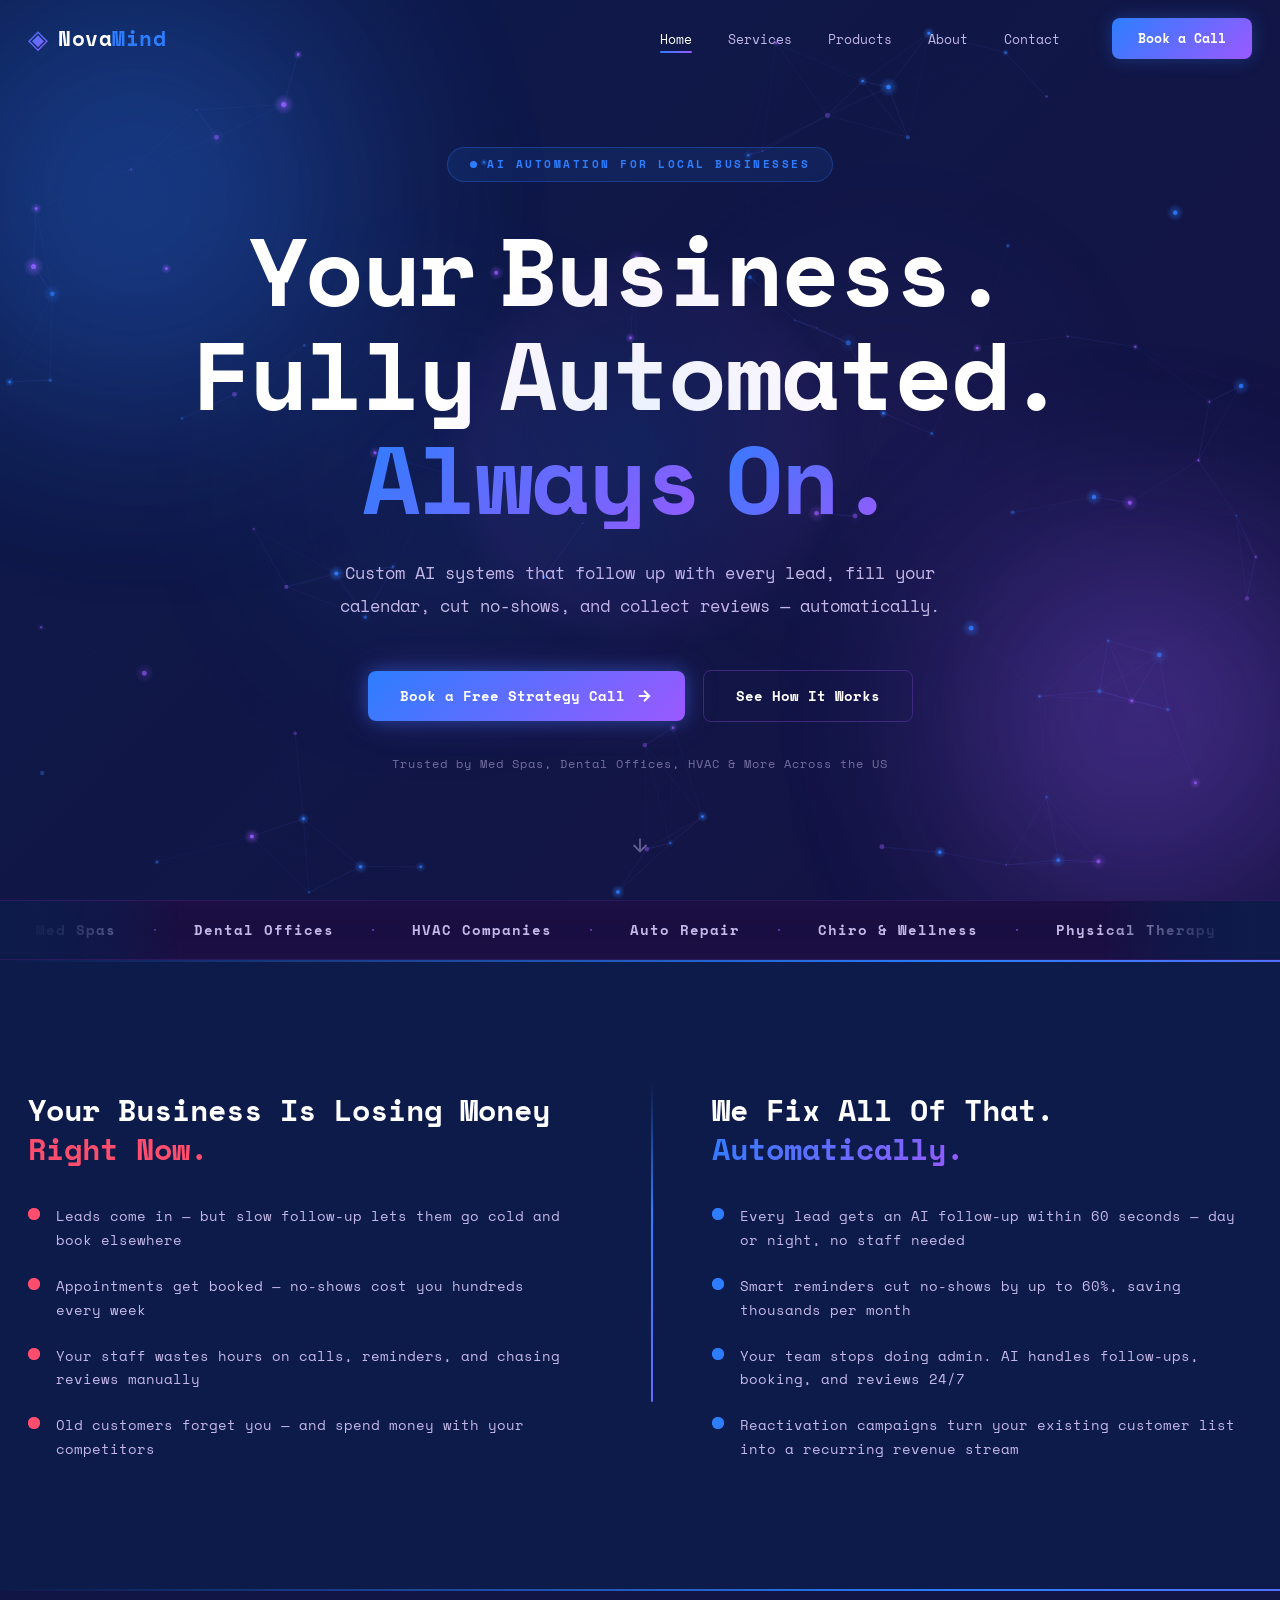
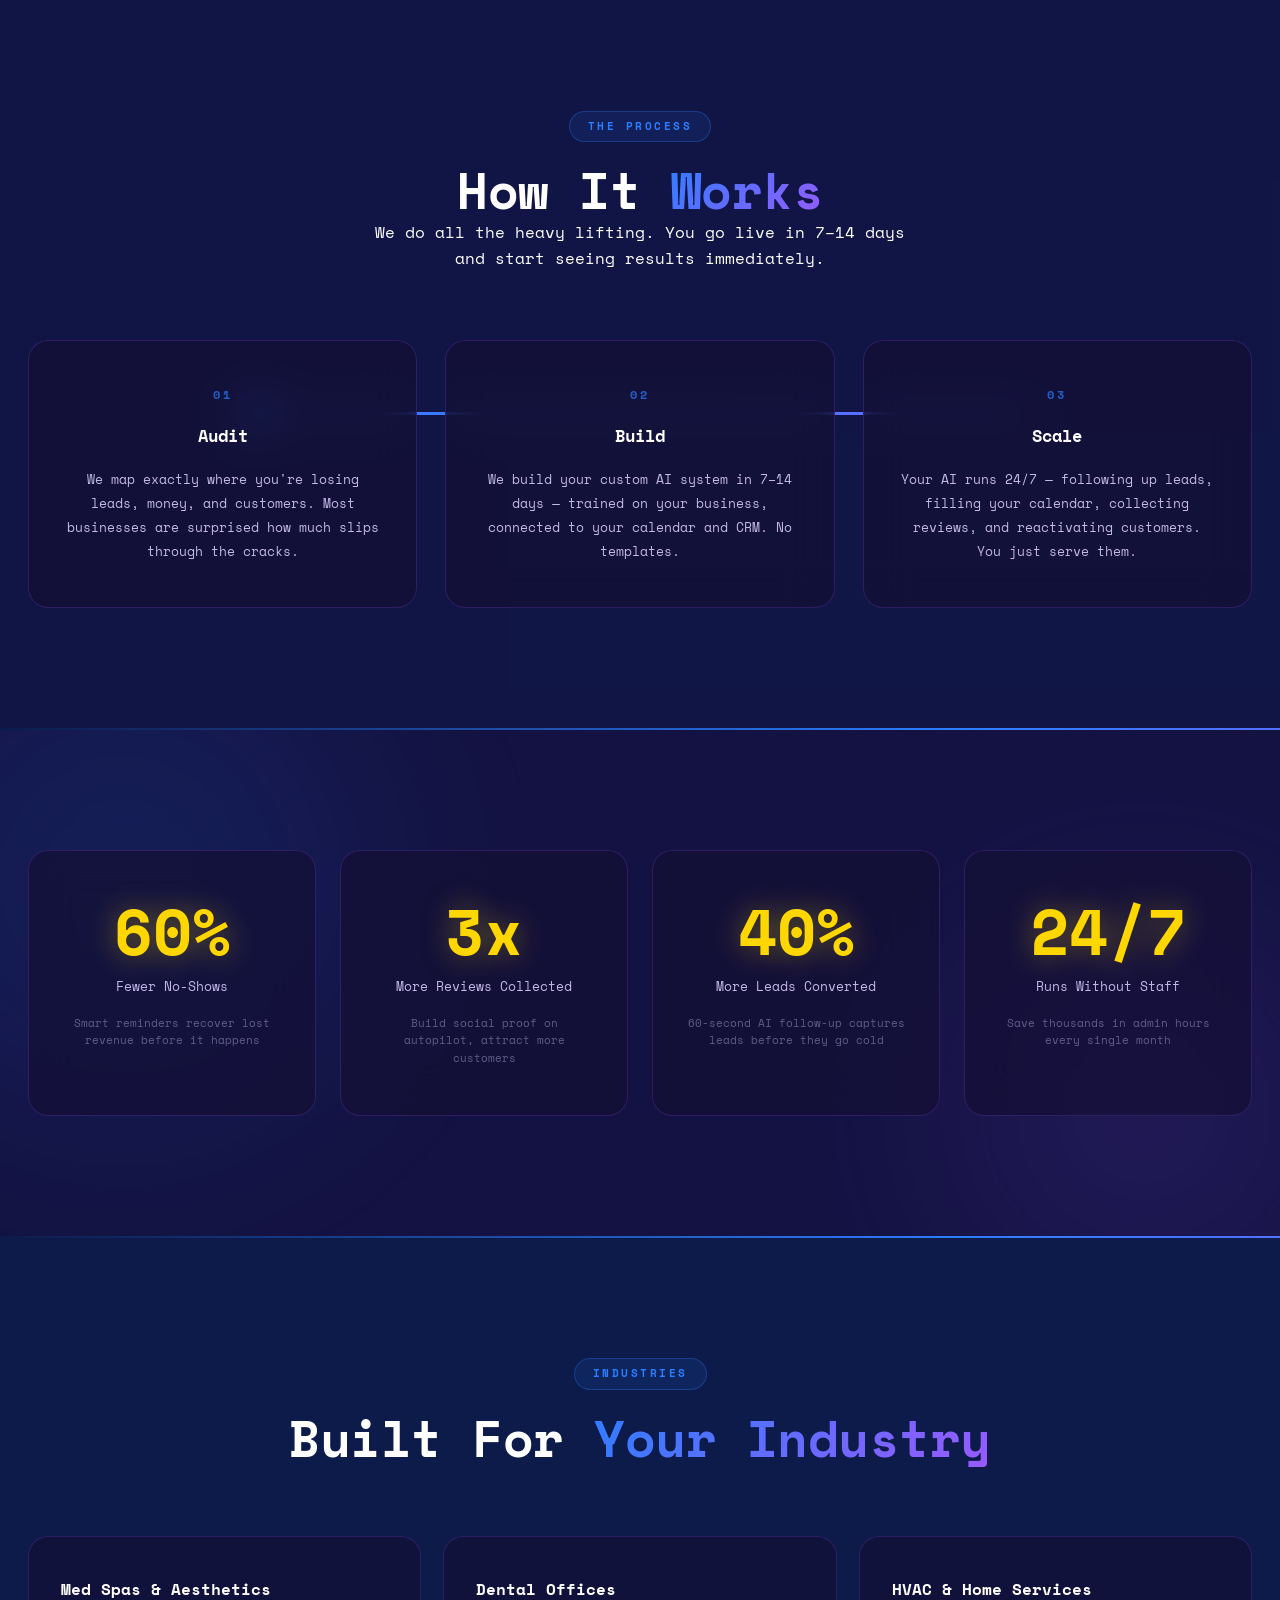
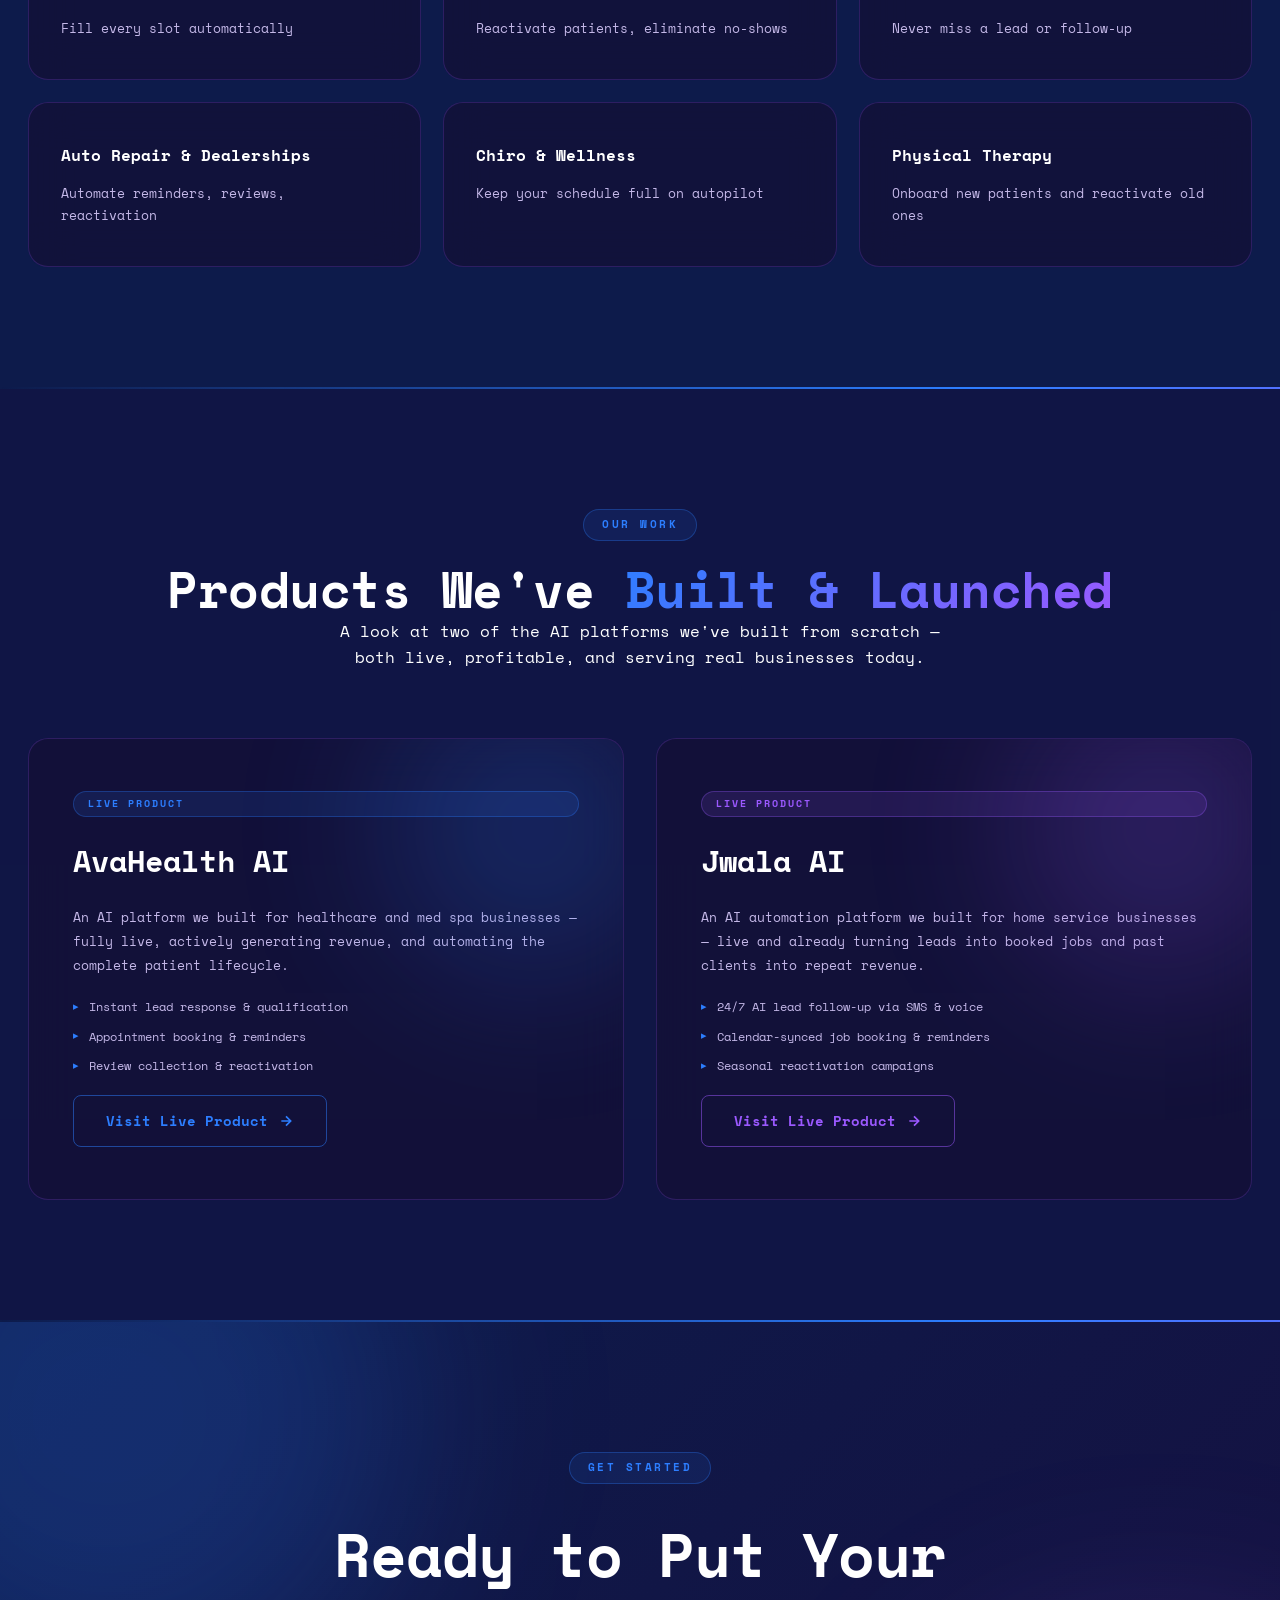
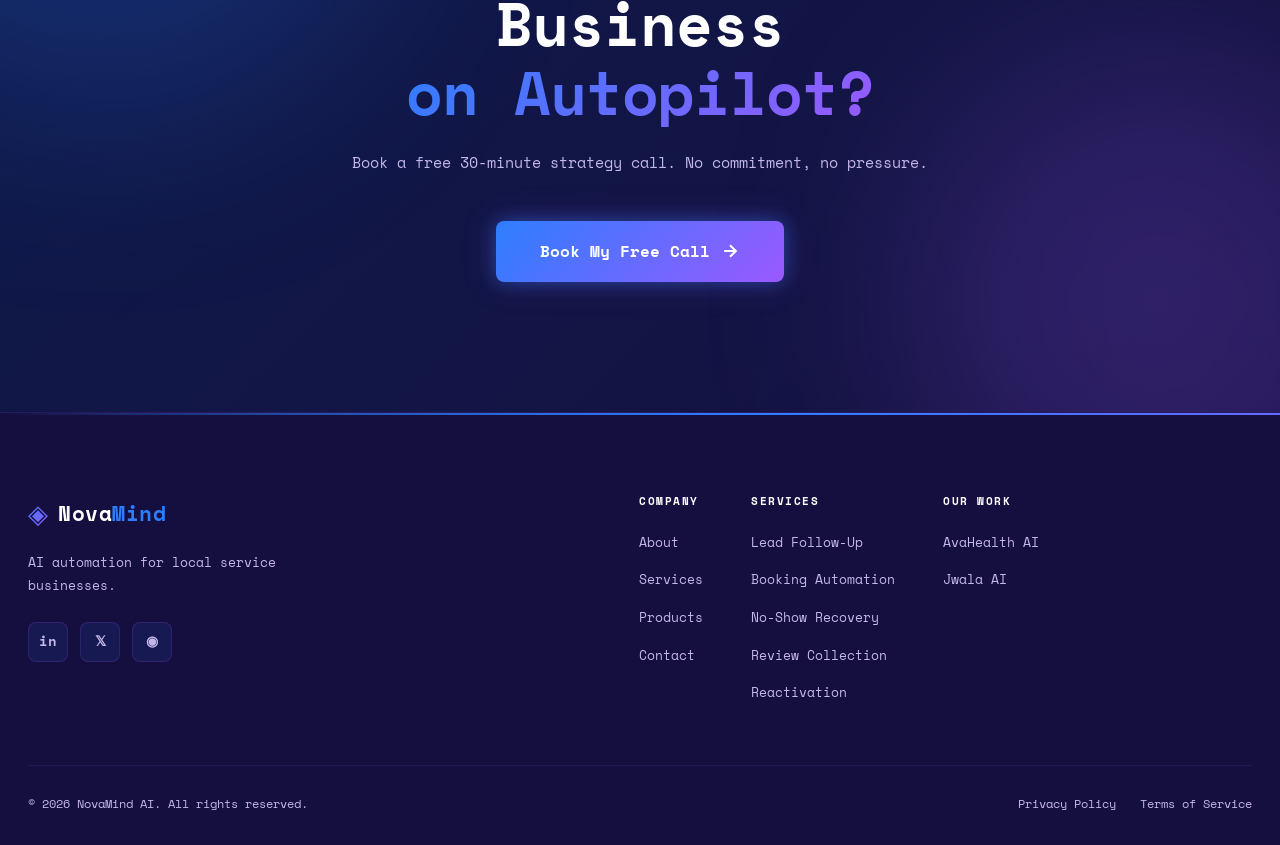
==== index.html @ 2e658fa0 "Initial commit: NovaMind AI agency website" ====
<!DOCTYPE html>
<html lang="en">
<head>
  <meta charset="UTF-8" />
  <meta name="viewport" content="width=device-width, initial-scale=1.0" />
  <title>NovaMind AI — AI Automation for Local Service Businesses</title>
  <meta name="description" content="We build custom AI systems that follow up with every lead, fill your calendar, recover no-shows, and collect reviews — without your staff lifting a finger." />
  <link rel="preconnect" href="https://fonts.googleapis.com" />
  <link rel="preconnect" href="https://fonts.gstatic.com" crossorigin />
  <link href="https://fonts.googleapis.com/css2?family=Space+Mono:ital,wght@0,400;0,700;1,400&display=swap" rel="stylesheet" />
  <link rel="stylesheet" href="styles/global.css" />
  <link rel="stylesheet" href="styles/home2.css" />
</head>
<body>

  <!-- ░░ CURSOR GLOW ░░ -->
  <div class="cursor-glow" id="cursorGlow"></div>

  <!-- ░░ PAGE TRANSITION OVERLAY ░░ -->
  <div class="page-overlay" id="pageOverlay"></div>

  <!-- ═══════════════════════════════════════════
       NAV
  ═══════════════════════════════════════════ -->
  <nav class="navbar" id="navbar">
    <div class="nav-inner">
      <a href="index.html" class="nav-logo">
        <span class="logo-mark">◈</span>
        <span class="logo-word">Nova<em>Mind</em></span>
      </a>

      <ul class="nav-links" id="navLinks">
        <li><a href="index.html"    class="nav-link active">Home</a></li>
        <li><a href="services.html" class="nav-link">Services</a></li>
        <li><a href="products.html" class="nav-link">Products</a></li>
        <li><a href="about.html"    class="nav-link">About</a></li>
        <li><a href="contact.html"  class="nav-link">Contact</a></li>
      </ul>

      <a href="contact.html" class="nav-cta">Book a Call</a>

      <button class="hamburger" id="hamburger" aria-label="Toggle menu">
        <span></span><span></span><span></span>
      </button>
    </div>
  </nav>

  <!-- ═══════════════════════════════════════════
       SECTION 1 — HERO
  ═══════════════════════════════════════════ -->
  <section class="hero" id="hero">

    <!-- Particle canvas -->
    <canvas id="heroCanvas"></canvas>

    <!-- Floating orbs -->
    <div class="orb orb-blue"   aria-hidden="true"></div>
    <div class="orb orb-purple" aria-hidden="true"></div>

    <div class="hero-center">

      <!-- Label -->
      <div class="hero-label" id="heroLabel">
        <span class="label-dot"></span>
        AI AUTOMATION FOR LOCAL BUSINESSES
      </div>

      <!-- Headline -->
      <h1 class="hero-headline" id="heroHeadline" aria-label="Your Business. Fully Automated. Always On.">
        <span class="hw" style="--i:0">Your</span><span class="hw" style="--i:1">Business.</span>
        <br/>
        <span class="hw" style="--i:2">Fully</span><span class="hw" style="--i:3">Automated.</span>
        <br/>
        <span class="hw grad-word" style="--i:4">Always</span><span class="hw grad-word" style="--i:5">On.</span>
      </h1>

      <!-- Sub -->
      <p class="hero-sub" id="heroSub">
        Custom AI systems that follow up with every lead, fill your calendar, cut no-shows, and collect reviews — automatically.
      </p>

      <!-- CTAs -->
      <div class="hero-ctas" id="heroCtas">
        <a href="contact.html" class="btn btn-primary" id="ctaPrimary">
          <span>Book a Free Strategy Call</span>
          <svg width="18" height="18" viewBox="0 0 24 24" fill="none" stroke="currentColor" stroke-width="2.5"><path d="M5 12h14M12 5l7 7-7 7"/></svg>
        </a>
        <a href="services.html" class="btn btn-ghost" id="ctaGhost">
          <span>See How It Works</span>
        </a>
      </div>

      <!-- Trust line -->
      <p class="hero-trust" id="heroTrust">
        Trusted by Med Spas, Dental Offices, HVAC &amp; More Across the US
      </p>

    </div>

    <!-- Scroll arrow -->
    <div class="scroll-arrow" aria-hidden="true">
      <svg width="22" height="22" viewBox="0 0 24 24" fill="none" stroke="currentColor" stroke-width="2"><path d="M12 5v14M5 12l7 7 7-7"/></svg>
    </div>

  </section>

  <!-- ═══════════════════════════════════════════
       SECTION 2 — TICKER
  ═══════════════════════════════════════════ -->
  <div class="ticker-band" aria-label="Industries we serve">
    <div class="ticker-fade ticker-fade-l"></div>
    <div class="ticker-fade ticker-fade-r"></div>
    <div class="ticker-track" id="tickerTrack">
      <!-- items duplicated in JS for seamless loop -->
    </div>
  </div>

  <!-- ═══════════════════════════════════════════
       SECTION 3 — PROBLEM & SOLUTION
  ═══════════════════════════════════════════ -->
  <section class="section ps-section" id="problemSolution">
    <div class="container">
      <div class="ps-grid">

        <!-- LEFT — Problem -->
        <div class="ps-col ps-problem slide-left">
          <h2 class="ps-heading problem-heading">Your Business Is Losing Money <span class="red-text">Right Now.</span></h2>
          <ul class="ps-list">
            <li><span class="ps-dot ps-dot-red"></span>Leads come in — but slow follow-up lets them go cold and book elsewhere</li>
            <li><span class="ps-dot ps-dot-red"></span>Appointments get booked — no-shows cost you hundreds every week</li>
            <li><span class="ps-dot ps-dot-red"></span>Your staff wastes hours on calls, reminders, and chasing reviews manually</li>
            <li><span class="ps-dot ps-dot-red"></span>Old customers forget you — and spend money with your competitors</li>
          </ul>
        </div>

        <!-- DIVIDER -->
        <div class="ps-divider" aria-hidden="true">
          <div class="divider-line"></div>
        </div>

        <!-- RIGHT — Solution -->
        <div class="ps-col ps-solution slide-right">
          <h2 class="ps-heading solution-heading">We Fix All Of That. <span class="gradient-text">Automatically.</span></h2>
          <ul class="ps-list">
            <li><span class="ps-dot ps-dot-blue"></span>Every lead gets an AI follow-up within 60 seconds — day or night, no staff needed</li>
            <li><span class="ps-dot ps-dot-blue"></span>Smart reminders cut no-shows by up to 60%, saving thousands per month</li>
            <li><span class="ps-dot ps-dot-blue"></span>Your team stops doing admin. AI handles follow-ups, booking, and reviews 24/7</li>
            <li><span class="ps-dot ps-dot-blue"></span>Reactivation campaigns turn your existing customer list into a recurring revenue stream</li>
          </ul>
        </div>

      </div>
    </div>
  </section>

  <!-- ═══════════════════════════════════════════
       SECTION 4 — HOW IT WORKS
  ═══════════════════════════════════════════ -->
  <section class="section hiw-section" id="howItWorks">
    <div class="container">

      <div class="section-header reveal-up">
        <span class="sec-tag">The Process</span>
        <h2 class="sec-title">How It <span class="gradient-text">Works</span></h2>
        <p class="sec-sub" style="max-width:560px;margin:0 auto;">We do all the heavy lifting. You go live in 7–14 days and start seeing results immediately.</p>
      </div>

      <!-- Steps + connector -->
      <div class="hiw-wrapper">
        <!-- animated connector line -->
        <div class="hiw-connector" aria-hidden="true">
          <div class="connector-line"></div>
          <div class="connector-dot dot-1"></div>
          <div class="connector-dot dot-2"></div>
          <div class="connector-dot dot-3"></div>
        </div>

        <div class="hiw-cards">
          <div class="hiw-card glass reveal-up" style="--d:0s">
            <div class="hiw-num">01</div>
            <h3>Audit</h3>
            <p>We map exactly where you're losing leads, money, and customers. Most businesses are surprised how much slips through the cracks.</p>
          </div>
          <div class="hiw-card glass reveal-up" style="--d:.15s">
            <div class="hiw-num">02</div>
            <h3>Build</h3>
            <p>We build your custom AI system in 7–14 days — trained on your business, connected to your calendar and CRM. No templates.</p>
          </div>
          <div class="hiw-card glass reveal-up" style="--d:.3s">
            <div class="hiw-num">03</div>
            <h3>Scale</h3>
            <p>Your AI runs 24/7 — following up leads, filling your calendar, collecting reviews, and reactivating customers. You just serve them.</p>
          </div>
        </div>
      </div>

    </div>
  </section>

  <!-- ═══════════════════════════════════════════
       SECTION 5 — STATS
  ═══════════════════════════════════════════ -->
  <section class="section stats-section" id="stats">
    <div class="stats-orb stats-orb-1" aria-hidden="true"></div>
    <div class="stats-orb stats-orb-2" aria-hidden="true"></div>
    <div class="container">
      <div class="stats-grid">

        <div class="stat-card glass reveal-up" style="--d:0s">
          <div class="stat-num gold" data-target="60" data-suffix="%">0</div>
          <div class="stat-label">Fewer No-Shows</div>
          <div class="stat-sub">Smart reminders recover lost revenue before it happens</div>
        </div>
        <div class="stat-card glass reveal-up" style="--d:.12s">
          <div class="stat-num gold" data-target="3" data-suffix="x">0</div>
          <div class="stat-label">More Reviews Collected</div>
          <div class="stat-sub">Build social proof on autopilot, attract more customers</div>
        </div>
        <div class="stat-card glass reveal-up" style="--d:.24s">
          <div class="stat-num gold" data-target="40" data-suffix="%">0</div>
          <div class="stat-label">More Leads Converted</div>
          <div class="stat-sub">60-second AI follow-up captures leads before they go cold</div>
        </div>
        <div class="stat-card glass reveal-up" style="--d:.36s">
          <div class="stat-num gold" data-suffix="">24/7</div>
          <div class="stat-label">Runs Without Staff</div>
          <div class="stat-sub">Save thousands in admin hours every single month</div>
        </div>

      </div>
    </div>
  </section>

  <!-- ═══════════════════════════════════════════
       SECTION 6 — INDUSTRIES
  ═══════════════════════════════════════════ -->
  <section class="section ind-section" id="industries">
    <div class="container">

      <div class="section-header reveal-up">
        <span class="sec-tag">Industries</span>
        <h2 class="sec-title">Built For <span class="gradient-text">Your Industry</span></h2>
      </div>

      <div class="ind-grid">
        <div class="ind-card glass reveal-up" style="--d:0s">
          <h3>Med Spas &amp; Aesthetics</h3>
          <p>Fill every slot automatically</p>
        </div>
        <div class="ind-card glass reveal-up" style="--d:.1s">
          <h3>Dental Offices</h3>
          <p>Reactivate patients, eliminate no-shows</p>
        </div>
        <div class="ind-card glass reveal-up" style="--d:.2s">
          <h3>HVAC &amp; Home Services</h3>
          <p>Never miss a lead or follow-up</p>
        </div>
        <div class="ind-card glass reveal-up" style="--d:.3s">
          <h3>Auto Repair &amp; Dealerships</h3>
          <p>Automate reminders, reviews, reactivation</p>
        </div>
        <div class="ind-card glass reveal-up" style="--d:.4s">
          <h3>Chiro &amp; Wellness</h3>
          <p>Keep your schedule full on autopilot</p>
        </div>
        <div class="ind-card glass reveal-up" style="--d:.5s">
          <h3>Physical Therapy</h3>
          <p>Onboard new patients and reactivate old ones</p>
        </div>
      </div>

    </div>
  </section>

  <!-- ═══════════════════════════════════════════
       SECTION 7 — PRODUCTS TEASER
  ═══════════════════════════════════════════ -->
  <section class="section prod-section" id="products">
    <div class="container">

      <div class="section-header reveal-up">
        <span class="sec-tag">Our Work</span>
        <h2 class="sec-title">Products We've <span class="gradient-text">Built &amp; Launched</span></h2>
        <p class="sec-sub" style="max-width:600px;margin:0 auto;">A look at two of the AI platforms we've built from scratch — both live, profitable, and serving real businesses today.</p>
      </div>

      <div class="prod-grid">

        <div class="prod-card glass reveal-up" style="--d:0s">
          <div class="prod-glow prod-glow-blue" aria-hidden="true"></div>
          <div class="prod-badge">Live Product</div>
          <h3 class="prod-name">AvaHealth AI</h3>
          <p class="prod-desc">An AI platform we built for healthcare and med spa businesses — fully live, actively generating revenue, and automating the complete patient lifecycle.</p>
          <ul class="prod-feats">
            <li>Instant lead response &amp; qualification</li>
            <li>Appointment booking &amp; reminders</li>
            <li>Review collection &amp; reactivation</li>
          </ul>
          <a href="https://avahealthai.com" target="_blank" rel="noopener" class="btn btn-outline prod-btn">
            <span>Visit Live Product</span>
            <svg width="16" height="16" viewBox="0 0 24 24" fill="none" stroke="currentColor" stroke-width="2.5"><path d="M5 12h14M12 5l7 7-7 7"/></svg>
          </a>
        </div>

        <div class="prod-card glass reveal-up" style="--d:.18s">
          <div class="prod-glow prod-glow-purple" aria-hidden="true"></div>
          <div class="prod-badge prod-badge-purple">Live Product</div>
          <h3 class="prod-name">Jwala AI</h3>
          <p class="prod-desc">An AI automation platform we built for home service businesses — live and already turning leads into booked jobs and past clients into repeat revenue.</p>
          <ul class="prod-feats">
            <li>24/7 AI lead follow-up via SMS &amp; voice</li>
            <li>Calendar-synced job booking &amp; reminders</li>
            <li>Seasonal reactivation campaigns</li>
          </ul>
          <a href="https://jwalaai.com" target="_blank" rel="noopener" class="btn btn-outline prod-btn prod-btn-purple">
            <span>Visit Live Product</span>
            <svg width="16" height="16" viewBox="0 0 24 24" fill="none" stroke="currentColor" stroke-width="2.5"><path d="M5 12h14M12 5l7 7-7 7"/></svg>
          </a>
        </div>

      </div>

    </div>
  </section>

  <!-- ═══════════════════════════════════════════
       SECTION 8 — CTA BANNER
  ═══════════════════════════════════════════ -->
  <section class="cta-banner" id="ctaBanner">
    <div class="cta-orb cta-orb-1" aria-hidden="true"></div>
    <div class="cta-orb cta-orb-2" aria-hidden="true"></div>
    <div class="cta-inner reveal-up">
      <span class="sec-tag">Get Started</span>
      <h2 class="cta-headline">Ready to Put Your Business<br/><span class="gradient-text">on Autopilot?</span></h2>
      <p class="cta-sub">Book a free 30-minute strategy call. No commitment, no pressure.</p>
      <a href="contact.html" class="btn btn-primary btn-large">
        <span>Book My Free Call</span>
        <svg width="20" height="20" viewBox="0 0 24 24" fill="none" stroke="currentColor" stroke-width="2.5"><path d="M5 12h14M12 5l7 7-7 7"/></svg>
      </a>
    </div>
  </section>

  <!-- ═══════════════════════════════════════════
       SECTION 9 — FOOTER
  ═══════════════════════════════════════════ -->
  <footer class="site-footer" id="footer">
    <div class="footer-gradient-border" aria-hidden="true"></div>
    <div class="container">
      <div class="footer-grid">

        <!-- Brand -->
        <div class="footer-brand">
          <a href="index.html" class="nav-logo">
            <span class="logo-mark">◈</span>
            <span class="logo-word">Nova<em>Mind</em></span>
          </a>
          <p class="footer-tag">AI automation for local service businesses.</p>
          <div class="footer-socials">
            <a href="#" class="social-btn" aria-label="LinkedIn">in</a>
            <a href="#" class="social-btn" aria-label="X / Twitter">𝕏</a>
            <a href="#" class="social-btn" aria-label="Instagram">◉</a>
          </div>
        </div>

        <!-- Nav -->
        <nav class="footer-nav" aria-label="Footer navigation">
          <div class="footer-col">
            <h4>Company</h4>
            <ul>
              <li><a href="about.html">About</a></li>
              <li><a href="services.html">Services</a></li>
              <li><a href="products.html">Products</a></li>
              <li><a href="contact.html">Contact</a></li>
            </ul>
          </div>
          <div class="footer-col">
            <h4>Services</h4>
            <ul>
              <li><a href="services.html">Lead Follow-Up</a></li>
              <li><a href="services.html">Booking Automation</a></li>
              <li><a href="services.html">No-Show Recovery</a></li>
              <li><a href="services.html">Review Collection</a></li>
              <li><a href="services.html">Reactivation</a></li>
            </ul>
          </div>
          <div class="footer-col">
            <h4>Our Work</h4>
            <ul>
              <li><a href="https://avahealthai.com" target="_blank" rel="noopener">AvaHealth AI</a></li>
              <li><a href="https://jwalaai.com"     target="_blank" rel="noopener">Jwala AI</a></li>
            </ul>
          </div>
        </nav>

      </div>

      <div class="footer-bottom">
        <p>© 2026 NovaMind AI. All rights reserved.</p>
        <div class="footer-legal">
          <a href="#">Privacy Policy</a>
          <a href="#">Terms of Service</a>
        </div>
      </div>
    </div>
  </footer>

  <script src="scripts/global.js"></script>
  <script src="scripts/home2.js"></script>
</body>
</html>
---- styles/global.css ----
/* ============================================================
   NOVAMIND AI — MASTER GLOBAL STYLESHEET v3
   Applied to: ALL pages (index, services, products, about, contact)
   Design language: Cosmic · Futuristic · 2035
   ============================================================ */

@import url('https://fonts.googleapis.com/css2?family=Space+Mono:ital,wght@0,400;0,700;1,400&display=swap');

/* ── DESIGN TOKENS ──────────────────────────────────────────── */
:root {
  /* Backgrounds — NO heavy black */
  --navy:       #0D1B4B;
  --violet:     #1A0B3B;
  --card:       rgba(20,16,53,.72);
  --card-deep:  rgba(12,9,32,.80);

  /* Accent palette */
  --blue:       #2D7EFF;
  --purple:     #9B59FF;
  --gold:       #FFD700;
  --white:      #FFFFFF;
  --sub:        #C4B8E8;
  --border:     rgba(74,45,138,.5);

  /* Typography — Moon Space = Space Mono */
  --mono: 'Space Mono', 'Courier New', monospace;

  /* Easing */
  --ease: cubic-bezier(.4,0,.2,1);

  /* Radius */
  --r-sm: 10px;
  --r-md: 16px;
  --r-lg: 22px;

  /* Aliases for pages.css compatibility */
  --font-mono:      var(--mono);
  --bg-primary:     var(--navy);
  --bg-secondary:   var(--violet);
  --bg-card:        var(--card);
  --accent-blue:    var(--blue);
  --accent-purple:  var(--purple);
  --text-white:     var(--white);
  --text-sub:       var(--sub);
  --border-glow:    var(--border);
  --radius:         var(--r-md);
  --radius-sm:      var(--r-sm);
  --radius-md:      var(--r-md);
  --radius-lg:      var(--r-lg);
  --transition:     .3s cubic-bezier(.4,0,.2,1);
}

/* ── RESET ──────────────────────────────────────────────────── */
*, *::before, *::after { box-sizing: border-box; margin: 0; padding: 0; }
html { scroll-behavior: smooth; overflow-x: hidden; }

body {
  font-family: var(--mono);
  background: var(--navy);
  color: var(--white);
  overflow-x: hidden;
  line-height: 1.6;
}

/* ── PAGE BACKGROUND — animated navy-violet gradient ─────────── */
body::before {
  content: '';
  position: fixed; inset: 0;
  background: linear-gradient(135deg,
    #0D1B4B 0%,
    #1A0B3B 40%,
    #0D1B4B 70%,
    #120826 100%);
  background-size: 400% 400%;
  animation: bgShift 20s ease infinite;
  z-index: -3; pointer-events: none;
}
@keyframes bgShift {
  0%,100% { background-position: 0% 50%; }
  50%      { background-position: 100% 50%; }
}

/* ── SCROLLBAR ──────────────────────────────────────────────── */
::-webkit-scrollbar             { width: 5px; }
::-webkit-scrollbar-track       { background: var(--navy); }
::-webkit-scrollbar-thumb       { background: linear-gradient(var(--blue), var(--purple)); border-radius: 3px; }
::selection                     { background: rgba(155,89,255,.3); color: #fff; }

/* ════════════════════════════════════════════════════════════
   PRELOADER
   ════════════════════════════════════════════════════════════ */
#preloader {
  position: fixed; inset: 0;
  background: linear-gradient(135deg, var(--violet), var(--navy));
  z-index: 20000;
  display: flex; flex-direction: column;
  align-items: center; justify-content: center; gap: 32px;
  transition: opacity .6s var(--ease), visibility .6s;
}
#preloader.hidden { opacity: 0; visibility: hidden; pointer-events: none; }

.preloader-logo {
  font-family: var(--mono); font-size: 28px; font-weight: 700;
  color: #fff; letter-spacing: 1px;
  opacity: 0;
  animation: preloaderFadeIn .5s var(--ease) .15s forwards;
}
.preloader-logo span {
  background: linear-gradient(135deg, var(--blue), var(--purple));
  -webkit-background-clip: text; -webkit-text-fill-color: transparent; background-clip: text;
}

.preloader-bar-wrap {
  width: 200px; height: 2px;
  background: rgba(74,45,138,.4); border-radius: 2px; overflow: hidden;
  opacity: 0;
  animation: preloaderFadeIn .4s var(--ease) .3s forwards;
}
.preloader-bar {
  height: 100%; border-radius: 2px;
  background: linear-gradient(90deg, var(--blue), var(--purple), var(--blue));
  background-size: 200% 100%;
  width: 0;
  animation: preloaderLoad 1s var(--ease) .4s forwards, barShift 1.2s linear .4s infinite;
}
@keyframes preloaderFadeIn { to { opacity: 1; } }
@keyframes preloaderLoad   { to { width: 100%; } }
@keyframes barShift { 0%{background-position:0% 0} 100%{background-position:200% 0} }

.preloader-ring {
  width: 60px; height: 60px; border-radius: 50%;
  border: 2px solid rgba(74,45,138,.3);
  border-top-color: var(--blue);
  border-right-color: var(--purple);
  animation: spinRing .9s linear infinite;
  opacity: 0;
  animation: spinRing .9s linear .2s infinite, preloaderFadeIn .4s var(--ease) .2s forwards;
}
@keyframes spinRing { to { transform: rotate(360deg); } }

/* ════════════════════════════════════════════════════════════
   CURSOR GLOW
   ════════════════════════════════════════════════════════════ */
.cursor-glow {
  position: fixed;
  width: 420px; height: 420px; border-radius: 50%;
  background: radial-gradient(circle,
    rgba(45,126,255,.11) 0%,
    rgba(155,89,255,.06) 55%,
    transparent 70%);
  pointer-events: none;
  transform: translate(-50%,-50%);
  z-index: 9999;
  will-change: left, top;
  transition: width .2s var(--ease), height .2s var(--ease);
}

/* ════════════════════════════════════════════════════════════
   BACKGROUND FLOATING ORBS
   (placed on every page via .bg-orbs + .orb-N markup)
   ════════════════════════════════════════════════════════════ */
.bg-orbs {
  position: fixed; inset: 0;
  pointer-events: none; z-index: -1; overflow: hidden;
}
.bg-orb {
  position: absolute; border-radius: 50%;
  filter: blur(90px);
  animation: orbDrift linear infinite;
}
.bg-orb-1 {
  width: 580px; height: 580px;
  background: radial-gradient(circle, rgba(45,126,255,.22), transparent);
  top: -12%; left: -12%; opacity: .95;
  animation-duration: 28s;
}
.bg-orb-2 {
  width: 480px; height: 480px;
  background: radial-gradient(circle, rgba(155,89,255,.26), transparent);
  bottom: -8%; right: -8%; opacity: .95;
  animation-duration: 34s; animation-delay: -13s;
}
.bg-orb-3 {
  width: 360px; height: 360px;
  background: radial-gradient(circle, rgba(45,126,255,.18), transparent);
  bottom: 25%; left: 20%; opacity: .7;
  animation-duration: 22s; animation-delay: -7s;
}
.bg-orb-4 {
  width: 320px; height: 320px;
  background: radial-gradient(circle, rgba(155,89,255,.18), transparent);
  top: 30%; right: 18%; opacity: .6;
  animation-duration: 40s; animation-delay: -20s;
}

/* Legacy selectors from home2.css and about.css */
.orb {
  position: absolute; border-radius: 50%;
  filter: blur(90px); animation: orbDrift linear infinite;
}

@keyframes orbDrift {
  0%   { transform: translate(0,0) scale(1); }
  25%  { transform: translate(45px,-35px) scale(1.05); }
  50%  { transform: translate(-25px,55px) scale(.95); }
  75%  { transform: translate(-55px,-20px) scale(1.02); }
  100% { transform: translate(0,0) scale(1); }
}

/* ════════════════════════════════════════════════════════════
   PAGE TRANSITION OVERLAY
   ════════════════════════════════════════════════════════════ */
.page-transition, .page-overlay {
  position: fixed; inset: 0;
  background: linear-gradient(135deg, var(--violet), var(--navy));
  z-index: 10000;
  transform: translateY(-100%);
  transition: transform .5s cubic-bezier(.76,0,.24,1);
  pointer-events: none;
}
.page-transition.active, .page-overlay.active { transform: translateY(0); }

/* ════════════════════════════════════════════════════════════
   NAVBAR — Frosted glass dark navy-violet
   ════════════════════════════════════════════════════════════ */
.navbar {
  position: fixed; top: 0; left: 0; right: 0;
  z-index: 1000; padding: 18px 0;
  transition: all .3s var(--ease);
}
.navbar.scrolled {
  background: rgba(13,27,75,.88);
  backdrop-filter: blur(24px); -webkit-backdrop-filter: blur(24px);
  border-bottom: 1px solid rgba(74,45,138,.4);
  padding: 12px 0;
}

/* Support both .nav-container and .nav-inner layout wrappers */
.nav-container, .nav-inner {
  max-width: 1280px; margin: 0 auto; padding: 0 28px;
  display: flex; align-items: center; gap: 36px;
}

/* Logo */
.nav-logo {
  text-decoration: none; display: flex; align-items: center;
  gap: 10px; margin-right: auto;
}
.logo-icon, .logo-mark {
  font-size: 26px;
  background: linear-gradient(135deg, var(--blue), var(--purple));
  -webkit-background-clip: text; -webkit-text-fill-color: transparent; background-clip: text;
  animation: logoPulse 3s ease-in-out infinite;
}
@keyframes logoPulse {
  0%,100% { filter: drop-shadow(0 0 8px rgba(45,126,255,.7)); }
  50%      { filter: drop-shadow(0 0 18px rgba(155,89,255,.9)); }
}
.logo-text, .logo-word {
  font-family: var(--mono); font-size: 21px; font-weight: 700;
  color: var(--white); letter-spacing: .5px;
}
.logo-accent, .logo-word em { color: var(--blue); font-style: normal; }

/* Nav links */
.nav-links {
  display: flex; list-style: none; gap: 4px;
}
.nav-link {
  font-family: var(--mono); font-size: 13px; color: var(--sub);
  text-decoration: none; padding: 8px 16px; border-radius: 8px;
  position: relative; transition: color .25s;
}
.nav-link::after {
  content: ''; position: absolute; bottom: 4px; left: 50%; right: 50%;
  height: 2px; border-radius: 2px;
  background: linear-gradient(90deg, var(--blue), var(--purple));
  transition: left .3s var(--ease), right .3s var(--ease);
}
.nav-link:hover, .nav-link.active { color: #fff; }
.nav-link:hover::after, .nav-link.active::after { left: 16px; right: 16px; }

/* "Book a Call" CTA — glowing with shimmer */
.nav-cta {
  font-family: var(--mono); font-size: 13px; font-weight: 700;
  text-decoration: none; padding: 10px 26px; border-radius: 8px;
  background: linear-gradient(135deg, var(--blue), var(--purple));
  color: #fff; white-space: nowrap;
  position: relative; overflow: hidden;
  transition: all .3s var(--ease);
  box-shadow: 0 0 18px rgba(45,126,255,.3);
}
.nav-cta::after {
  content: ''; position: absolute; inset: 0;
  background: linear-gradient(90deg, transparent, rgba(255,255,255,.22), transparent);
  transform: translateX(-100%); transition: transform .5s;
}
.nav-cta:hover::after { transform: translateX(100%); }
.nav-cta:hover {
  box-shadow: 0 0 36px rgba(45,126,255,.6), 0 0 70px rgba(155,89,255,.3);
  transform: translateY(-1px);
}

/* Hamburger */
.nav-hamburger, .hamburger {
  display: none; flex-direction: column; gap: 5px;
  background: none; border: none; cursor: pointer; padding: 4px;
}
.nav-hamburger span, .hamburger span {
  display: block; width: 24px; height: 2px;
  background: #fff; border-radius: 2px; transition: all .3s;
}

/* ════════════════════════════════════════════════════════════
   ANIMATED SECTION DIVIDERS
   Usage: add <div class="section-divider"></div> between sections
   ════════════════════════════════════════════════════════════ */
.section-divider {
  width: 100%; height: 2px; position: relative; overflow: hidden;
  margin: 0;
}
.section-divider::before {
  content: '';
  position: absolute; inset: 0;
  background: linear-gradient(90deg,
    transparent 0%,
    var(--blue) 25%,
    var(--purple) 50%,
    var(--blue) 75%,
    transparent 100%);
  background-size: 300% 100%;
  animation: dividerFlow 5s linear infinite;
}
@keyframes dividerFlow {
  0%   { background-position: 200% 0; }
  100% { background-position: -200% 0; }
}
.section-divider::after {
  content: '';
  position: absolute; inset: 0;
  background: inherit;
  filter: blur(8px); opacity: .6;
}

/* ════════════════════════════════════════════════════════════
   BUTTONS — glowing blue-purple with shimmer sweep
   ════════════════════════════════════════════════════════════ */
.btn {
  display: inline-flex; align-items: center; gap: 10px;
  font-family: var(--mono); font-size: 14px; font-weight: 700;
  text-decoration: none; padding: 14px 32px;
  border-radius: 8px; border: none; cursor: pointer;
  position: relative; overflow: hidden;
  transition: all .3s var(--ease);
}
/* Universal shimmer sweep */
.btn::after {
  content: ''; position: absolute; inset: 0;
  background: linear-gradient(90deg, transparent, rgba(255,255,255,.2), transparent);
  transform: translateX(-100%); transition: transform .5s;
}
.btn:hover::after { transform: translateX(100%); }

.btn-primary {
  background: linear-gradient(135deg, var(--blue), var(--purple));
  color: #fff;
}
.btn-primary:hover {
  box-shadow: 0 0 36px rgba(45,126,255,.6), 0 0 70px rgba(155,89,255,.3);
  transform: translateY(-2px);
}

.btn-ghost {
  background: transparent; color: #fff;
  border: 1.5px solid rgba(74,45,138,.8);
  animation: ghostBorder 4s linear infinite;
}
@keyframes ghostBorder {
  0%   { border-color: rgba(45,126,255,.6); }
  50%  { border-color: rgba(155,89,255,.8); }
  100% { border-color: rgba(45,126,255,.6); }
}
.btn-ghost:hover {
  background: rgba(45,126,255,.1); border-color: var(--blue);
  transform: translateY(-2px);
}

.btn-outline {
  background: transparent; color: var(--blue);
  border: 1.5px solid rgba(45,126,255,.5);
}
.btn-outline:hover {
  background: rgba(45,126,255,.1); border-color: var(--blue);
  box-shadow: 0 0 24px rgba(45,126,255,.35); transform: translateY(-2px);
}

.btn-glow {
  background: linear-gradient(135deg, var(--blue), var(--purple));
  color: #fff;
  box-shadow: 0 0 18px rgba(45,126,255,.4), 0 0 36px rgba(155,89,255,.2);
}
.btn-glow:hover {
  box-shadow: 0 0 36px rgba(45,126,255,.65), 0 0 72px rgba(155,89,255,.35);
  transform: translateY(-2px);
}

.btn-large { font-size: 16px; padding: 18px 44px; }

/* ════════════════════════════════════════════════════════════
   GLASSMORPHISM CARDS
   ════════════════════════════════════════════════════════════ */
.glass-card, .glass {
  background: var(--card);
  backdrop-filter: blur(22px); -webkit-backdrop-filter: blur(22px);
  border: 1px solid var(--border);
  border-radius: var(--r-md);
  position: relative; overflow: hidden;
  transition: transform .35s var(--ease), box-shadow .35s var(--ease), border-color .35s;
}
/* Animated gradient border cycling blue → purple */
.glass-card::before, .glass::before {
  content: '';
  position: absolute; inset: -1px; border-radius: inherit; padding: 1px;
  background: linear-gradient(135deg, var(--blue), var(--purple), var(--blue));
  background-size: 200% 200%;
  animation: borderCycle 4s linear infinite;
  -webkit-mask: linear-gradient(#fff 0 0) content-box, linear-gradient(#fff 0 0);
  -webkit-mask-composite: xor; mask-composite: exclude;
  opacity: 0; transition: opacity .3s;
}
.glass-card:hover::before, .glass:hover::before { opacity: 1; }
@keyframes borderCycle {
  0%   { background-position: 0% 50%; }
  50%  { background-position: 100% 50%; }
  100% { background-position: 0% 50%; }
}
.glass-card:hover, .glass:hover {
  transform: translateY(-8px);
  box-shadow: 0 24px 64px rgba(45,126,255,.18), 0 0 44px rgba(155,89,255,.1);
  border-color: rgba(74,45,138,.85);
}

/* ════════════════════════════════════════════════════════════
   LAYOUT UTILITIES
   ════════════════════════════════════════════════════════════ */
.container { max-width: 1280px; margin: 0 auto; padding: 0 28px; }
.section   { padding: 120px 0; position: relative; }

/* Section header */
.section-header { text-align: center; margin-bottom: 68px; }

.section-tag, .sec-tag, .page-hero-tag {
  display: inline-block;
  font-family: var(--mono); font-size: 11px; font-weight: 700;
  letter-spacing: 2.5px; text-transform: uppercase;
  color: var(--blue); background: rgba(45,126,255,.1);
  border: 1px solid rgba(45,126,255,.3);
  padding: 6px 18px; border-radius: 100px; margin-bottom: 18px;
}

.section-title, .sec-title {
  font-family: var(--mono); font-size: clamp(30px,4vw,50px);
  font-weight: 700; line-height: 1.2; color: #fff; letter-spacing: -.5px;
}

.gradient-text {
  background: linear-gradient(135deg, var(--blue), var(--purple));
  -webkit-background-clip: text; -webkit-text-fill-color: transparent; background-clip: text;
}

.section-subtitle {
  font-family: var(--mono); font-size: 15px; color: var(--sub);
  max-width: 600px; margin: 0 auto; line-height: 1.85;
}

/* ════════════════════════════════════════════════════════════
   SCROLL ANIMATIONS — triggered by IntersectionObserver in JS
   ════════════════════════════════════════════════════════════ */
.reveal-up {
  opacity: 0; transform: translateY(44px);
  transition: opacity .7s var(--ease), transform .7s var(--ease);
  transition-delay: var(--d, 0s);
}
.reveal-up.visible { opacity: 1; transform: translateY(0); }

.slide-left  { opacity: 0; transform: translateX(-48px); transition: opacity .8s var(--ease), transform .8s var(--ease); }
.slide-right { opacity: 0; transform: translateX(48px);  transition: opacity .8s var(--ease), transform .8s var(--ease); }
.slide-left.visible, .slide-right.visible { opacity: 1; transform: translateX(0); }

.reveal-scale {
  opacity: 0; transform: scale(.9);
  transition: opacity .7s var(--ease), transform .7s var(--ease);
  transition-delay: var(--d, 0s);
}
.reveal-scale.visible { opacity: 1; transform: scale(1); }

/* Delay helpers */
.delay-1, .d1 { transition-delay: .1s !important; }
.delay-2, .d2 { transition-delay: .2s !important; }
.delay-3, .d3 { transition-delay: .3s !important; }
.delay-4, .d4 { transition-delay: .44s !important; }
.delay-5      { transition-delay: .55s !important; }
.delay-6      { transition-delay: .66s !important; }

/* ════════════════════════════════════════════════════════════
   PAGE HERO (shared across inner pages)
   ════════════════════════════════════════════════════════════ */
.page-hero {
  padding: 160px 0 100px; text-align: center;
  position: relative; overflow: hidden;
}
.page-hero-bg {
  position: absolute; inset: 0;
  background: radial-gradient(ellipse at 50% 50%, rgba(155,89,255,.1) 0%, transparent 70%);
  pointer-events: none;
}
.page-hero-title {
  font-family: var(--mono); font-size: clamp(36px,6vw,72px);
  font-weight: 700; line-height: 1.15; margin-bottom: 24px; letter-spacing: -1px;
}
.page-hero-sub {
  font-family: var(--mono); font-size: 16px; color: var(--sub);
  max-width: 620px; margin: 0 auto; line-height: 1.9;
}

/* ════════════════════════════════════════════════════════════
   PULSING DOT
   ════════════════════════════════════════════════════════════ */
.pulse-dot {
  width: 12px; height: 12px; border-radius: 50%; background: var(--blue);
  position: relative;
}
.pulse-dot::before, .pulse-dot::after {
  content: ''; position: absolute; inset: 0;
  border-radius: 50%; background: var(--blue);
  animation: pdPulse 2s ease-out infinite;
}
.pulse-dot::after { animation-delay: 1s; }
@keyframes pdPulse { 0%{transform:scale(1);opacity:.8} 100%{transform:scale(3);opacity:0} }

/* ════════════════════════════════════════════════════════════
   TICKER
   ════════════════════════════════════════════════════════════ */
.ticker-wrapper, .ticker-band {
  overflow: hidden; position: relative;
  background: rgba(26,11,59,.85);
  border-top: 1px solid rgba(74,45,138,.4);
  border-bottom: 1px solid rgba(74,45,138,.4);
  padding: 18px 0;
}
.ticker-wrapper::before, .ticker-band::before,
.ticker-fade.ticker-fade-l {
  content: ''; position: absolute; top: 0; bottom: 0; left: 0;
  width: 180px;
  background: linear-gradient(90deg, var(--navy), transparent);
  z-index: 2; pointer-events: none;
}
.ticker-wrapper::after, .ticker-band::after,
.ticker-fade.ticker-fade-r {
  content: ''; position: absolute; top: 0; bottom: 0; right: 0;
  width: 180px;
  background: linear-gradient(-90deg, var(--navy), transparent);
  z-index: 2; pointer-events: none;
}
.ticker-track {
  display: flex; width: max-content;
  animation: tickerScroll 30s linear infinite;
}
@keyframes tickerScroll { 0%{transform:translateX(0)} 100%{transform:translateX(-50%)} }
.ticker-item {
  font-family: var(--mono); font-size: 14px; font-weight: 700;
  color: var(--sub); padding: 0 36px; white-space: nowrap; letter-spacing: 1px;
}
.ticker-sep { font-size: 10px; color: var(--purple); opacity: .6; align-self: center; }

/* ════════════════════════════════════════════════════════════
   FOOTER — shared
   ════════════════════════════════════════════════════════════ */
.footer, .site-footer {
  background: rgba(26,11,59,.7);
  padding: 80px 0 32px;
  border-top: 1px solid rgba(74,45,138,.4);
  position: relative;
}

/* Animated top border glow */
.footer::before, .site-footer::before, .footer-gradient-border {
  content: '';
  position: absolute; top: 0; left: 0; right: 0; height: 2px;
  background: linear-gradient(90deg, transparent, var(--blue) 30%, var(--purple) 70%, transparent);
  background-size: 300% 100%;
  animation: dividerFlow 6s linear infinite;
}
/* .footer-gradient-border is a div on index.html — hide pseudo on that */
.footer-gradient-border + * { position: relative; }

.footer-grid {
  display: grid; grid-template-columns: 2fr 1fr 1fr 1fr;
  gap: 60px; margin-bottom: 60px;
}
.footer-tagline, .footer-tag {
  font-family: var(--mono); font-size: 13px; color: var(--sub);
  line-height: 1.8; margin-top: 16px; max-width: 260px;
}
.footer-social, .footer-socials { display: flex; gap: 12px; margin-top: 24px; }
.social-link, .social-btn {
  width: 40px; height: 40px; border-radius: 8px;
  background: rgba(45,126,255,.1); border: 1px solid rgba(74,45,138,.5);
  color: var(--sub); text-decoration: none;
  display: flex; align-items: center; justify-content: center;
  font-family: var(--mono); font-size: 14px; font-weight: 700;
  transition: all .3s;
}
.social-link:hover, .social-btn:hover {
  background: rgba(45,126,255,.2); border-color: var(--blue);
  color: #fff; transform: translateY(-2px);
  box-shadow: 0 0 20px rgba(45,126,255,.35);
}

/* Footer columns: support both markup patterns */
.footer-links-col h4, .footer-col h4 {
  font-family: var(--mono); font-size: 11px; font-weight: 700;
  letter-spacing: 1.5px; text-transform: uppercase; color: #fff; margin-bottom: 18px;
}
.footer-links-col ul, .footer-col ul {
  list-style: none; display: flex; flex-direction: column; gap: 12px;
}
.footer-links-col a, .footer-col a {
  font-family: var(--mono); font-size: 13px; color: var(--sub);
  text-decoration: none; transition: all .25s; display: inline-block;
}
.footer-links-col a:hover, .footer-col a:hover {
  color: var(--blue); transform: translateX(4px);
}

.footer-divider {
  height: 2px;
  background: linear-gradient(90deg, transparent, rgba(74,45,138,.5), transparent);
  margin-bottom: 32px;
  position: relative; overflow: hidden;
}
.footer-divider::after {
  content: '';
  position: absolute; inset: 0;
  background: linear-gradient(90deg, transparent, var(--blue) 30%, var(--purple) 70%, transparent);
  background-size: 200% 100%;
  animation: dividerFlow 5s linear infinite; opacity: .5;
}

.footer-bottom {
  display: flex; align-items: center; justify-content: space-between;
  font-family: var(--mono); font-size: 12px; color: rgba(196,184,232,.38);
}
.footer-legal { display: flex; gap: 24px; }
.footer-legal a { color: rgba(196,184,232,.38); text-decoration: none; transition: color .25s; }
.footer-legal a:hover { color: var(--blue); }

/* ════════════════════════════════════════════════════════════
   GOLD ACCENT
   ════════════════════════════════════════════════════════════ */
.gold, .text-gold {
  color: var(--gold);
  text-shadow: 0 0 24px rgba(255,215,0,.35);
}

/* ════════════════════════════════════════════════════════════
   FAQ ACCORDION
   ════════════════════════════════════════════════════════════ */
.faq-list { display: flex; flex-direction: column; gap: 16px; max-width: 860px; margin: 0 auto; }
.faq-item {
  background: var(--card);
  backdrop-filter: blur(18px); -webkit-backdrop-filter: blur(18px);
  border: 1px solid var(--border);
  border-radius: var(--r-md); overflow: hidden;
  transition: border-color .3s;
}
.faq-item.open { border-color: rgba(45,126,255,.5); }
.faq-question {
  display: flex; justify-content: space-between; align-items: center;
  padding: 22px 28px; cursor: pointer;
  font-family: var(--mono); font-size: 15px; font-weight: 700; color: #fff;
  user-select: none; transition: color .3s;
}
.faq-question:hover { color: var(--blue); }
.faq-icon { font-size: 22px; color: var(--blue); transition: transform .3s; flex-shrink: 0; }
.faq-item.open .faq-icon { transform: rotate(45deg); }
.faq-answer { max-height: 0; overflow: hidden; transition: max-height .4s var(--ease); }
.faq-item.open .faq-answer { max-height: 400px; }
.faq-answer-inner {
  padding: 0 28px 24px;
  font-family: var(--mono); font-size: 13.5px; color: var(--sub); line-height: 1.9;
}

/* ════════════════════════════════════════════════════════════
   RESPONSIVE
   ════════════════════════════════════════════════════════════ */
@media (max-width: 1024px) {
  .footer-grid { grid-template-columns: 1fr 1fr; gap: 40px; }
}

@media (max-width: 768px) {
  /* Hamburger mobile nav */
  .nav-links { display: none; flex-direction: column; }
  .nav-links.open {
    display: flex; position: fixed; top: 68px; left: 0; right: 0;
    background: rgba(13,27,75,.97);
    backdrop-filter: blur(30px); -webkit-backdrop-filter: blur(30px);
    padding: 24px 28px;
    border-bottom: 1px solid rgba(74,45,138,.4);
    z-index: 999;
  }
  .nav-hamburger, .hamburger { display: flex; }
  .nav-cta { display: none; }

  .footer-grid { grid-template-columns: 1fr; gap: 32px; }
  .footer-bottom { flex-direction: column; gap: 16px; text-align: center; }
  .section { padding: 80px 0; }
  .container { padding: 0 20px; }
}
---- styles/home2.css ----
/* ============================================================
   HOME PAGE v2 — Complete Section Styles
   ============================================================ */

/* ── GLOBAL RESETS SPECIFIC TO THIS PAGE ──────────────────── */
*, *::before, *::after { box-sizing: border-box; margin: 0; padding: 0; }

html { scroll-behavior: smooth; overflow-x: hidden; }

body {
  font-family: 'Space Mono', 'Courier New', monospace;
  background: #0D1B4B;
  color: #fff;
  overflow-x: hidden;
}

/* Animated shifting body background */
body::before {
  content: '';
  position: fixed;
  inset: 0;
  background: linear-gradient(135deg, #0D1B4B 0%, #1A0B3B 45%, #0D1B4B 75%, #130926 100%);
  background-size: 400% 400%;
  animation: bodyGrad 20s ease infinite;
  z-index: -3;
  pointer-events: none;
}
@keyframes bodyGrad {
  0%,100% { background-position: 0% 50%; }
  50%      { background-position: 100% 50%; }
}

/* ── DESIGN TOKENS ────────────────────────────────────────── */
:root {
  --navy:   #0D1B4B;
  --violet: #1A0B3B;
  --blue:   #2D7EFF;
  --purple: #9B59FF;
  --gold:   #FFD700;
  --white:  #FFFFFF;
  --sub:    #C4B8E8;
  --card:   rgba(20,16,53,0.72);
  --border: rgba(74,45,138,0.5);
  --mono:   'Space Mono', monospace;
  --ease:   cubic-bezier(.4,0,.2,1);
}

/* ── SCROLLBAR ────────────────────────────────────────────── */
::-webkit-scrollbar            { width: 5px; }
::-webkit-scrollbar-track      { background: var(--navy); }
::-webkit-scrollbar-thumb      { background: linear-gradient(var(--blue),var(--purple)); border-radius: 3px; }
::selection                    { background: rgba(155,89,255,.3); color: #fff; }

/* ── CURSOR GLOW ──────────────────────────────────────────── */
.cursor-glow {
  position: fixed;
  width: 420px; height: 420px;
  border-radius: 50%;
  background: radial-gradient(circle, rgba(45,126,255,.11) 0%, rgba(155,89,255,.06) 55%, transparent 70%);
  pointer-events: none;
  transform: translate(-50%,-50%);
  z-index: 9998;
  will-change: left, top;
  transition: width .2s var(--ease), height .2s var(--ease);
}

/* ── PAGE TRANSITION ──────────────────────────────────────── */
.page-overlay {
  position: fixed; inset: 0;
  background: linear-gradient(135deg, var(--violet), var(--navy));
  z-index: 10000;
  transform: translateY(-100%);
  transition: transform .5s cubic-bezier(.76,0,.24,1);
  pointer-events: none;
}
.page-overlay.active { transform: translateY(0); }

/* ── NAVBAR ───────────────────────────────────────────────── */
.navbar {
  position: fixed; top: 0; left: 0; right: 0;
  z-index: 1000;
  padding: 18px 0;
  transition: all .3s var(--ease);
}
.navbar.scrolled {
  background: rgba(13,27,75,.88);
  backdrop-filter: blur(24px);
  -webkit-backdrop-filter: blur(24px);
  border-bottom: 1px solid rgba(74,45,138,.4);
  padding: 12px 0;
}
.nav-inner {
  max-width: 1280px; margin: 0 auto; padding: 0 28px;
  display: flex; align-items: center; gap: 36px;
}
.nav-logo {
  text-decoration: none; display: flex; align-items: center; gap: 10px;
  margin-right: auto;
}
.logo-mark {
  font-size: 26px;
  background: linear-gradient(135deg,var(--blue),var(--purple));
  -webkit-background-clip: text; -webkit-text-fill-color: transparent; background-clip: text;
  animation: logoPulse 3s ease-in-out infinite;
}
@keyframes logoPulse {
  0%,100% { filter: drop-shadow(0 0 8px rgba(45,126,255,.7)); }
  50%      { filter: drop-shadow(0 0 18px rgba(155,89,255,.9)); }
}
.logo-word {
  font-family: var(--mono); font-size: 21px; font-weight: 700;
  color: var(--white); letter-spacing: .5px;
}
.logo-word em { font-style: normal; color: var(--blue); }

.nav-links { display: flex; list-style: none; gap: 4px; }
.nav-link {
  font-family: var(--mono); font-size: 13px; color: var(--sub);
  text-decoration: none; padding: 8px 16px; border-radius: 8px;
  position: relative; transition: color .25s;
}
.nav-link::after {
  content: ''; position: absolute; bottom: 4px; left: 50%; right: 50%;
  height: 2px; border-radius: 2px;
  background: linear-gradient(90deg,var(--blue),var(--purple));
  transition: left .3s var(--ease), right .3s var(--ease);
}
.nav-link:hover, .nav-link.active { color: #fff; }
.nav-link:hover::after, .nav-link.active::after { left: 16px; right: 16px; }

.nav-cta {
  font-family: var(--mono); font-size: 13px; font-weight: 700;
  text-decoration: none; padding: 10px 26px; border-radius: 8px;
  background: linear-gradient(135deg, var(--blue), var(--purple));
  color: #fff; white-space: nowrap;
  position: relative; overflow: hidden; transition: all .3s;
}
.nav-cta::after {
  content: '';
  position: absolute; inset: 0;
  background: linear-gradient(90deg,transparent 0%,rgba(255,255,255,.18) 50%,transparent 100%);
  transform: translateX(-100%); transition: transform .5s;
}
.nav-cta:hover::after { transform: translateX(100%); }
.nav-cta:hover {
  box-shadow: 0 0 30px rgba(45,126,255,.5), 0 0 60px rgba(155,89,255,.25);
  transform: translateY(-1px);
}

.hamburger {
  display: none; flex-direction: column; gap: 5px;
  background: none; border: none; cursor: pointer; padding: 4px;
}
.hamburger span {
  display: block; width: 24px; height: 2px;
  background: #fff; border-radius: 2px; transition: all .3s;
}

/* ── BUTTONS ──────────────────────────────────────────────── */
.btn {
  display: inline-flex; align-items: center; gap: 10px;
  font-family: var(--mono); font-weight: 700; font-size: 14px;
  text-decoration: none; padding: 14px 32px;
  border-radius: 8px; border: none; cursor: pointer;
  position: relative; overflow: hidden;
  transition: all .3s var(--ease);
}
.btn::after {
  content: '';
  position: absolute; inset: 0;
  background: linear-gradient(90deg,transparent 0%,rgba(255,255,255,.18) 50%,transparent 100%);
  transform: translateX(-100%); transition: transform .5s;
}
.btn:hover::after { transform: translateX(100%); }

.btn-primary {
  background: linear-gradient(135deg,var(--blue),var(--purple));
  color: #fff;
}
.btn-primary:hover {
  box-shadow: 0 0 36px rgba(45,126,255,.55), 0 0 70px rgba(155,89,255,.3);
  transform: translateY(-2px);
}

.btn-ghost {
  background: transparent; color: #fff;
  border: 1.5px solid rgba(74,45,138,.8);
  animation: ghostBorder 4s linear infinite;
}
@keyframes ghostBorder {
  0%   { border-color: rgba(45,126,255,.6); }
  50%  { border-color: rgba(155,89,255,.8); }
  100% { border-color: rgba(45,126,255,.6); }
}
.btn-ghost:hover {
  background: rgba(45,126,255,.1);
  border-color: var(--blue);
  transform: translateY(-2px);
}

.btn-outline {
  background: transparent; color: var(--blue);
  border: 1.5px solid rgba(45,126,255,.5);
}
.btn-outline:hover {
  background: rgba(45,126,255,.1);
  border-color: var(--blue);
  box-shadow: 0 0 24px rgba(45,126,255,.3);
  transform: translateY(-2px);
}

.btn-large { font-size: 16px; padding: 18px 44px; }

/* ── GLASS CARD ───────────────────────────────────────────── */
.glass {
  background: var(--card);
  backdrop-filter: blur(22px); -webkit-backdrop-filter: blur(22px);
  border: 1px solid var(--border);
  border-radius: 20px;
  position: relative; overflow: hidden;
  transition: transform .35s var(--ease), box-shadow .35s var(--ease), border-color .35s;
}
/* animated gradient border on hover */
.glass::before {
  content: '';
  position: absolute; inset: -1px; border-radius: inherit;
  padding: 1px;
  background: linear-gradient(135deg,var(--blue),var(--purple),var(--blue));
  background-size: 200% 200%;
  animation: borderCycle 4s linear infinite;
  -webkit-mask: linear-gradient(#fff 0 0) content-box, linear-gradient(#fff 0 0);
  -webkit-mask-composite: xor; mask-composite: exclude;
  opacity: 0; transition: opacity .3s;
}
.glass:hover::before { opacity: 1; }
@keyframes borderCycle {
  0%   { background-position: 0% 50%; }
  50%  { background-position: 100% 50%; }
  100% { background-position: 0% 50%; }
}
.glass:hover {
  transform: translateY(-8px);
  box-shadow: 0 24px 64px rgba(45,126,255,.2), 0 0 44px rgba(155,89,255,.12);
  border-color: rgba(74,45,138,.9);
}

/* ── LAYOUT ───────────────────────────────────────────────── */
.container { max-width: 1280px; margin: 0 auto; padding: 0 28px; }
.section   { padding: 120px 0; position: relative; }

/* Section labels + titles */
.section-header { text-align: center; margin-bottom: 68px; }
.sec-tag {
  display: inline-block; font-family: var(--mono); font-size: 11px;
  font-weight: 700; letter-spacing: 2.5px; text-transform: uppercase;
  color: var(--blue); background: rgba(45,126,255,.1);
  border: 1px solid rgba(45,126,255,.3);
  padding: 6px 18px; border-radius: 100px; margin-bottom: 18px;
}
.sec-title {
  font-family: var(--mono); font-size: clamp(30px,4vw,50px);
  font-weight: 700; line-height: 1.2;
  color: #fff; letter-spacing: -.5px;
}
.gradient-text {
  background: linear-gradient(135deg,var(--blue),var(--purple));
  -webkit-background-clip: text; -webkit-text-fill-color: transparent; background-clip: text;
}

/* ── SCROLL REVEAL ────────────────────────────────────────── */
.reveal-up {
  opacity: 0; transform: translateY(44px);
  transition: opacity .7s var(--ease), transform .7s var(--ease);
  transition-delay: var(--d, 0s);
}
.reveal-up.visible { opacity: 1; transform: translateY(0); }

.slide-left  { opacity: 0; transform: translateX(-48px); transition: opacity .8s var(--ease), transform .8s var(--ease); }
.slide-right { opacity: 0; transform: translateX(48px);  transition: opacity .8s var(--ease), transform .8s var(--ease); }
.slide-left.visible, .slide-right.visible { opacity: 1; transform: translateX(0); }

/* ══════════════════════════════════════════════════════════
   SECTION 1 — HERO
══════════════════════════════════════════════════════════ */
.hero {
  position: relative; min-height: 100vh;
  display: flex; align-items: center; justify-content: center;
  overflow: hidden; padding: 120px 28px 100px;
}

#heroCanvas {
  position: absolute; inset: 0;
  width: 100%; height: 100%;
  z-index: 0; pointer-events: none;
}

/* Floating orbs */
.orb {
  position: absolute; border-radius: 50%;
  filter: blur(90px); pointer-events: none;
  animation: orbDrift linear infinite;
}
.orb-blue {
  width: 580px; height: 580px;
  background: radial-gradient(circle,rgba(45,126,255,.28),transparent 70%);
  top: -10%; left: -12%; animation-duration: 28s;
}
.orb-purple {
  width: 480px; height: 480px;
  background: radial-gradient(circle,rgba(155,89,255,.28),transparent 70%);
  bottom: -5%; right: -8%; animation-duration: 34s; animation-delay: -14s;
}
@keyframes orbDrift {
  0%   { transform: translate(0,0) scale(1); }
  25%  { transform: translate(50px,-40px) scale(1.05); }
  50%  { transform: translate(-30px,60px) scale(.95); }
  75%  { transform: translate(-60px,-25px) scale(1.03); }
  100% { transform: translate(0,0) scale(1); }
}

.hero-center {
  position: relative; z-index: 2;
  text-align: center; max-width: 920px;
}

/* Label */
.hero-label {
  display: inline-flex; align-items: center; gap: 10px;
  font-family: var(--mono); font-size: 11px; font-weight: 700;
  letter-spacing: 2.5px; text-transform: uppercase;
  color: var(--blue);
  background: rgba(45,126,255,.1);
  border: 1px solid rgba(45,126,255,.3);
  padding: 8px 22px; border-radius: 100px;
  margin-bottom: 36px;
  opacity: 0; transform: translateY(16px);
  animation: fadeUp .7s .15s var(--ease) forwards;
}
.label-dot {
  width: 7px; height: 7px; border-radius: 50%; background: var(--blue);
  animation: dotPulse 2s ease-in-out infinite;
}
@keyframes dotPulse { 0%,100%{opacity:1;transform:scale(1)} 50%{opacity:.4;transform:scale(.7)} }
@keyframes fadeUp   { to { opacity:1; transform:translateY(0); } }

/* Headline — word by word */
.hero-headline {
  font-family: var(--mono); font-weight: 700;
  font-size: clamp(46px, 7.5vw, 96px);
  line-height: 1.08; letter-spacing: -2.5px;
  margin-bottom: 28px; color: #fff;
}
.hw {
  display: inline-block;
  opacity: 0; transform: translateY(28px);
  animation: fadeUp .65s var(--ease) forwards;
  animation-delay: calc(.55s + var(--i) * .13s);
  margin-right: .25em;
}
.grad-word {
  background: linear-gradient(135deg,var(--blue),var(--purple));
  -webkit-background-clip: text; -webkit-text-fill-color: transparent; background-clip: text;
}

/* Sub */
.hero-sub {
  font-family: var(--mono); font-size: clamp(14px,1.5vw,17px);
  color: var(--sub); line-height: 1.9;
  max-width: 680px; margin: 0 auto 48px;
  opacity: 0; transform: translateY(20px);
  animation: fadeUp .7s 1.4s var(--ease) forwards;
}

/* CTAs */
.hero-ctas {
  display: flex; align-items: center; justify-content: center;
  gap: 18px; flex-wrap: wrap; margin-bottom: 32px;
  opacity: 0; animation: fadeUp .65s 1.7s var(--ease) forwards;
}

/* Trust */
.hero-trust {
  font-family: var(--mono); font-size: 12px; letter-spacing: 1px;
  color: rgba(196,184,232,.55);
  opacity: 0; animation: fadeUp .6s 2.05s var(--ease) forwards;
}

/* Scroll arrow */
.scroll-arrow {
  position: absolute; bottom: 36px; left: 50%; transform: translateX(-50%);
  color: rgba(196,184,232,.45); z-index: 2;
  animation: arrowBounce 2.2s ease-in-out infinite;
}
@keyframes arrowBounce {
  0%,100% { transform: translateX(-50%) translateY(0); opacity:.45; }
  50%      { transform: translateX(-50%) translateY(8px); opacity:.9; }
}

/* ══════════════════════════════════════════════════════════
   SECTION 2 — TICKER
══════════════════════════════════════════════════════════ */
.ticker-band {
  position: relative; overflow: hidden;
  background: rgba(26,11,59,.85);
  border-top: 1px solid rgba(74,45,138,.4);
  border-bottom: 1px solid rgba(74,45,138,.4);
  padding: 18px 0;
  box-shadow: 0 0 60px rgba(155,89,255,.08) inset;
}

.ticker-fade {
  position: absolute; top: 0; bottom: 0; width: 180px;
  z-index: 2; pointer-events: none;
}
.ticker-fade-l { left:0;  background: linear-gradient(90deg,#0D1B4B,transparent); }
.ticker-fade-r { right:0; background: linear-gradient(-90deg,#0D1B4B,transparent); }

.ticker-track {
  display: flex; width: max-content;
  animation: tickerScroll 32s linear infinite;
}
@keyframes tickerScroll {
  0%   { transform: translateX(0); }
  100% { transform: translateX(-50%); }
}
.ticker-item {
  font-family: var(--mono); font-size: 14px; font-weight: 700;
  color: var(--sub); padding: 0 36px; white-space: nowrap;
  letter-spacing: 1px; transition: color .3s;
}
.ticker-sep {
  font-size: 10px; color: var(--purple); opacity: .6;
  align-self: center;
}

/* ══════════════════════════════════════════════════════════
   SECTION 3 — PROBLEM & SOLUTION
══════════════════════════════════════════════════════════ */
.ps-section { overflow: hidden; }

.ps-grid {
  display: grid;
  grid-template-columns: 1fr 48px 1fr;
  gap: 0 0;
  align-items: start;
}

.ps-col { padding: 8px 48px 8px 0; }
.ps-solution { padding: 8px 0 8px 48px; }

.ps-heading {
  font-family: var(--mono); font-size: clamp(22px,2.5vw,30px);
  font-weight: 700; line-height: 1.3; margin-bottom: 36px; color: #fff;
}
.red-text   { color: #FF4D6D; }

.ps-list {
  list-style: none; display: flex; flex-direction: column; gap: 22px;
}
.ps-list li {
  display: flex; align-items: flex-start; gap: 16px;
  font-family: var(--mono); font-size: 14px; color: var(--sub); line-height: 1.7;
}

/* Pulsing dots */
.ps-dot {
  width: 12px; height: 12px; border-radius: 50%;
  flex-shrink: 0; margin-top: 4px; position: relative;
}
.ps-dot::after {
  content: ''; position: absolute; inset: 0; border-radius: 50%;
  animation: ripple 2.2s ease-out infinite;
}
.ps-dot-red  { background: #FF4D6D; }
.ps-dot-red::after  { background: #FF4D6D; }
.ps-dot-blue { background: var(--blue); }
.ps-dot-blue::after { background: var(--blue); }

@keyframes ripple {
  0%   { transform: scale(1); opacity: .8; }
  100% { transform: scale(3.2); opacity: 0; }
}

/* Divider */
.ps-divider {
  display: flex; justify-content: center;
  padding: 0 0 0 24px;
}
.divider-line {
  width: 2px; min-height: 320px;
  background: linear-gradient(to bottom, transparent, var(--blue) 20%, var(--purple) 80%, transparent);
  background-size: 100% 200%;
  animation: divFlow 3s linear infinite;
  border-radius: 2px;
}
@keyframes divFlow {
  0%   { background-position: 0 0; }
  100% { background-position: 0 200%; }
}

/* ══════════════════════════════════════════════════════════
   SECTION 4 — HOW IT WORKS
══════════════════════════════════════════════════════════ */
.hiw-section { background: rgba(26,11,59,.3); }

.hiw-wrapper { position: relative; }

/* Connector line */
.hiw-connector {
  position: absolute;
  top: 72px; left: calc(50%/3 + 16px); right: calc(50%/3 + 16px);
  height: 3px;
  pointer-events: none; z-index: 0;
}
.connector-line {
  position: absolute; inset: 0;
  background: linear-gradient(90deg, var(--blue), var(--purple));
  background-size: 200% 100%;
  animation: connFlow 3s linear infinite;
  border-radius: 2px;
}
@keyframes connFlow {
  0%   { background-position: 0% 0; }
  100% { background-position: 200% 0; }
}
.connector-dot {
  position: absolute; top: 50%; transform: translateY(-50%);
  width: 14px; height: 14px; border-radius: 50%;
  background: var(--blue);
  box-shadow: 0 0 14px 4px rgba(45,126,255,.5);
  animation: dotTravel 3s ease-in-out infinite;
}
.dot-1 { animation-delay: 0s; }
.dot-2 { animation-delay: 1s; }
.dot-3 { animation-delay: 2s; }
@keyframes dotTravel {
  0%   { left: 0%; opacity: 0; }
  10%  { opacity: 1; }
  90%  { opacity: 1; }
  100% { left: 100%; opacity: 0; }
}

.hiw-cards {
  display: grid; grid-template-columns: repeat(3,1fr); gap: 28px;
  position: relative; z-index: 1;
}

.hiw-card {
  padding: 44px 36px; text-align: center;
  display: flex; flex-direction: column; align-items: center; gap: 18px;
}
.hiw-num {
  font-family: var(--mono); font-size: 12px; font-weight: 700;
  letter-spacing: 3px; color: var(--blue); opacity: .7;
}
.hiw-icon { font-size: 48px; line-height: 1; }
.hiw-card h3 {
  font-family: var(--mono); font-size: 17px; font-weight: 700; color: #fff;
}
.hiw-card p {
  font-family: var(--mono); font-size: 13px; color: var(--sub); line-height: 1.85;
}

/* ══════════════════════════════════════════════════════════
   SECTION 5 — STATS
══════════════════════════════════════════════════════════ */
.stats-section {
  background: rgba(26,11,59,.5);
  position: relative; overflow: hidden;
}
.stats-orb {
  position: absolute; border-radius: 50%;
  filter: blur(100px); pointer-events: none; opacity: .35;
}
.stats-orb-1 {
  width: 500px; height: 500px;
  background: rgba(45,126,255,.3);
  top: -20%; left: -10%;
  animation: orbDrift 26s linear infinite;
}
.stats-orb-2 {
  width: 400px; height: 400px;
  background: rgba(155,89,255,.3);
  bottom: -15%; right: -5%;
  animation: orbDrift 32s linear infinite; animation-delay: -13s;
}

.stats-grid {
  display: grid; grid-template-columns: repeat(4,1fr); gap: 24px;
  position: relative; z-index: 1;
}
.stat-card {
  padding: 48px 32px; text-align: center;
  display: flex; flex-direction: column; gap: 14px;
}
.stat-num {
  font-family: var(--mono); font-size: clamp(44px,5vw,64px);
  font-weight: 700; line-height: 1;
}
.gold {
  color: var(--gold);
  text-shadow: 0 0 30px rgba(255,215,0,.4);
}
.stat-label {
  font-family: var(--mono); font-size: 13px; color: var(--sub); line-height: 1.5;
}
.stat-sub {
  font-family: var(--mono); font-size: 11px; color: rgba(196,184,232,.45);
  line-height: 1.6; margin-top: 4px;
}

/* ══════════════════════════════════════════════════════════
   SECTION 6 — INDUSTRIES
══════════════════════════════════════════════════════════ */
.ind-grid {
  display: grid; grid-template-columns: repeat(3,1fr); gap: 22px;
}
.ind-card {
  padding: 40px 32px;
  display: flex; flex-direction: column; gap: 14px; align-items: flex-start;
}
.ind-icon {
  font-size: 42px; line-height: 1;
  filter: drop-shadow(0 0 12px rgba(45,126,255,.5));
  transition: filter .3s;
}
.ind-card:hover .ind-icon {
  filter: drop-shadow(0 0 24px rgba(155,89,255,.8));
  animation: iconPulse .6s ease-in-out;
}
@keyframes iconPulse {
  0%,100% { transform: scale(1); }
  50%      { transform: scale(1.15); }
}
.ind-card h3 {
  font-family: var(--mono); font-size: 16px; font-weight: 700; color: #fff;
}
.ind-card p {
  font-family: var(--mono); font-size: 13px; color: var(--sub); line-height: 1.7;
}

/* ══════════════════════════════════════════════════════════
   SECTION 7 — PRODUCTS TEASER
══════════════════════════════════════════════════════════ */
.prod-section { background: rgba(26,11,59,.3); }

.prod-grid {
  display: grid; grid-template-columns: 1fr 1fr; gap: 32px;
}
.prod-card {
  padding: 52px 44px;
  display: flex; flex-direction: column; gap: 20px;
  position: relative;
}
.prod-glow {
  position: absolute; width: 300px; height: 300px;
  border-radius: 50%; filter: blur(80px);
  pointer-events: none; opacity: .2;
  top: -60px; right: -60px;
  transition: opacity .4s;
}
.prod-card:hover .prod-glow { opacity: .4; }
.prod-glow-blue   { background: var(--blue); }
.prod-glow-purple { background: var(--purple); }

.prod-icon { font-size: 52px; line-height: 1; }

.prod-badge {
  display: inline-block; font-family: var(--mono); font-size: 10px;
  font-weight: 700; letter-spacing: 2px; text-transform: uppercase;
  color: var(--blue); background: rgba(45,126,255,.12);
  border: 1px solid rgba(45,126,255,.3);
  padding: 4px 14px; border-radius: 100px;
}
.prod-badge-purple {
  color: var(--purple); background: rgba(155,89,255,.12);
  border-color: rgba(155,89,255,.3);
}

.prod-name {
  font-family: var(--mono); font-size: clamp(22px,2.5vw,30px);
  font-weight: 700; color: #fff;
}
.prod-desc {
  font-family: var(--mono); font-size: 13px; color: var(--sub); line-height: 1.85;
}
.prod-feats {
  list-style: none; display: flex; flex-direction: column; gap: 10px;
}
.prod-feats li {
  font-family: var(--mono); font-size: 12px; color: var(--sub);
  display: flex; align-items: center; gap: 10px;
}
.prod-feats li::before {
  content: '▸'; color: var(--blue); font-size: 11px;
}
.prod-btn        { border-color: rgba(45,126,255,.5); color: var(--blue);  margin-top: auto; align-self: flex-start; }
.prod-btn-purple { border-color: rgba(155,89,255,.5); color: var(--purple); }
.prod-btn:hover        { box-shadow: 0 0 24px rgba(45,126,255,.35); }
.prod-btn-purple:hover { box-shadow: 0 0 24px rgba(155,89,255,.35); border-color: var(--purple); background: rgba(155,89,255,.1); }

/* ══════════════════════════════════════════════════════════
   SECTION 8 — CTA BANNER
══════════════════════════════════════════════════════════ */
.cta-banner {
  position: relative; overflow: hidden;
  padding: 130px 28px;
  background: linear-gradient(135deg, #0D1B4B 0%, #1A0B3B 50%, #0D1B4B 100%);
  background-size: 300% 300%;
  animation: ctaGrad 12s ease infinite;
  text-align: center;
}
@keyframes ctaGrad {
  0%,100% { background-position: 0% 50%; }
  50%      { background-position: 100% 50%; }
}

.cta-orb {
  position: absolute; border-radius: 50%;
  filter: blur(100px); pointer-events: none;
}
.cta-orb-1 {
  width: 600px; height: 600px;
  background: rgba(45,126,255,.2);
  top: -30%; left: -15%;
  animation: orbDrift 30s linear infinite;
}
.cta-orb-2 {
  width: 500px; height: 500px;
  background: rgba(155,89,255,.2);
  bottom: -20%; right: -10%;
  animation: orbDrift 36s linear infinite; animation-delay: -18s;
}

.cta-inner { position: relative; z-index: 1; max-width: 820px; margin: 0 auto; }

.cta-headline {
  font-family: var(--mono); font-weight: 700;
  font-size: clamp(32px,5vw,60px); line-height: 1.15;
  color: #fff; margin: 18px 0 22px; letter-spacing: -1px;
}
.cta-sub {
  font-family: var(--mono); font-size: 15px; color: var(--sub);
  line-height: 1.85; max-width: 580px; margin: 0 auto 44px;
}

/* ══════════════════════════════════════════════════════════
   SECTION 9 — FOOTER
══════════════════════════════════════════════════════════ */
.site-footer {
  background: rgba(26,11,59,.7);
  padding: 80px 0 32px;
  position: relative;
}
.footer-gradient-border {
  position: absolute; top: 0; left: 0; right: 0;
  height: 2px;
  background: linear-gradient(90deg, transparent, var(--blue) 30%, var(--purple) 70%, transparent);
  background-size: 200% 100%;
  animation: footerLine 6s linear infinite;
}
@keyframes footerLine {
  0%   { background-position: 200% 0; }
  100% { background-position: -200% 0; }
}

.footer-grid {
  display: grid; grid-template-columns: 1.8fr 2fr; gap: 60px;
  margin-bottom: 60px;
}
.footer-brand {}
.footer-tag {
  font-family: var(--mono); font-size: 13px; color: var(--sub);
  line-height: 1.8; margin: 16px 0 24px; max-width: 260px;
}
.footer-socials { display: flex; gap: 12px; }
.social-btn {
  width: 40px; height: 40px; border-radius: 8px;
  background: rgba(45,126,255,.1); border: 1px solid rgba(74,45,138,.5);
  color: var(--sub); text-decoration: none;
  display: flex; align-items: center; justify-content: center;
  font-family: var(--mono); font-size: 14px; font-weight: 700;
  transition: all .3s;
}
.social-btn:hover {
  background: rgba(45,126,255,.2); border-color: var(--blue);
  color: #fff; transform: translateY(-2px);
  box-shadow: 0 0 20px rgba(45,126,255,.3);
}

.footer-nav { display: flex; gap: 48px; }
.footer-col h4 {
  font-family: var(--mono); font-size: 11px; font-weight: 700;
  letter-spacing: 1.5px; text-transform: uppercase;
  color: #fff; margin-bottom: 18px;
}
.footer-col ul { list-style: none; display: flex; flex-direction: column; gap: 12px; }
.footer-col a {
  font-family: var(--mono); font-size: 13px; color: var(--sub);
  text-decoration: none; transition: all .25s; display: inline-block;
}
.footer-col a:hover { color: var(--blue); transform: translateX(4px); }

.footer-bottom {
  border-top: 1px solid rgba(74,45,138,.3);
  padding-top: 28px;
  display: flex; align-items: center; justify-content: space-between;
  font-family: var(--mono); font-size: 12px; color: var(--sub);
}
.footer-legal { display: flex; gap: 24px; }
.footer-legal a { color: var(--sub); text-decoration: none; transition: color .25s; }
.footer-legal a:hover { color: var(--blue); }

/* ── RESPONSIVE ───────────────────────────────────────────── */
@media (max-width: 1024px) {
  .stats-grid  { grid-template-columns: repeat(2,1fr); }
  .prod-grid   { grid-template-columns: 1fr; }
  .footer-grid { grid-template-columns: 1fr; gap: 40px; }
  .footer-nav  { flex-wrap: wrap; gap: 32px; }
}

@media (max-width: 900px) {
  .ps-grid { grid-template-columns: 1fr; }
  .ps-divider { display: none; }
  .ps-col, .ps-solution { padding: 0; margin-bottom: 48px; }
  .hiw-connector { display: none; }
  .hiw-cards { grid-template-columns: 1fr; }
  .ind-grid  { grid-template-columns: repeat(2,1fr); }
}

@media (max-width: 768px) {
  .nav-links    { display: none; flex-direction: column; }
  .nav-links.open {
    display: flex; position: fixed;
    top: 68px; left: 0; right: 0;
    background: rgba(13,27,75,.97); backdrop-filter: blur(30px);
    padding: 24px 28px; border-bottom: 1px solid rgba(74,45,138,.4);
  }
  .hamburger    { display: flex; }
  .nav-cta      { display: none; }
  .hero-headline { letter-spacing: -1px; }
  .ind-grid { grid-template-columns: 1fr; }
  .stats-grid { grid-template-columns: 1fr 1fr; }
  .footer-bottom { flex-direction: column; gap: 16px; text-align: center; }
}

@media (max-width: 480px) {
  .hero-ctas { flex-direction: column; }
  .stats-grid { grid-template-columns: 1fr; }
}
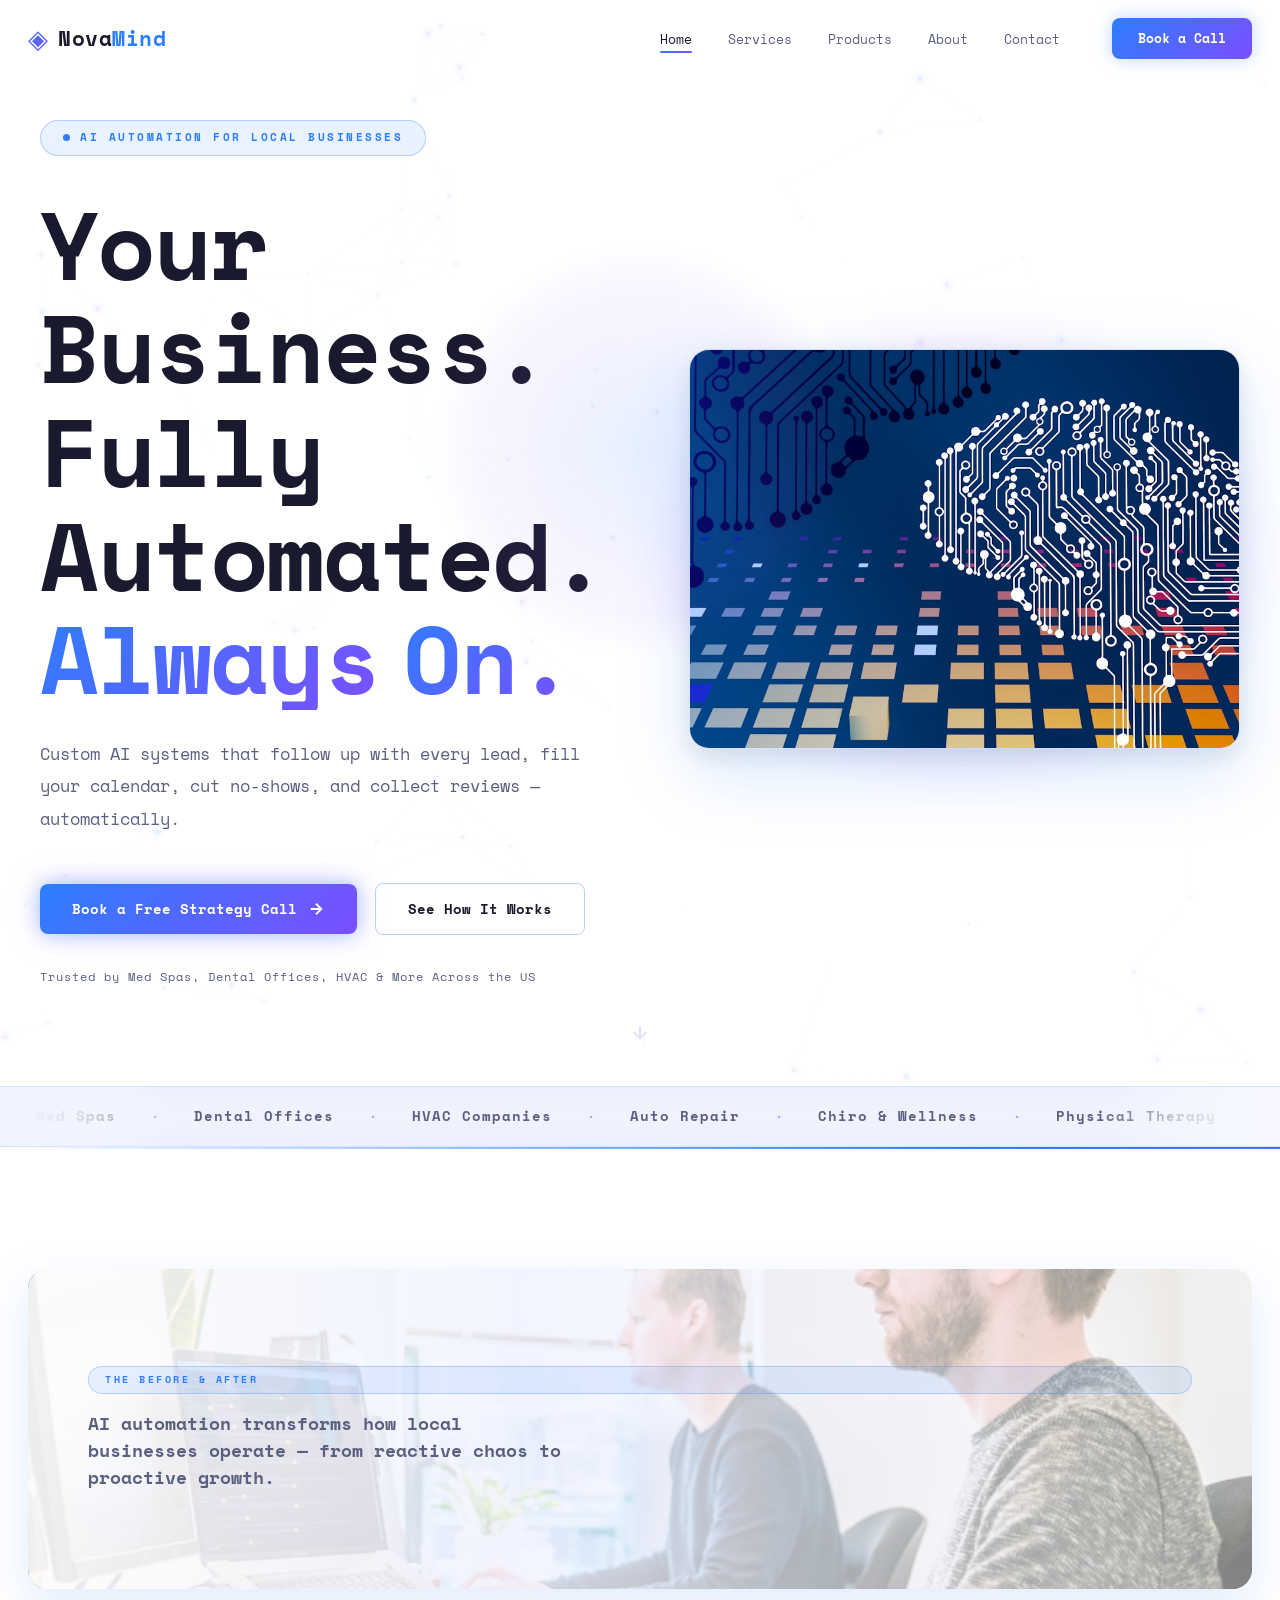
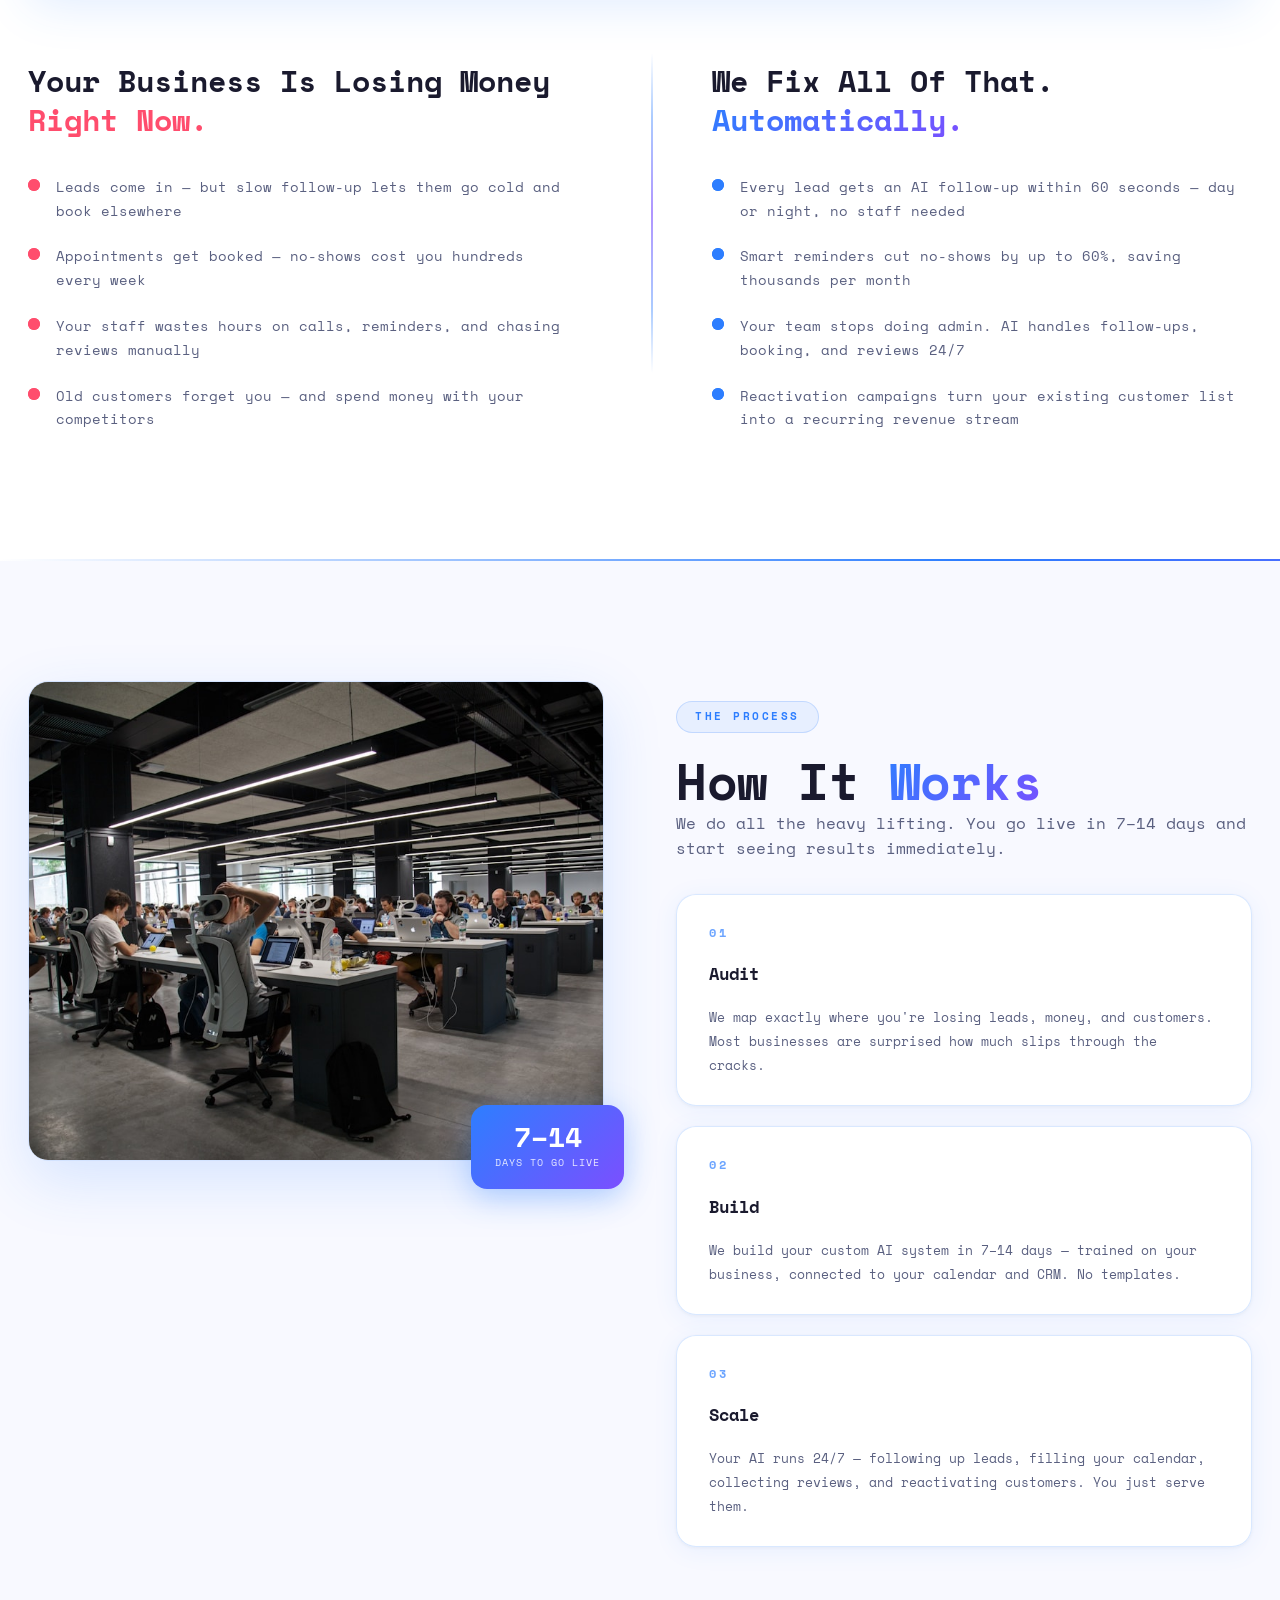
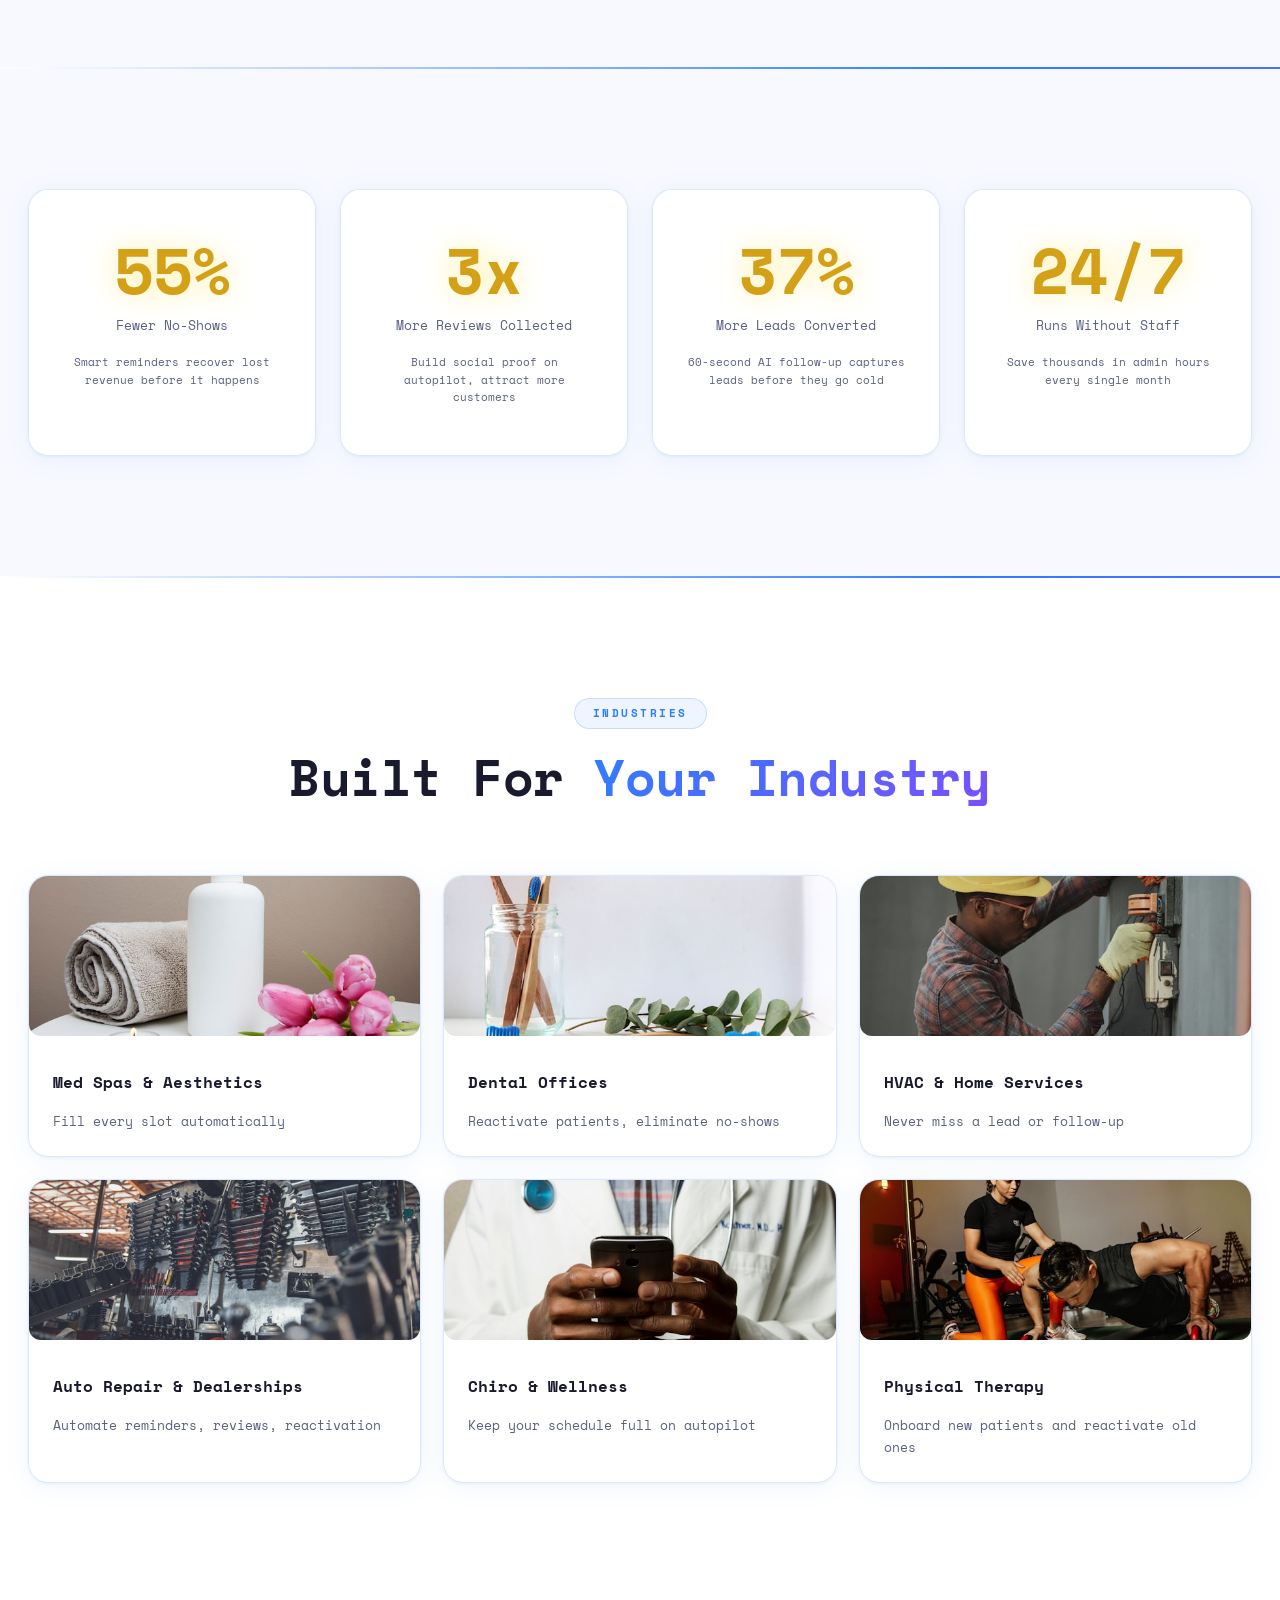
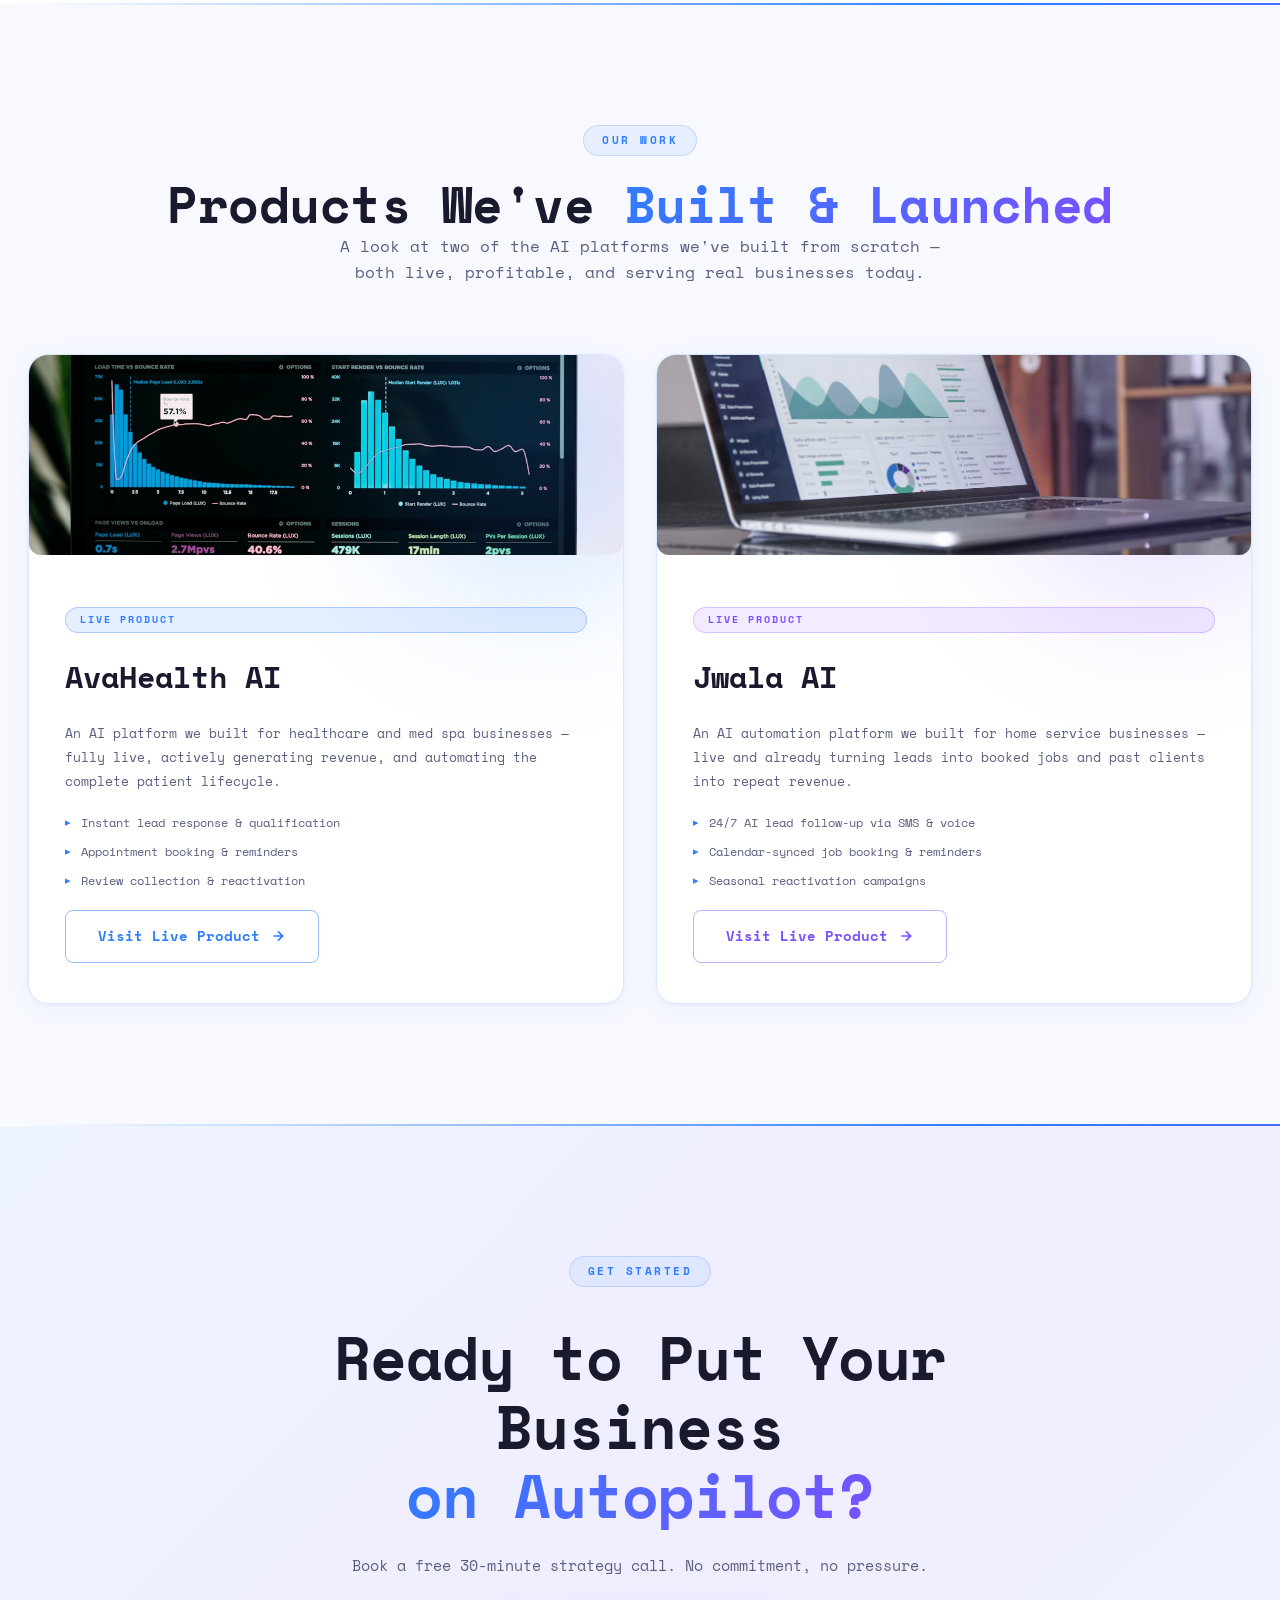
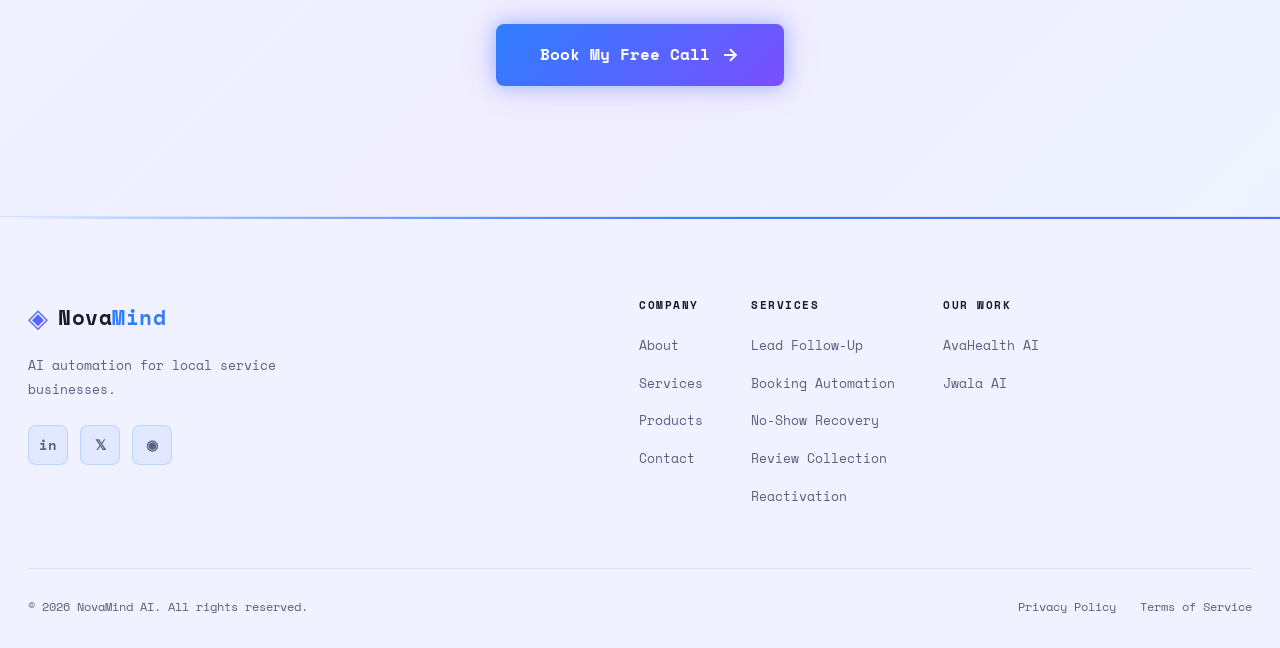
==== commit 6fafa8a8: "Update site files" ====
--- a/index.html
+++ b/index.html
@@ -10,6 +10,7 @@
   <link href="https://fonts.googleapis.com/css2?family=Space+Mono:ital,wght@0,400;0,700;1,400&display=swap" rel="stylesheet" />
   <link rel="stylesheet" href="styles/global.css" />
   <link rel="stylesheet" href="styles/home2.css" />
+  <link rel="stylesheet" href="styles/light-override.css" />
 </head>
 <body>
 
@@ -57,43 +58,58 @@
     <div class="orb orb-blue"   aria-hidden="true"></div>
     <div class="orb orb-purple" aria-hidden="true"></div>
 
-    <div class="hero-center">
-
-      <!-- Label -->
-      <div class="hero-label" id="heroLabel">
-        <span class="label-dot"></span>
-        AI AUTOMATION FOR LOCAL BUSINESSES
-      </div>
-
-      <!-- Headline -->
-      <h1 class="hero-headline" id="heroHeadline" aria-label="Your Business. Fully Automated. Always On.">
-        <span class="hw" style="--i:0">Your</span><span class="hw" style="--i:1">Business.</span>
-        <br/>
-        <span class="hw" style="--i:2">Fully</span><span class="hw" style="--i:3">Automated.</span>
-        <br/>
-        <span class="hw grad-word" style="--i:4">Always</span><span class="hw grad-word" style="--i:5">On.</span>
-      </h1>
-
-      <!-- Sub -->
-      <p class="hero-sub" id="heroSub">
-        Custom AI systems that follow up with every lead, fill your calendar, cut no-shows, and collect reviews — automatically.
-      </p>
-
-      <!-- CTAs -->
-      <div class="hero-ctas" id="heroCtas">
-        <a href="contact.html" class="btn btn-primary" id="ctaPrimary">
-          <span>Book a Free Strategy Call</span>
-          <svg width="18" height="18" viewBox="0 0 24 24" fill="none" stroke="currentColor" stroke-width="2.5"><path d="M5 12h14M12 5l7 7-7 7"/></svg>
-        </a>
-        <a href="services.html" class="btn btn-ghost" id="ctaGhost">
-          <span>See How It Works</span>
-        </a>
-      </div>
-
-      <!-- Trust line -->
-      <p class="hero-trust" id="heroTrust">
-        Trusted by Med Spas, Dental Offices, HVAC &amp; More Across the US
-      </p>
+    <div class="hero-split">
+
+      <div class="hero-center">
+
+        <!-- Label -->
+        <div class="hero-label" id="heroLabel">
+          <span class="label-dot"></span>
+          AI AUTOMATION FOR LOCAL BUSINESSES
+        </div>
+
+        <!-- Headline -->
+        <h1 class="hero-headline" id="heroHeadline" aria-label="Your Business. Fully Automated. Always On.">
+          <span class="hw" style="--i:0">Your</span><span class="hw" style="--i:1">Business.</span>
+          <br/>
+          <span class="hw" style="--i:2">Fully</span><span class="hw" style="--i:3">Automated.</span>
+          <br/>
+          <span class="hw grad-word" style="--i:4">Always</span><span class="hw grad-word" style="--i:5">On.</span>
+        </h1>
+
+        <!-- Sub -->
+        <p class="hero-sub" id="heroSub">
+          Custom AI systems that follow up with every lead, fill your calendar, cut no-shows, and collect reviews — automatically.
+        </p>
+
+        <!-- CTAs -->
+        <div class="hero-ctas" id="heroCtas">
+          <a href="contact.html" class="btn btn-primary" id="ctaPrimary">
+            <span>Book a Free Strategy Call</span>
+            <svg width="18" height="18" viewBox="0 0 24 24" fill="none" stroke="currentColor" stroke-width="2.5"><path d="M5 12h14M12 5l7 7-7 7"/></svg>
+          </a>
+          <a href="services.html" class="btn btn-ghost" id="ctaGhost">
+            <span>See How It Works</span>
+          </a>
+        </div>
+
+        <!-- Trust line -->
+        <p class="hero-trust" id="heroTrust">
+          Trusted by Med Spas, Dental Offices, HVAC &amp; More Across the US
+        </p>
+
+      </div>
+
+      <!-- Hero Image -->
+      <div class="hero-image-wrap" id="heroImageWrap">
+        <div class="hero-image-glow"></div>
+        <img
+          src="images/hero_ai_automation.jpg"
+          alt="AI automation system connecting a local business to a smart dashboard"
+          class="hero-img"
+          loading="eager"
+        />
+      </div>
 
     </div>
 
@@ -120,6 +136,16 @@
   ═══════════════════════════════════════════ -->
   <section class="section ps-section" id="problemSolution">
     <div class="container">
+
+      <!-- Section image banner -->
+      <div class="ps-image-banner reveal-up">
+        <img src="images/problem_solution.jpg" alt="Business owners: stressed with manual work vs. calm with AI automation" class="ps-banner-img" loading="lazy" />
+        <div class="ps-banner-overlay">
+          <span class="ps-banner-tag">The Before &amp; After</span>
+          <p class="ps-banner-text">AI automation transforms how local businesses operate — from reactive chaos to proactive growth.</p>
+        </div>
+      </div>
+
       <div class="ps-grid">
 
         <!-- LEFT — Problem -->
@@ -159,39 +185,57 @@
   <section class="section hiw-section" id="howItWorks">
     <div class="container">
 
-      <div class="section-header reveal-up">
-        <span class="sec-tag">The Process</span>
-        <h2 class="sec-title">How It <span class="gradient-text">Works</span></h2>
-        <p class="sec-sub" style="max-width:560px;margin:0 auto;">We do all the heavy lifting. You go live in 7–14 days and start seeing results immediately.</p>
-      </div>
-
-      <!-- Steps + connector -->
-      <div class="hiw-wrapper">
-        <!-- animated connector line -->
-        <div class="hiw-connector" aria-hidden="true">
-          <div class="connector-line"></div>
-          <div class="connector-dot dot-1"></div>
-          <div class="connector-dot dot-2"></div>
-          <div class="connector-dot dot-3"></div>
-        </div>
-
-        <div class="hiw-cards">
-          <div class="hiw-card glass reveal-up" style="--d:0s">
-            <div class="hiw-num">01</div>
-            <h3>Audit</h3>
-            <p>We map exactly where you're losing leads, money, and customers. Most businesses are surprised how much slips through the cracks.</p>
-          </div>
-          <div class="hiw-card glass reveal-up" style="--d:.15s">
-            <div class="hiw-num">02</div>
-            <h3>Build</h3>
-            <p>We build your custom AI system in 7–14 days — trained on your business, connected to your calendar and CRM. No templates.</p>
-          </div>
-          <div class="hiw-card glass reveal-up" style="--d:.3s">
-            <div class="hiw-num">03</div>
-            <h3>Scale</h3>
-            <p>Your AI runs 24/7 — following up leads, filling your calendar, collecting reviews, and reactivating customers. You just serve them.</p>
-          </div>
-        </div>
+      <div class="hiw-layout">
+
+        <!-- LEFT: image -->
+        <div class="hiw-image-col reveal-up">
+          <div class="hiw-image-wrap">
+            <img src="images/how_it_works.jpg" alt="Team building and deploying an AI automation system" class="hiw-img" loading="lazy" />
+            <div class="hiw-img-badge">
+              <span class="hiw-badge-num">7–14</span>
+              <span class="hiw-badge-label">Days to Go Live</span>
+            </div>
+          </div>
+        </div>
+
+        <!-- RIGHT: content -->
+        <div class="hiw-content-col">
+          <div class="section-header reveal-up" style="text-align:left;margin-bottom:2rem;">
+            <span class="sec-tag">The Process</span>
+            <h2 class="sec-title">How It <span class="gradient-text">Works</span></h2>
+            <p class="sec-sub" style="margin:0;">We do all the heavy lifting. You go live in 7–14 days and start seeing results immediately.</p>
+          </div>
+
+          <!-- Steps + connector -->
+          <div class="hiw-wrapper">
+            <!-- animated connector line -->
+            <div class="hiw-connector" aria-hidden="true">
+              <div class="connector-line"></div>
+              <div class="connector-dot dot-1"></div>
+              <div class="connector-dot dot-2"></div>
+              <div class="connector-dot dot-3"></div>
+            </div>
+
+            <div class="hiw-cards">
+              <div class="hiw-card glass reveal-up" style="--d:0s">
+                <div class="hiw-num">01</div>
+                <h3>Audit</h3>
+                <p>We map exactly where you're losing leads, money, and customers. Most businesses are surprised how much slips through the cracks.</p>
+              </div>
+              <div class="hiw-card glass reveal-up" style="--d:.15s">
+                <div class="hiw-num">02</div>
+                <h3>Build</h3>
+                <p>We build your custom AI system in 7–14 days — trained on your business, connected to your calendar and CRM. No templates.</p>
+              </div>
+              <div class="hiw-card glass reveal-up" style="--d:.3s">
+                <div class="hiw-num">03</div>
+                <h3>Scale</h3>
+                <p>Your AI runs 24/7 — following up leads, filling your calendar, collecting reviews, and reactivating customers. You just serve them.</p>
+              </div>
+            </div>
+          </div>
+        </div>
+
       </div>
 
     </div>
@@ -244,26 +288,44 @@
 
       <div class="ind-grid">
         <div class="ind-card glass reveal-up" style="--d:0s">
+          <div class="ind-card-img-wrap">
+            <img src="images/medspa.jpg" alt="Med spa treatment room" class="ind-card-img" loading="lazy" />
+          </div>
           <h3>Med Spas &amp; Aesthetics</h3>
           <p>Fill every slot automatically</p>
         </div>
         <div class="ind-card glass reveal-up" style="--d:.1s">
+          <div class="ind-card-img-wrap">
+            <img src="images/dental.jpg" alt="Dental office" class="ind-card-img" loading="lazy" />
+          </div>
           <h3>Dental Offices</h3>
           <p>Reactivate patients, eliminate no-shows</p>
         </div>
         <div class="ind-card glass reveal-up" style="--d:.2s">
+          <div class="ind-card-img-wrap">
+            <img src="images/hvac.jpg" alt="HVAC technician at work" class="ind-card-img" loading="lazy" />
+          </div>
           <h3>HVAC &amp; Home Services</h3>
           <p>Never miss a lead or follow-up</p>
         </div>
         <div class="ind-card glass reveal-up" style="--d:.3s">
+          <div class="ind-card-img-wrap">
+            <img src="images/auto_repair.jpg" alt="Auto repair shop" class="ind-card-img" loading="lazy" />
+          </div>
           <h3>Auto Repair &amp; Dealerships</h3>
           <p>Automate reminders, reviews, reactivation</p>
         </div>
         <div class="ind-card glass reveal-up" style="--d:.4s">
+          <div class="ind-card-img-wrap">
+            <img src="images/chiro.jpg" alt="Chiropractic wellness clinic" class="ind-card-img" loading="lazy" />
+          </div>
           <h3>Chiro &amp; Wellness</h3>
           <p>Keep your schedule full on autopilot</p>
         </div>
         <div class="ind-card glass reveal-up" style="--d:.5s">
+          <div class="ind-card-img-wrap">
+            <img src="images/wellness.jpg" alt="Physical therapy session" class="ind-card-img" loading="lazy" />
+          </div>
           <h3>Physical Therapy</h3>
           <p>Onboard new patients and reactivate old ones</p>
         </div>
@@ -288,6 +350,9 @@
 
         <div class="prod-card glass reveal-up" style="--d:0s">
           <div class="prod-glow prod-glow-blue" aria-hidden="true"></div>
+          <div class="prod-card-img-wrap">
+            <img src="images/ai_dashboard.jpg" alt="AvaHealth AI dashboard showing leads, bookings and analytics" class="prod-card-img" loading="lazy" />
+          </div>
           <div class="prod-badge">Live Product</div>
           <h3 class="prod-name">AvaHealth AI</h3>
           <p class="prod-desc">An AI platform we built for healthcare and med spa businesses — fully live, actively generating revenue, and automating the complete patient lifecycle.</p>
@@ -304,6 +369,9 @@
 
         <div class="prod-card glass reveal-up" style="--d:.18s">
           <div class="prod-glow prod-glow-purple" aria-hidden="true"></div>
+          <div class="prod-card-img-wrap">
+            <img src="images/products_hero.jpg" alt="Jwala AI dashboard for home service businesses" class="prod-card-img" loading="lazy" />
+          </div>
           <div class="prod-badge prod-badge-purple">Live Product</div>
           <h3 class="prod-name">Jwala AI</h3>
           <p class="prod-desc">An AI automation platform we built for home service businesses — live and already turning leads into booked jobs and past clients into repeat revenue.</p>
--- a/styles/global.css
+++ b/styles/global.css
@@ -8,19 +8,19 @@
 
 /* ── DESIGN TOKENS ──────────────────────────────────────────── */
 :root {
-  /* Backgrounds — NO heavy black */
-  --navy:       #0D1B4B;
-  --violet:     #1A0B3B;
-  --card:       rgba(20,16,53,.72);
-  --card-deep:  rgba(12,9,32,.80);
+  /* Backgrounds — Light mode */
+  --navy:       #FFFFFF;
+  --violet:     #F0F2FF;
+  --card:       rgba(255,255,255,0.85);
+  --card-deep:  rgba(240,242,255,0.90);
 
   /* Accent palette */
   --blue:       #2D7EFF;
-  --purple:     #9B59FF;
-  --gold:       #FFD700;
-  --white:      #FFFFFF;
-  --sub:        #C4B8E8;
-  --border:     rgba(74,45,138,.5);
+  --purple:     #7B4FFF;
+  --gold:       #D4A017;
+  --white:      #1A1A2E;
+  --sub:        #5A6080;
+  --border:     rgba(45,126,255,.18);
 
   /* Typography — Moon Space = Space Mono */
   --mono: 'Space Mono', 'Courier New', monospace;
@@ -56,21 +56,21 @@
 
 body {
   font-family: var(--mono);
-  background: var(--navy);
-  color: var(--white);
+  background: #FFFFFF;
+  color: #1A1A2E;
   overflow-x: hidden;
   line-height: 1.6;
 }
 
-/* ── PAGE BACKGROUND — animated navy-violet gradient ─────────── */
+/* ── PAGE BACKGROUND — animated soft white gradient ─────────── */
 body::before {
   content: '';
   position: fixed; inset: 0;
   background: linear-gradient(135deg,
-    #0D1B4B 0%,
-    #1A0B3B 40%,
-    #0D1B4B 70%,
-    #120826 100%);
+    #FFFFFF 0%,
+    #F3F1FF 35%,
+    #EEF4FF 70%,
+    #FFFFFF 100%);
   background-size: 400% 400%;
   animation: bgShift 20s ease infinite;
   z-index: -3; pointer-events: none;
@@ -82,16 +82,16 @@
 
 /* ── SCROLLBAR ──────────────────────────────────────────────── */
 ::-webkit-scrollbar             { width: 5px; }
-::-webkit-scrollbar-track       { background: var(--navy); }
+::-webkit-scrollbar-track       { background: #F0F2FF; }
 ::-webkit-scrollbar-thumb       { background: linear-gradient(var(--blue), var(--purple)); border-radius: 3px; }
-::selection                     { background: rgba(155,89,255,.3); color: #fff; }
+::selection                     { background: rgba(45,126,255,.2); color: #1A1A2E; }
 
 /* ════════════════════════════════════════════════════════════
    PRELOADER
    ════════════════════════════════════════════════════════════ */
 #preloader {
   position: fixed; inset: 0;
-  background: linear-gradient(135deg, var(--violet), var(--navy));
+  background: linear-gradient(135deg, #F0F2FF, #FFFFFF);
   z-index: 20000;
   display: flex; flex-direction: column;
   align-items: center; justify-content: center; gap: 32px;
@@ -101,7 +101,7 @@
 
 .preloader-logo {
   font-family: var(--mono); font-size: 28px; font-weight: 700;
-  color: #fff; letter-spacing: 1px;
+  color: #1A1A2E; letter-spacing: 1px;
   opacity: 0;
   animation: preloaderFadeIn .5s var(--ease) .15s forwards;
 }
@@ -112,7 +112,7 @@
 
 .preloader-bar-wrap {
   width: 200px; height: 2px;
-  background: rgba(74,45,138,.4); border-radius: 2px; overflow: hidden;
+  background: rgba(45,126,255,.15); border-radius: 2px; overflow: hidden;
   opacity: 0;
   animation: preloaderFadeIn .4s var(--ease) .3s forwards;
 }
@@ -129,7 +129,7 @@
 
 .preloader-ring {
   width: 60px; height: 60px; border-radius: 50%;
-  border: 2px solid rgba(74,45,138,.3);
+  border: 2px solid rgba(45,126,255,.15);
   border-top-color: var(--blue);
   border-right-color: var(--purple);
   animation: spinRing .9s linear infinite;
@@ -170,25 +170,25 @@
 }
 .bg-orb-1 {
   width: 580px; height: 580px;
-  background: radial-gradient(circle, rgba(45,126,255,.22), transparent);
+  background: radial-gradient(circle, rgba(45,126,255,.09), transparent);
   top: -12%; left: -12%; opacity: .95;
   animation-duration: 28s;
 }
 .bg-orb-2 {
   width: 480px; height: 480px;
-  background: radial-gradient(circle, rgba(155,89,255,.26), transparent);
+  background: radial-gradient(circle, rgba(123,79,255,.10), transparent);
   bottom: -8%; right: -8%; opacity: .95;
   animation-duration: 34s; animation-delay: -13s;
 }
 .bg-orb-3 {
   width: 360px; height: 360px;
-  background: radial-gradient(circle, rgba(45,126,255,.18), transparent);
+  background: radial-gradient(circle, rgba(45,126,255,.07), transparent);
   bottom: 25%; left: 20%; opacity: .7;
   animation-duration: 22s; animation-delay: -7s;
 }
 .bg-orb-4 {
   width: 320px; height: 320px;
-  background: radial-gradient(circle, rgba(155,89,255,.18), transparent);
+  background: radial-gradient(circle, rgba(123,79,255,.07), transparent);
   top: 30%; right: 18%; opacity: .6;
   animation-duration: 40s; animation-delay: -20s;
 }
@@ -212,7 +212,7 @@
    ════════════════════════════════════════════════════════════ */
 .page-transition, .page-overlay {
   position: fixed; inset: 0;
-  background: linear-gradient(135deg, var(--violet), var(--navy));
+  background: linear-gradient(135deg, #EEF4FF, #FFFFFF);
   z-index: 10000;
   transform: translateY(-100%);
   transition: transform .5s cubic-bezier(.76,0,.24,1);
@@ -229,9 +229,10 @@
   transition: all .3s var(--ease);
 }
 .navbar.scrolled {
-  background: rgba(13,27,75,.88);
+  background: rgba(255,255,255,.95);
   backdrop-filter: blur(24px); -webkit-backdrop-filter: blur(24px);
-  border-bottom: 1px solid rgba(74,45,138,.4);
+  border-bottom: 1px solid rgba(45,126,255,.15);
+  box-shadow: 0 2px 20px rgba(45,126,255,.08);
   padding: 12px 0;
 }
 
@@ -258,7 +259,7 @@
 }
 .logo-text, .logo-word {
   font-family: var(--mono); font-size: 21px; font-weight: 700;
-  color: var(--white); letter-spacing: .5px;
+  color: #1A1A2E; letter-spacing: .5px;
 }
 .logo-accent, .logo-word em { color: var(--blue); font-style: normal; }
 
@@ -267,7 +268,7 @@
   display: flex; list-style: none; gap: 4px;
 }
 .nav-link {
-  font-family: var(--mono); font-size: 13px; color: var(--sub);
+  font-family: var(--mono); font-size: 13px; color: #5A6080;
   text-decoration: none; padding: 8px 16px; border-radius: 8px;
   position: relative; transition: color .25s;
 }
@@ -277,7 +278,7 @@
   background: linear-gradient(90deg, var(--blue), var(--purple));
   transition: left .3s var(--ease), right .3s var(--ease);
 }
-.nav-link:hover, .nav-link.active { color: #fff; }
+.nav-link:hover, .nav-link.active { color: #1A1A2E; }
 .nav-link:hover::after, .nav-link.active::after { left: 16px; right: 16px; }
 
 /* "Book a Call" CTA — glowing with shimmer */
@@ -371,17 +372,17 @@
 }
 
 .btn-ghost {
-  background: transparent; color: #fff;
-  border: 1.5px solid rgba(74,45,138,.8);
+  background: transparent; color: #1A1A2E;
+  border: 1.5px solid rgba(45,126,255,.35);
   animation: ghostBorder 4s linear infinite;
 }
 @keyframes ghostBorder {
-  0%   { border-color: rgba(45,126,255,.6); }
-  50%  { border-color: rgba(155,89,255,.8); }
-  100% { border-color: rgba(45,126,255,.6); }
+  0%   { border-color: rgba(45,126,255,.4); }
+  50%  { border-color: rgba(123,79,255,.6); }
+  100% { border-color: rgba(45,126,255,.4); }
 }
 .btn-ghost:hover {
-  background: rgba(45,126,255,.1); border-color: var(--blue);
+  background: rgba(45,126,255,.07); border-color: var(--blue);
   transform: translateY(-2px);
 }
 
@@ -410,10 +411,11 @@
    GLASSMORPHISM CARDS
    ════════════════════════════════════════════════════════════ */
 .glass-card, .glass {
-  background: var(--card);
+  background: rgba(255,255,255,0.85);
   backdrop-filter: blur(22px); -webkit-backdrop-filter: blur(22px);
-  border: 1px solid var(--border);
+  border: 1px solid rgba(45,126,255,.15);
   border-radius: var(--r-md);
+  box-shadow: 0 4px 24px rgba(45,126,255,.07), 0 1px 4px rgba(0,0,0,.06);
   position: relative; overflow: hidden;
   transition: transform .35s var(--ease), box-shadow .35s var(--ease), border-color .35s;
 }
@@ -436,8 +438,8 @@
 }
 .glass-card:hover, .glass:hover {
   transform: translateY(-8px);
-  box-shadow: 0 24px 64px rgba(45,126,255,.18), 0 0 44px rgba(155,89,255,.1);
-  border-color: rgba(74,45,138,.85);
+  box-shadow: 0 24px 64px rgba(45,126,255,.14), 0 0 44px rgba(123,79,255,.08);
+  border-color: rgba(45,126,255,.3);
 }
 
 /* ════════════════════════════════════════════════════════════
@@ -460,7 +462,7 @@
 
 .section-title, .sec-title {
   font-family: var(--mono); font-size: clamp(30px,4vw,50px);
-  font-weight: 700; line-height: 1.2; color: #fff; letter-spacing: -.5px;
+  font-weight: 700; line-height: 1.2; color: #1A1A2E; letter-spacing: -.5px;
 }
 
 .gradient-text {
@@ -469,7 +471,7 @@
 }
 
 .section-subtitle {
-  font-family: var(--mono); font-size: 15px; color: var(--sub);
+  font-family: var(--mono); font-size: 15px; color: #5A6080;
   max-width: 600px; margin: 0 auto; line-height: 1.85;
 }
 
@@ -511,15 +513,15 @@
 }
 .page-hero-bg {
   position: absolute; inset: 0;
-  background: radial-gradient(ellipse at 50% 50%, rgba(155,89,255,.1) 0%, transparent 70%);
+  background: radial-gradient(ellipse at 50% 50%, rgba(45,126,255,.07) 0%, transparent 70%);
   pointer-events: none;
 }
 .page-hero-title {
   font-family: var(--mono); font-size: clamp(36px,6vw,72px);
-  font-weight: 700; line-height: 1.15; margin-bottom: 24px; letter-spacing: -1px;
+  font-weight: 700; line-height: 1.15; margin-bottom: 24px; letter-spacing: -1px; color: #1A1A2E;
 }
 .page-hero-sub {
-  font-family: var(--mono); font-size: 16px; color: var(--sub);
+  font-family: var(--mono); font-size: 16px; color: #5A6080;
   max-width: 620px; margin: 0 auto; line-height: 1.9;
 }
 
@@ -543,23 +545,23 @@
    ════════════════════════════════════════════════════════════ */
 .ticker-wrapper, .ticker-band {
   overflow: hidden; position: relative;
-  background: rgba(26,11,59,.85);
-  border-top: 1px solid rgba(74,45,138,.4);
-  border-bottom: 1px solid rgba(74,45,138,.4);
+  background: rgba(240,242,255,0.9);
+  border-top: 1px solid rgba(45,126,255,.15);
+  border-bottom: 1px solid rgba(45,126,255,.15);
   padding: 18px 0;
 }
 .ticker-wrapper::before, .ticker-band::before,
 .ticker-fade.ticker-fade-l {
   content: ''; position: absolute; top: 0; bottom: 0; left: 0;
   width: 180px;
-  background: linear-gradient(90deg, var(--navy), transparent);
+  background: linear-gradient(90deg, #F8F9FF, transparent);
   z-index: 2; pointer-events: none;
 }
 .ticker-wrapper::after, .ticker-band::after,
 .ticker-fade.ticker-fade-r {
   content: ''; position: absolute; top: 0; bottom: 0; right: 0;
   width: 180px;
-  background: linear-gradient(-90deg, var(--navy), transparent);
+  background: linear-gradient(-90deg, #F8F9FF, transparent);
   z-index: 2; pointer-events: none;
 }
 .ticker-track {
@@ -569,7 +571,7 @@
 @keyframes tickerScroll { 0%{transform:translateX(0)} 100%{transform:translateX(-50%)} }
 .ticker-item {
   font-family: var(--mono); font-size: 14px; font-weight: 700;
-  color: var(--sub); padding: 0 36px; white-space: nowrap; letter-spacing: 1px;
+  color: #5A6080; padding: 0 36px; white-space: nowrap; letter-spacing: 1px;
 }
 .ticker-sep { font-size: 10px; color: var(--purple); opacity: .6; align-self: center; }
 
@@ -577,9 +579,9 @@
    FOOTER — shared
    ════════════════════════════════════════════════════════════ */
 .footer, .site-footer {
-  background: rgba(26,11,59,.7);
+  background: rgba(240,242,255,0.95);
   padding: 80px 0 32px;
-  border-top: 1px solid rgba(74,45,138,.4);
+  border-top: 1px solid rgba(45,126,255,.15);
   position: relative;
 }
 
@@ -599,20 +601,20 @@
   gap: 60px; margin-bottom: 60px;
 }
 .footer-tagline, .footer-tag {
-  font-family: var(--mono); font-size: 13px; color: var(--sub);
+  font-family: var(--mono); font-size: 13px; color: #5A6080;
   line-height: 1.8; margin-top: 16px; max-width: 260px;
 }
 .footer-social, .footer-socials { display: flex; gap: 12px; margin-top: 24px; }
 .social-link, .social-btn {
   width: 40px; height: 40px; border-radius: 8px;
-  background: rgba(45,126,255,.1); border: 1px solid rgba(74,45,138,.5);
-  color: var(--sub); text-decoration: none;
+  background: rgba(45,126,255,.08); border: 1px solid rgba(45,126,255,.2);
+  color: #5A6080; text-decoration: none;
   display: flex; align-items: center; justify-content: center;
   font-family: var(--mono); font-size: 14px; font-weight: 700;
   transition: all .3s;
 }
 .social-link:hover, .social-btn:hover {
-  background: rgba(45,126,255,.2); border-color: var(--blue);
+  background: var(--blue); border-color: var(--blue);
   color: #fff; transform: translateY(-2px);
   box-shadow: 0 0 20px rgba(45,126,255,.35);
 }
@@ -620,13 +622,13 @@
 /* Footer columns: support both markup patterns */
 .footer-links-col h4, .footer-col h4 {
   font-family: var(--mono); font-size: 11px; font-weight: 700;
-  letter-spacing: 1.5px; text-transform: uppercase; color: #fff; margin-bottom: 18px;
+  letter-spacing: 1.5px; text-transform: uppercase; color: #1A1A2E; margin-bottom: 18px;
 }
 .footer-links-col ul, .footer-col ul {
   list-style: none; display: flex; flex-direction: column; gap: 12px;
 }
 .footer-links-col a, .footer-col a {
-  font-family: var(--mono); font-size: 13px; color: var(--sub);
+  font-family: var(--mono); font-size: 13px; color: #5A6080;
   text-decoration: none; transition: all .25s; display: inline-block;
 }
 .footer-links-col a:hover, .footer-col a:hover {
@@ -634,8 +636,8 @@
 }
 
 .footer-divider {
-  height: 2px;
-  background: linear-gradient(90deg, transparent, rgba(74,45,138,.5), transparent);
+  height: 1px;
+  background: linear-gradient(90deg, transparent, rgba(45,126,255,.3), transparent);
   margin-bottom: 32px;
   position: relative; overflow: hidden;
 }
@@ -644,15 +646,15 @@
   position: absolute; inset: 0;
   background: linear-gradient(90deg, transparent, var(--blue) 30%, var(--purple) 70%, transparent);
   background-size: 200% 100%;
-  animation: dividerFlow 5s linear infinite; opacity: .5;
+  animation: dividerFlow 5s linear infinite; opacity: .4;
 }
 
 .footer-bottom {
   display: flex; align-items: center; justify-content: space-between;
-  font-family: var(--mono); font-size: 12px; color: rgba(196,184,232,.38);
+  font-family: var(--mono); font-size: 12px; color: rgba(90,96,128,.6);
 }
 .footer-legal { display: flex; gap: 24px; }
-.footer-legal a { color: rgba(196,184,232,.38); text-decoration: none; transition: color .25s; }
+.footer-legal a { color: rgba(90,96,128,.6); text-decoration: none; transition: color .25s; }
 .footer-legal a:hover { color: var(--blue); }
 
 /* ════════════════════════════════════════════════════════════
@@ -668,17 +670,18 @@
    ════════════════════════════════════════════════════════════ */
 .faq-list { display: flex; flex-direction: column; gap: 16px; max-width: 860px; margin: 0 auto; }
 .faq-item {
-  background: var(--card);
+  background: rgba(255,255,255,0.85);
   backdrop-filter: blur(18px); -webkit-backdrop-filter: blur(18px);
-  border: 1px solid var(--border);
+  border: 1px solid rgba(45,126,255,.15);
   border-radius: var(--r-md); overflow: hidden;
+  box-shadow: 0 2px 12px rgba(45,126,255,.06);
   transition: border-color .3s;
 }
-.faq-item.open { border-color: rgba(45,126,255,.5); }
+.faq-item.open { border-color: rgba(45,126,255,.4); }
 .faq-question {
   display: flex; justify-content: space-between; align-items: center;
   padding: 22px 28px; cursor: pointer;
-  font-family: var(--mono); font-size: 15px; font-weight: 700; color: #fff;
+  font-family: var(--mono); font-size: 15px; font-weight: 700; color: #1A1A2E;
   user-select: none; transition: color .3s;
 }
 .faq-question:hover { color: var(--blue); }
@@ -688,7 +691,7 @@
 .faq-item.open .faq-answer { max-height: 400px; }
 .faq-answer-inner {
   padding: 0 28px 24px;
-  font-family: var(--mono); font-size: 13.5px; color: var(--sub); line-height: 1.9;
+  font-family: var(--mono); font-size: 13.5px; color: #5A6080; line-height: 1.9;
 }
 
 /* ════════════════════════════════════════════════════════════
@@ -703,13 +706,15 @@
   .nav-links { display: none; flex-direction: column; }
   .nav-links.open {
     display: flex; position: fixed; top: 68px; left: 0; right: 0;
-    background: rgba(13,27,75,.97);
+    background: rgba(255,255,255,.98);
     backdrop-filter: blur(30px); -webkit-backdrop-filter: blur(30px);
     padding: 24px 28px;
-    border-bottom: 1px solid rgba(74,45,138,.4);
+    border-bottom: 1px solid rgba(45,126,255,.15);
+    box-shadow: 0 8px 32px rgba(45,126,255,.08);
     z-index: 999;
   }
   .nav-hamburger, .hamburger { display: flex; }
+  .nav-hamburger span, .hamburger span { background: #1A1A2E; }
   .nav-cta { display: none; }
 
   .footer-grid { grid-template-columns: 1fr; gap: 32px; }
--- a/styles/home2.css
+++ b/styles/home2.css
@@ -9,8 +9,8 @@
 
 body {
   font-family: 'Space Mono', 'Courier New', monospace;
-  background: #0D1B4B;
-  color: #fff;
+  background: #FFFFFF;
+  color: #1A1A2E;
   overflow-x: hidden;
 }
 
@@ -19,7 +19,7 @@
   content: '';
   position: fixed;
   inset: 0;
-  background: linear-gradient(135deg, #0D1B4B 0%, #1A0B3B 45%, #0D1B4B 75%, #130926 100%);
+  background: linear-gradient(135deg, #FFFFFF 0%, #F3F1FF 45%, #EEF4FF 75%, #FFFFFF 100%);
   background-size: 400% 400%;
   animation: bodyGrad 20s ease infinite;
   z-index: -3;
@@ -32,24 +32,24 @@
 
 /* ── DESIGN TOKENS ────────────────────────────────────────── */
 :root {
-  --navy:   #0D1B4B;
-  --violet: #1A0B3B;
+  --navy:   #FFFFFF;
+  --violet: #F0F2FF;
   --blue:   #2D7EFF;
-  --purple: #9B59FF;
-  --gold:   #FFD700;
-  --white:  #FFFFFF;
-  --sub:    #C4B8E8;
-  --card:   rgba(20,16,53,0.72);
-  --border: rgba(74,45,138,0.5);
+  --purple: #7B4FFF;
+  --gold:   #D4A017;
+  --white:  #1A1A2E;
+  --sub:    #5A6080;
+  --card:   rgba(255,255,255,0.85);
+  --border: rgba(45,126,255,.18);
   --mono:   'Space Mono', monospace;
   --ease:   cubic-bezier(.4,0,.2,1);
 }
 
 /* ── SCROLLBAR ────────────────────────────────────────────── */
 ::-webkit-scrollbar            { width: 5px; }
-::-webkit-scrollbar-track      { background: var(--navy); }
+::-webkit-scrollbar-track      { background: #F0F2FF; }
 ::-webkit-scrollbar-thumb      { background: linear-gradient(var(--blue),var(--purple)); border-radius: 3px; }
-::selection                    { background: rgba(155,89,255,.3); color: #fff; }
+::selection                    { background: rgba(45,126,255,.2); color: #1A1A2E; }
 
 /* ── CURSOR GLOW ──────────────────────────────────────────── */
 .cursor-glow {
@@ -67,7 +67,7 @@
 /* ── PAGE TRANSITION ──────────────────────────────────────── */
 .page-overlay {
   position: fixed; inset: 0;
-  background: linear-gradient(135deg, var(--violet), var(--navy));
+  background: linear-gradient(135deg, #EEF4FF, #FFFFFF);
   z-index: 10000;
   transform: translateY(-100%);
   transition: transform .5s cubic-bezier(.76,0,.24,1);
@@ -83,10 +83,11 @@
   transition: all .3s var(--ease);
 }
 .navbar.scrolled {
-  background: rgba(13,27,75,.88);
+  background: rgba(255,255,255,.95);
   backdrop-filter: blur(24px);
   -webkit-backdrop-filter: blur(24px);
-  border-bottom: 1px solid rgba(74,45,138,.4);
+  border-bottom: 1px solid rgba(45,126,255,.15);
+  box-shadow: 0 2px 20px rgba(45,126,255,.08);
   padding: 12px 0;
 }
 .nav-inner {
@@ -109,13 +110,13 @@
 }
 .logo-word {
   font-family: var(--mono); font-size: 21px; font-weight: 700;
-  color: var(--white); letter-spacing: .5px;
+  color: #1A1A2E; letter-spacing: .5px;
 }
 .logo-word em { font-style: normal; color: var(--blue); }
 
 .nav-links { display: flex; list-style: none; gap: 4px; }
 .nav-link {
-  font-family: var(--mono); font-size: 13px; color: var(--sub);
+  font-family: var(--mono); font-size: 13px; color: #5A6080;
   text-decoration: none; padding: 8px 16px; border-radius: 8px;
   position: relative; transition: color .25s;
 }
@@ -125,7 +126,7 @@
   background: linear-gradient(90deg,var(--blue),var(--purple));
   transition: left .3s var(--ease), right .3s var(--ease);
 }
-.nav-link:hover, .nav-link.active { color: #fff; }
+.nav-link:hover, .nav-link.active { color: #1A1A2E; }
 .nav-link:hover::after, .nav-link.active::after { left: 16px; right: 16px; }
 
 .nav-cta {
@@ -153,7 +154,7 @@
 }
 .hamburger span {
   display: block; width: 24px; height: 2px;
-  background: #fff; border-radius: 2px; transition: all .3s;
+  background: #1A1A2E; border-radius: 2px; transition: all .3s;
 }
 
 /* ── BUTTONS ──────────────────────────────────────────────── */
@@ -183,17 +184,17 @@
 }
 
 .btn-ghost {
-  background: transparent; color: #fff;
-  border: 1.5px solid rgba(74,45,138,.8);
+  background: transparent; color: #1A1A2E;
+  border: 1.5px solid rgba(45,126,255,.35);
   animation: ghostBorder 4s linear infinite;
 }
 @keyframes ghostBorder {
-  0%   { border-color: rgba(45,126,255,.6); }
-  50%  { border-color: rgba(155,89,255,.8); }
-  100% { border-color: rgba(45,126,255,.6); }
+  0%   { border-color: rgba(45,126,255,.4); }
+  50%  { border-color: rgba(123,79,255,.6); }
+  100% { border-color: rgba(45,126,255,.4); }
 }
 .btn-ghost:hover {
-  background: rgba(45,126,255,.1);
+  background: rgba(45,126,255,.07);
   border-color: var(--blue);
   transform: translateY(-2px);
 }
@@ -213,10 +214,11 @@
 
 /* ── GLASS CARD ───────────────────────────────────────────── */
 .glass {
-  background: var(--card);
+  background: rgba(255,255,255,0.85);
   backdrop-filter: blur(22px); -webkit-backdrop-filter: blur(22px);
-  border: 1px solid var(--border);
+  border: 1px solid rgba(45,126,255,.15);
   border-radius: 20px;
+  box-shadow: 0 4px 24px rgba(45,126,255,.07), 0 1px 4px rgba(0,0,0,.06);
   position: relative; overflow: hidden;
   transition: transform .35s var(--ease), box-shadow .35s var(--ease), border-color .35s;
 }
@@ -240,8 +242,8 @@
 }
 .glass:hover {
   transform: translateY(-8px);
-  box-shadow: 0 24px 64px rgba(45,126,255,.2), 0 0 44px rgba(155,89,255,.12);
-  border-color: rgba(74,45,138,.9);
+  box-shadow: 0 24px 64px rgba(45,126,255,.14), 0 0 44px rgba(123,79,255,.08);
+  border-color: rgba(45,126,255,.3);
 }
 
 /* ── LAYOUT ───────────────────────────────────────────────── */
@@ -253,14 +255,14 @@
 .sec-tag {
   display: inline-block; font-family: var(--mono); font-size: 11px;
   font-weight: 700; letter-spacing: 2.5px; text-transform: uppercase;
-  color: var(--blue); background: rgba(45,126,255,.1);
-  border: 1px solid rgba(45,126,255,.3);
+  color: var(--blue); background: rgba(45,126,255,.08);
+  border: 1px solid rgba(45,126,255,.2);
   padding: 6px 18px; border-radius: 100px; margin-bottom: 18px;
 }
 .sec-title {
   font-family: var(--mono); font-size: clamp(30px,4vw,50px);
   font-weight: 700; line-height: 1.2;
-  color: #fff; letter-spacing: -.5px;
+  color: #1A1A2E; letter-spacing: -.5px;
 }
 .gradient-text {
   background: linear-gradient(135deg,var(--blue),var(--purple));
@@ -348,7 +350,7 @@
   font-family: var(--mono); font-weight: 700;
   font-size: clamp(46px, 7.5vw, 96px);
   line-height: 1.08; letter-spacing: -2.5px;
-  margin-bottom: 28px; color: #fff;
+  margin-bottom: 28px; color: #1A1A2E;
 }
 .hw {
   display: inline-block;
@@ -381,7 +383,7 @@
 /* Trust */
 .hero-trust {
   font-family: var(--mono); font-size: 12px; letter-spacing: 1px;
-  color: rgba(196,184,232,.55);
+  color: rgba(90,96,128,.7);
   opacity: 0; animation: fadeUp .6s 2.05s var(--ease) forwards;
 }
 
@@ -401,19 +403,19 @@
 ══════════════════════════════════════════════════════════ */
 .ticker-band {
   position: relative; overflow: hidden;
-  background: rgba(26,11,59,.85);
-  border-top: 1px solid rgba(74,45,138,.4);
-  border-bottom: 1px solid rgba(74,45,138,.4);
+  background: rgba(240,242,255,0.9);
+  border-top: 1px solid rgba(45,126,255,.15);
+  border-bottom: 1px solid rgba(45,126,255,.15);
   padding: 18px 0;
-  box-shadow: 0 0 60px rgba(155,89,255,.08) inset;
+  box-shadow: 0 0 30px rgba(45,126,255,.04) inset;
 }
 
 .ticker-fade {
   position: absolute; top: 0; bottom: 0; width: 180px;
   z-index: 2; pointer-events: none;
 }
-.ticker-fade-l { left:0;  background: linear-gradient(90deg,#0D1B4B,transparent); }
-.ticker-fade-r { right:0; background: linear-gradient(-90deg,#0D1B4B,transparent); }
+.ticker-fade-l { left:0;  background: linear-gradient(90deg,#F8F9FF,transparent); }
+.ticker-fade-r { right:0; background: linear-gradient(-90deg,#F8F9FF,transparent); }
 
 .ticker-track {
   display: flex; width: max-content;
@@ -425,7 +427,7 @@
 }
 .ticker-item {
   font-family: var(--mono); font-size: 14px; font-weight: 700;
-  color: var(--sub); padding: 0 36px; white-space: nowrap;
+  color: #5A6080; padding: 0 36px; white-space: nowrap;
   letter-spacing: 1px; transition: color .3s;
 }
 .ticker-sep {
@@ -450,7 +452,7 @@
 
 .ps-heading {
   font-family: var(--mono); font-size: clamp(22px,2.5vw,30px);
-  font-weight: 700; line-height: 1.3; margin-bottom: 36px; color: #fff;
+  font-weight: 700; line-height: 1.3; margin-bottom: 36px; color: #1A1A2E;
 }
 .red-text   { color: #FF4D6D; }
 
@@ -501,7 +503,7 @@
 /* ══════════════════════════════════════════════════════════
    SECTION 4 — HOW IT WORKS
 ══════════════════════════════════════════════════════════ */
-.hiw-section { background: rgba(26,11,59,.3); }
+.hiw-section { background: rgba(240,242,255,0.5); }
 
 .hiw-wrapper { position: relative; }
 
@@ -555,17 +557,17 @@
 }
 .hiw-icon { font-size: 48px; line-height: 1; }
 .hiw-card h3 {
-  font-family: var(--mono); font-size: 17px; font-weight: 700; color: #fff;
+  font-family: var(--mono); font-size: 17px; font-weight: 700; color: #1A1A2E;
 }
 .hiw-card p {
-  font-family: var(--mono); font-size: 13px; color: var(--sub); line-height: 1.85;
+  font-family: var(--mono); font-size: 13px; color: #5A6080; line-height: 1.85;
 }
 
 /* ══════════════════════════════════════════════════════════
    SECTION 5 — STATS
 ══════════════════════════════════════════════════════════ */
 .stats-section {
-  background: rgba(26,11,59,.5);
+  background: rgba(240,242,255,0.6);
   position: relative; overflow: hidden;
 }
 .stats-orb {
@@ -633,16 +635,16 @@
   50%      { transform: scale(1.15); }
 }
 .ind-card h3 {
-  font-family: var(--mono); font-size: 16px; font-weight: 700; color: #fff;
+  font-family: var(--mono); font-size: 16px; font-weight: 700; color: #1A1A2E;
 }
 .ind-card p {
-  font-family: var(--mono); font-size: 13px; color: var(--sub); line-height: 1.7;
+  font-family: var(--mono); font-size: 13px; color: #5A6080; line-height: 1.7;
 }
 
 /* ══════════════════════════════════════════════════════════
    SECTION 7 — PRODUCTS TEASER
 ══════════════════════════════════════════════════════════ */
-.prod-section { background: rgba(26,11,59,.3); }
+.prod-section { background: rgba(240,242,255,0.4); }
 
 .prod-grid {
   display: grid; grid-template-columns: 1fr 1fr; gap: 32px;
@@ -679,10 +681,10 @@
 
 .prod-name {
   font-family: var(--mono); font-size: clamp(22px,2.5vw,30px);
-  font-weight: 700; color: #fff;
+  font-weight: 700; color: #1A1A2E;
 }
 .prod-desc {
-  font-family: var(--mono); font-size: 13px; color: var(--sub); line-height: 1.85;
+  font-family: var(--mono); font-size: 13px; color: #5A6080; line-height: 1.85;
 }
 .prod-feats {
   list-style: none; display: flex; flex-direction: column; gap: 10px;
@@ -705,7 +707,7 @@
 .cta-banner {
   position: relative; overflow: hidden;
   padding: 130px 28px;
-  background: linear-gradient(135deg, #0D1B4B 0%, #1A0B3B 50%, #0D1B4B 100%);
+  background: linear-gradient(135deg, #EEF4FF 0%, #F0EDFF 50%, #EEF4FF 100%);
   background-size: 300% 300%;
   animation: ctaGrad 12s ease infinite;
   text-align: center;
@@ -737,10 +739,10 @@
 .cta-headline {
   font-family: var(--mono); font-weight: 700;
   font-size: clamp(32px,5vw,60px); line-height: 1.15;
-  color: #fff; margin: 18px 0 22px; letter-spacing: -1px;
+  color: #1A1A2E; margin: 18px 0 22px; letter-spacing: -1px;
 }
 .cta-sub {
-  font-family: var(--mono); font-size: 15px; color: var(--sub);
+  font-family: var(--mono); font-size: 15px; color: #5A6080;
   line-height: 1.85; max-width: 580px; margin: 0 auto 44px;
 }
 
@@ -748,7 +750,7 @@
    SECTION 9 — FOOTER
 ══════════════════════════════════════════════════════════ */
 .site-footer {
-  background: rgba(26,11,59,.7);
+  background: rgba(240,242,255,0.95);
   padding: 80px 0 32px;
   position: relative;
 }
@@ -770,20 +772,20 @@
 }
 .footer-brand {}
 .footer-tag {
-  font-family: var(--mono); font-size: 13px; color: var(--sub);
+  font-family: var(--mono); font-size: 13px; color: #5A6080;
   line-height: 1.8; margin: 16px 0 24px; max-width: 260px;
 }
 .footer-socials { display: flex; gap: 12px; }
 .social-btn {
   width: 40px; height: 40px; border-radius: 8px;
-  background: rgba(45,126,255,.1); border: 1px solid rgba(74,45,138,.5);
-  color: var(--sub); text-decoration: none;
+  background: rgba(45,126,255,.08); border: 1px solid rgba(45,126,255,.2);
+  color: #5A6080; text-decoration: none;
   display: flex; align-items: center; justify-content: center;
   font-family: var(--mono); font-size: 14px; font-weight: 700;
   transition: all .3s;
 }
 .social-btn:hover {
-  background: rgba(45,126,255,.2); border-color: var(--blue);
+  background: var(--blue); border-color: var(--blue);
   color: #fff; transform: translateY(-2px);
   box-shadow: 0 0 20px rgba(45,126,255,.3);
 }
@@ -792,24 +794,175 @@
 .footer-col h4 {
   font-family: var(--mono); font-size: 11px; font-weight: 700;
   letter-spacing: 1.5px; text-transform: uppercase;
-  color: #fff; margin-bottom: 18px;
+  color: #1A1A2E; margin-bottom: 18px;
 }
 .footer-col ul { list-style: none; display: flex; flex-direction: column; gap: 12px; }
 .footer-col a {
-  font-family: var(--mono); font-size: 13px; color: var(--sub);
+  font-family: var(--mono); font-size: 13px; color: #5A6080;
   text-decoration: none; transition: all .25s; display: inline-block;
 }
 .footer-col a:hover { color: var(--blue); transform: translateX(4px); }
 
 .footer-bottom {
-  border-top: 1px solid rgba(74,45,138,.3);
+  border-top: 1px solid rgba(45,126,255,.15);
   padding-top: 28px;
   display: flex; align-items: center; justify-content: space-between;
-  font-family: var(--mono); font-size: 12px; color: var(--sub);
+  font-family: var(--mono); font-size: 12px; color: rgba(90,96,128,.6);
 }
 .footer-legal { display: flex; gap: 24px; }
-.footer-legal a { color: var(--sub); text-decoration: none; transition: color .25s; }
+.footer-legal a { color: rgba(90,96,128,.6); text-decoration: none; transition: color .25s; }
 .footer-legal a:hover { color: var(--blue); }
+
+/* ══════════════════════════════════════════════════════════
+   IMAGE INTEGRATION STYLES
+══════════════════════════════════════════════════════════ */
+
+/* ── HERO SPLIT LAYOUT ────────────────────────────────── */
+.hero-split {
+  position: relative; z-index: 2;
+  display: grid;
+  grid-template-columns: 1fr 1fr;
+  gap: 60px;
+  align-items: center;
+  max-width: 1200px;
+  width: 100%;
+}
+
+.hero-center {
+  position: relative; z-index: 2;
+  text-align: left; max-width: 100%;
+}
+
+.hero-center .hero-label { margin-left: 0; }
+.hero-center .hero-sub { margin-left: 0; max-width: 100%; }
+.hero-center .hero-ctas { justify-content: flex-start; }
+.hero-center .hero-trust { text-align: left; }
+
+.hero-image-wrap {
+  position: relative;
+  opacity: 0; transform: translateX(40px);
+  animation: fadeUp .85s 1.4s var(--ease) forwards;
+}
+.hero-image-glow {
+  position: absolute; inset: -30px;
+  background: radial-gradient(ellipse at center, rgba(45,126,255,.2) 0%, rgba(155,89,255,.15) 50%, transparent 70%);
+  border-radius: 24px; filter: blur(25px); z-index: 0;
+}
+.hero-img {
+  position: relative; z-index: 1;
+  width: 100%; max-width: 580px;
+  height: 400px; object-fit: cover;
+  border-radius: 20px;
+  box-shadow: 0 24px 72px rgba(45,126,255,.18), 0 8px 24px rgba(0,0,0,.1);
+  border: 1px solid rgba(45,126,255,.2);
+  transition: transform .4s var(--ease), box-shadow .4s;
+}
+.hero-img:hover {
+  transform: translateY(-6px) scale(1.01);
+  box-shadow: 0 36px 90px rgba(45,126,255,.25), 0 12px 32px rgba(0,0,0,.12);
+}
+
+/* ── PS BANNER IMAGE ─────────────────────────────────── */
+.ps-image-banner {
+  position: relative; border-radius: 20px; overflow: hidden;
+  margin-bottom: 64px; height: 320px;
+  box-shadow: 0 16px 48px rgba(45,126,255,.15);
+}
+.ps-banner-img {
+  width: 100%; height: 100%; object-fit: cover;
+  transition: transform .5s var(--ease);
+}
+.ps-image-banner:hover .ps-banner-img { transform: scale(1.03); }
+.ps-banner-overlay {
+  position: absolute; inset: 0;
+  background: linear-gradient(to right, rgba(255,255,255,.92) 0%, rgba(240,242,255,.85) 40%, rgba(255,255,255,.5) 100%);
+  display: flex; flex-direction: column; justify-content: center;
+  padding: 48px 60px;
+}
+.ps-banner-tag {
+  font-family: var(--mono); font-size: 10px; font-weight: 700;
+  letter-spacing: 2.5px; text-transform: uppercase;
+  color: var(--blue); background: rgba(45,126,255,.1);
+  border: 1px solid rgba(45,126,255,.25);
+  padding: 5px 16px; border-radius: 100px;
+  display: inline-block; margin-bottom: 16px;
+}
+.ps-banner-text {
+  font-family: var(--mono); font-size: 18px; font-weight: 700;
+  color: #1A1A2E; line-height: 1.5; max-width: 480px;
+}
+
+/* ── HOW IT WORKS — SPLIT LAYOUT ─────────────────────── */
+.hiw-layout {
+  display: grid;
+  grid-template-columns: 1fr 1fr;
+  gap: 72px;
+  align-items: start;
+}
+.hiw-image-col { position: relative; }
+.hiw-image-wrap {
+  position: relative; border-radius: 20px; overflow: visible;
+}
+.hiw-img {
+  width: 100%; height: 480px; object-fit: cover;
+  border-radius: 20px;
+  box-shadow: 0 20px 60px rgba(45,126,255,.16);
+  border: 1px solid rgba(45,126,255,.18);
+}
+.hiw-img-badge {
+  position: absolute;
+  bottom: -20px; right: -20px;
+  background: linear-gradient(135deg, var(--blue), var(--purple));
+  color: #fff; border-radius: 16px;
+  padding: 18px 24px;
+  box-shadow: 0 8px 30px rgba(45,126,255,.35);
+  display: flex; flex-direction: column; align-items: center; gap: 4px;
+}
+.hiw-badge-num {
+  font-family: var(--mono); font-size: 28px; font-weight: 700; line-height: 1;
+}
+.hiw-badge-label {
+  font-family: var(--mono); font-size: 10px; letter-spacing: 1px;
+  text-transform: uppercase; opacity: .85;
+}
+.hiw-content-col { padding-top: 20px; }
+.hiw-content-col .hiw-cards { grid-template-columns: 1fr; gap: 20px; }
+.hiw-content-col .hiw-connector { display: none; }
+.hiw-content-col .hiw-card { text-align: left; align-items: flex-start; padding: 28px 32px; }
+
+/* ── INDUSTRY CARD IMAGES ────────────────────────────── */
+.ind-card-img-wrap {
+  width: 100%; height: 160px; border-radius: 12px; overflow: hidden;
+  margin-bottom: 4px;
+}
+.ind-card-img {
+  width: 100%; height: 100%; object-fit: cover;
+  transition: transform .4s var(--ease);
+}
+.ind-card:hover .ind-card-img { transform: scale(1.06); }
+.ind-card { padding: 0 0 24px; overflow: hidden; }
+.ind-card h3 { padding: 0 24px; margin-top: 16px; }
+.ind-card p  { padding: 0 24px; }
+
+/* ── PRODUCT CARD IMAGES ─────────────────────────────── */
+.prod-card-img-wrap {
+  width: 100%; height: 200px; border-radius: 12px; overflow: hidden;
+  margin-bottom: 8px; flex-shrink: 0;
+}
+.prod-card-img {
+  width: 100%; height: 100%; object-fit: cover;
+  transition: transform .4s var(--ease);
+}
+.prod-card:hover .prod-card-img { transform: scale(1.04); }
+.prod-card { padding: 0 0 40px; overflow: hidden; }
+.prod-card .prod-glow { position: absolute; }
+.prod-card .prod-badge,
+.prod-card .prod-name,
+.prod-card .prod-desc,
+.prod-card .prod-feats,
+.prod-card .prod-btn { margin-left: 36px; margin-right: 36px; }
+.prod-card .prod-badge { margin-top: 24px; }
+.prod-card .prod-btn { margin-bottom: 0; }
 
 /* ── RESPONSIVE ───────────────────────────────────────────── */
 @media (max-width: 1024px) {
@@ -817,15 +970,26 @@
   .prod-grid   { grid-template-columns: 1fr; }
   .footer-grid { grid-template-columns: 1fr; gap: 40px; }
   .footer-nav  { flex-wrap: wrap; gap: 32px; }
+  .hero-split  { grid-template-columns: 1fr; gap: 48px; }
+  .hero-center { text-align: center; }
+  .hero-center .hero-ctas { justify-content: center; }
+  .hero-center .hero-trust { text-align: center; }
+  .hero-center .hero-sub { max-width: 600px; margin-left: auto; margin-right: auto; }
+  .hero-img { max-width: 100%; height: 300px; }
+  .hiw-layout { grid-template-columns: 1fr; gap: 48px; }
+  .hiw-img { height: 300px; }
+  .hiw-img-badge { bottom: -16px; right: -8px; }
 }
 
 @media (max-width: 900px) {
   .ps-grid { grid-template-columns: 1fr; }
   .ps-divider { display: none; }
   .ps-col, .ps-solution { padding: 0; margin-bottom: 48px; }
-  .hiw-connector { display: none; }
-  .hiw-cards { grid-template-columns: 1fr; }
+  .hiw-content-col .hiw-cards { grid-template-columns: 1fr; }
   .ind-grid  { grid-template-columns: repeat(2,1fr); }
+  .ps-image-banner { height: 240px; }
+  .ps-banner-overlay { padding: 32px; }
+  .ps-banner-text { font-size: 15px; }
 }
 
 @media (max-width: 768px) {
@@ -833,8 +997,9 @@
   .nav-links.open {
     display: flex; position: fixed;
     top: 68px; left: 0; right: 0;
-    background: rgba(13,27,75,.97); backdrop-filter: blur(30px);
-    padding: 24px 28px; border-bottom: 1px solid rgba(74,45,138,.4);
+    background: rgba(255,255,255,.98); backdrop-filter: blur(30px);
+    padding: 24px 28px; border-bottom: 1px solid rgba(45,126,255,.15);
+    box-shadow: 0 8px 32px rgba(45,126,255,.08);
   }
   .hamburger    { display: flex; }
   .nav-cta      { display: none; }
@@ -842,9 +1007,14 @@
   .ind-grid { grid-template-columns: 1fr; }
   .stats-grid { grid-template-columns: 1fr 1fr; }
   .footer-bottom { flex-direction: column; gap: 16px; text-align: center; }
+  .ps-image-banner { height: 180px; }
+  .hiw-img-badge { display: none; }
 }
 
 @media (max-width: 480px) {
   .hero-ctas { flex-direction: column; }
   .stats-grid { grid-template-columns: 1fr; }
-}
+  .prod-card .prod-badge, .prod-card .prod-name,
+  .prod-card .prod-desc, .prod-card .prod-feats,
+  .prod-card .prod-btn { margin-left: 20px; margin-right: 20px; }
+}
--- a/styles/light-override.css
+++ b/styles/light-override.css
@@ -0,0 +1,237 @@
+/* ============================================================
+   LIGHT THEME OVERRIDE — Loaded last, highest specificity
+   Forces the entire site to a clean white background
+   ============================================================ */
+
+/* ── FORCE WHITE BACKGROUND EVERYWHERE ─────────────────────── */
+html, body {
+  background: #FFFFFF !important;
+  color: #1A1A2E !important;
+}
+
+/* Kill both pseudo-element backgrounds (body::before used for
+   the animated gradient in all page CSS files) */
+body::before, body::after {
+  background: #FFFFFF !important;
+  animation: none !important;
+}
+
+/* ── HERO SECTION: remove dark orbs ──────────────────────────── */
+.orb-blue, .orb-purple,
+.orb-1, .orb-2, .orb-3, .orb-4, .orb-5,
+.bg-orb, .bg-orb-1, .bg-orb-2, .bg-orb-3, .bg-orb-4,
+.stats-orb, .stats-orb-1, .stats-orb-2,
+.cta-orb, .cta-orb-1, .cta-orb-2,
+.prod-orb, .hero-orb,
+.orb { opacity: 0 !important; }
+
+/* ── HERO SECTION: white bg ───────────────────────────────────── */
+.hero {
+  background: #FFFFFF !important;
+}
+#heroCanvas {
+  opacity: 0.12 !important; /* keep subtle constellation but very faint */
+}
+
+/* ── ALL SECTION BACKGROUNDS ──────────────────────────────────── */
+.section,
+.ps-section,
+.hiw-section,
+.stats-section,
+.ind-section,
+.prod-section,
+.packages-section,
+.retainer-section,
+.impact-strip,
+.about-cta,
+.contact-page,
+.mission-section,
+.diff-section {
+  background: #FFFFFF !important;
+}
+
+/* Alternate section tint (very subtle) */
+.hiw-section,
+.stats-section,
+.prod-section,
+.packages-section,
+.retainer-section {
+  background: #F8F9FF !important;
+}
+
+/* ── CTA BANNER ───────────────────────────────────────────────── */
+.cta-banner {
+  background: linear-gradient(135deg, #EEF4FF 0%, #F0EDFF 60%, #EEF4FF 100%) !important;
+  animation: none !important;
+}
+
+/* ── TICKER / MARQUEE ─────────────────────────────────────────── */
+.ticker-band, .ticker-wrapper {
+  background: #F0F2FF !important;
+  border-top: 1px solid rgba(45,126,255,.15) !important;
+  border-bottom: 1px solid rgba(45,126,255,.15) !important;
+}
+.ticker-fade-l {
+  background: linear-gradient(90deg, #F0F2FF, transparent) !important;
+}
+.ticker-fade-r {
+  background: linear-gradient(-90deg, #F0F2FF, transparent) !important;
+}
+
+/* ── GLASS CARDS ──────────────────────────────────────────────── */
+.glass, .glass-card,
+.glass-card, .stat-card,
+.hiw-card, .ind-card, .prod-card,
+.diff-card, .form-card,
+.info-block, .contact-card, .impact-card,
+.retainer-card, .package-card, .faq-item {
+  background: rgba(255,255,255,0.9) !important;
+  border-color: rgba(45,126,255,.18) !important;
+  box-shadow: 0 4px 24px rgba(45,126,255,.08), 0 1px 4px rgba(0,0,0,.05) !important;
+}
+
+/* ── PRELOADER ────────────────────────────────────────────────── */
+#preloader {
+  background: #F0F2FF !important;
+}
+
+/* ── PAGE TRANSITIONS ─────────────────────────────────────────── */
+.page-overlay, .page-transition {
+  background: #FFFFFF !important;
+}
+
+/* ── NAVBAR ───────────────────────────────────────────────────── */
+.navbar.scrolled {
+  background: rgba(255,255,255,.97) !important;
+  border-bottom: 1px solid rgba(45,126,255,.15) !important;
+  box-shadow: 0 2px 20px rgba(45,126,255,.08) !important;
+}
+
+/* ── TEXT COLOURS ──────────────────────────────────────────────── */
+.logo-text, .logo-word, .nav-logo {
+  color: #1A1A2E !important;
+}
+.nav-link { color: #5A6080 !important; }
+.nav-link:hover, .nav-link.active { color: #1A1A2E !important; }
+
+.hero-headline, .story-headline, .page-hero-title,
+h1, h2, h3, h4, h5, h6,
+.sec-title, .section-title, .cta-headline, .prod-name,
+.ps-heading {
+  color: #1A1A2E !important;
+}
+
+p, li,
+.hero-sub, .hero-trust,
+.sec-sub, .section-subtitle,
+.hero-trust, .cta-sub,
+.footer-tagline, .footer-tag,
+.ticker-item, .ind-card p, .hiw-card p,
+.prod-desc, .dc-desc, .diff-card p,
+.contact-sub, .story-para,
+.footer-links-col a, .footer-col a,
+.form-subtitle, .form-group label,
+.footer-bottom, .footer-legal a {
+  color: #5A6080 !important;
+}
+
+/* Keep gradient text working */
+.gradient-text {
+  color: transparent !important;
+  background: linear-gradient(135deg, #2D7EFF, #7B4FFF) !important;
+  -webkit-background-clip: text !important;
+  -webkit-text-fill-color: transparent !important;
+  background-clip: text !important;
+}
+
+/* ── FOOTER ───────────────────────────────────────────────────── */
+.footer, .site-footer {
+  background: #F0F2FF !important;
+  border-top: 1px solid rgba(45,126,255,.15) !important;
+}
+.footer-links-col h4, .footer-col h4 {
+  color: #1A1A2E !important;
+}
+.footer-bottom { color: rgba(90,96,128,.7) !important; }
+
+/* ── HAMBURGER ────────────────────────────────────────────────── */
+.hamburger span, .nav-hamburger span {
+  background: #1A1A2E !important;
+}
+
+/* ── FORM FIELDS ──────────────────────────────────────────────── */
+.form-control, .form-field input,
+.form-field textarea, .form-field select {
+  background: #F8F9FF !important;
+  border-color: rgba(45,126,255,.25) !important;
+  color: #1A1A2E !important;
+}
+.form-control::placeholder,
+.form-field input::placeholder,
+.form-field textarea::placeholder {
+  color: rgba(90,96,128,.5) !important;
+}
+.form-title { color: #1A1A2E !important; }
+
+/* ── MOBILE NAV ───────────────────────────────────────────────── */
+.nav-links.open {
+  background: rgba(255,255,255,.99) !important;
+  border-bottom: 1px solid rgba(45,126,255,.15) !important;
+  box-shadow: 0 8px 32px rgba(45,126,255,.1) !important;
+}
+
+/* ── SCROLLBAR ────────────────────────────────────────────────── */
+::-webkit-scrollbar-track { background: #F0F2FF !important; }
+::selection { background: rgba(45,126,255,.2) !important; color: #1A1A2E !important; }
+
+/* ── PRODUCT SECTIONS ─────────────────────────────────────────── */
+.prod-section-1, .prod-section-2 {
+  background: #F8F9FF !important;
+}
+.mockup-card {
+  background: rgba(255,255,255,.98) !important;
+  border-color: rgba(45,126,255,.15) !important;
+  box-shadow: 0 20px 60px rgba(45,126,255,.1) !important;
+}
+.mock-topbar {
+  background: #F0F2FF !important;
+  border-bottom-color: rgba(45,126,255,.15) !important;
+}
+.mock-metric-card {
+  background: #F8F9FF !important;
+  border-color: rgba(45,126,255,.15) !important;
+}
+
+/* ── MISSION / ABOUT SECTION ─────────────────────────────────── */
+.mission-section, .mission-bg {
+  background: #F0F2FF !important;
+  animation: none !important;
+}
+
+/* ── LEFT ORB (contact page ambient) ─────────────────────────── */
+.left-orb { opacity: 0 !important; }
+
+/* ── CONSTELLATION CANVAS (contact/products) ──────────────────── */
+#constellationCanvas {
+  opacity: 0.08 !important;
+}
+
+/* ── DIVIDER COLOURS ──────────────────────────────────────────── */
+.ps-divider .divider-line,
+.contact-divider-line {
+  background: linear-gradient(180deg,
+    transparent,
+    rgba(45,126,255,.4) 20%,
+    rgba(123,79,255,.6) 50%,
+    rgba(45,126,255,.4) 80%,
+    transparent) !important;
+}
+
+/* ── STAT LABELS & VALUES ─────────────────────────────────────── */
+.stat-label, .stat-sub { color: #5A6080 !important; }
+.info-label { color: #7B4FFF !important; }
+.info-value, .card-value { color: #1A1A2E !important; }
+.card-label, .card-desc { color: #5A6080 !important; }
+
+/* ── PS LIST ITEMS ────────────────────────────────────────────── */
+.ps-list li { color: #5A6080 !important; }
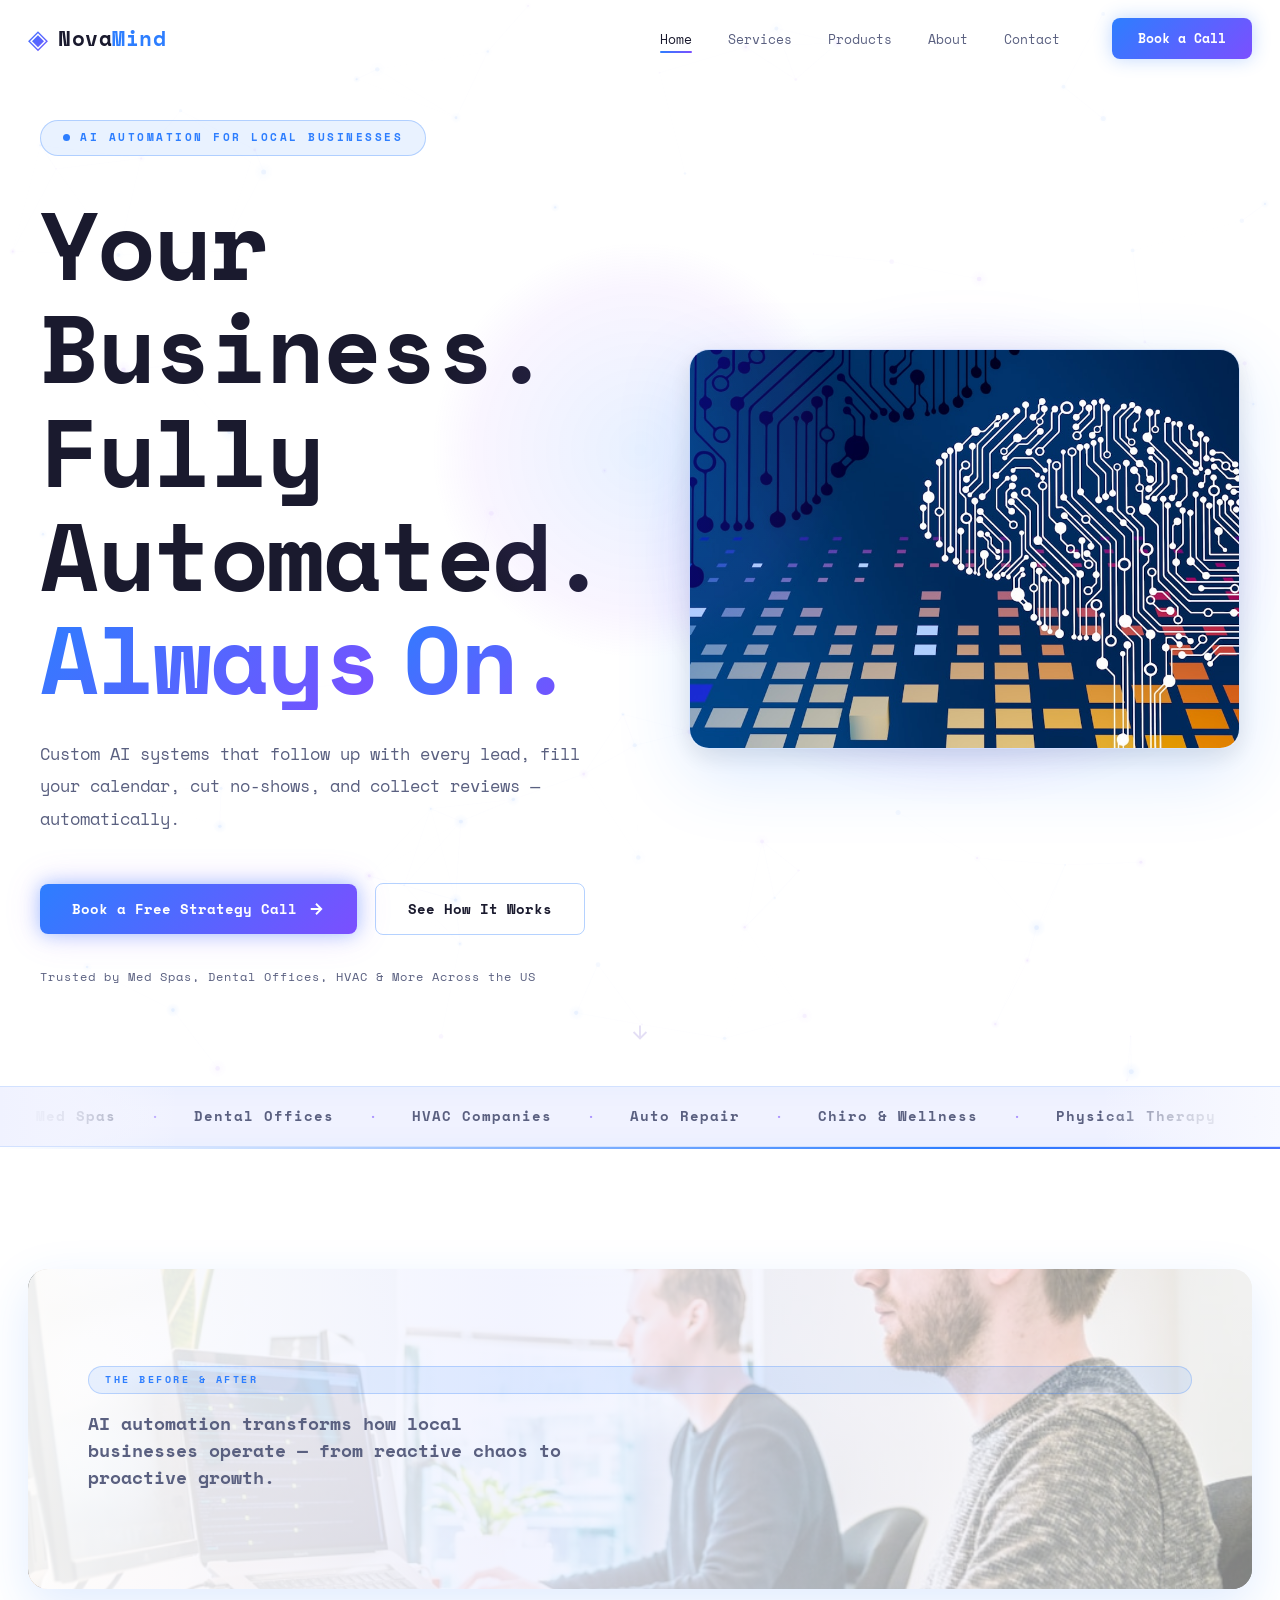
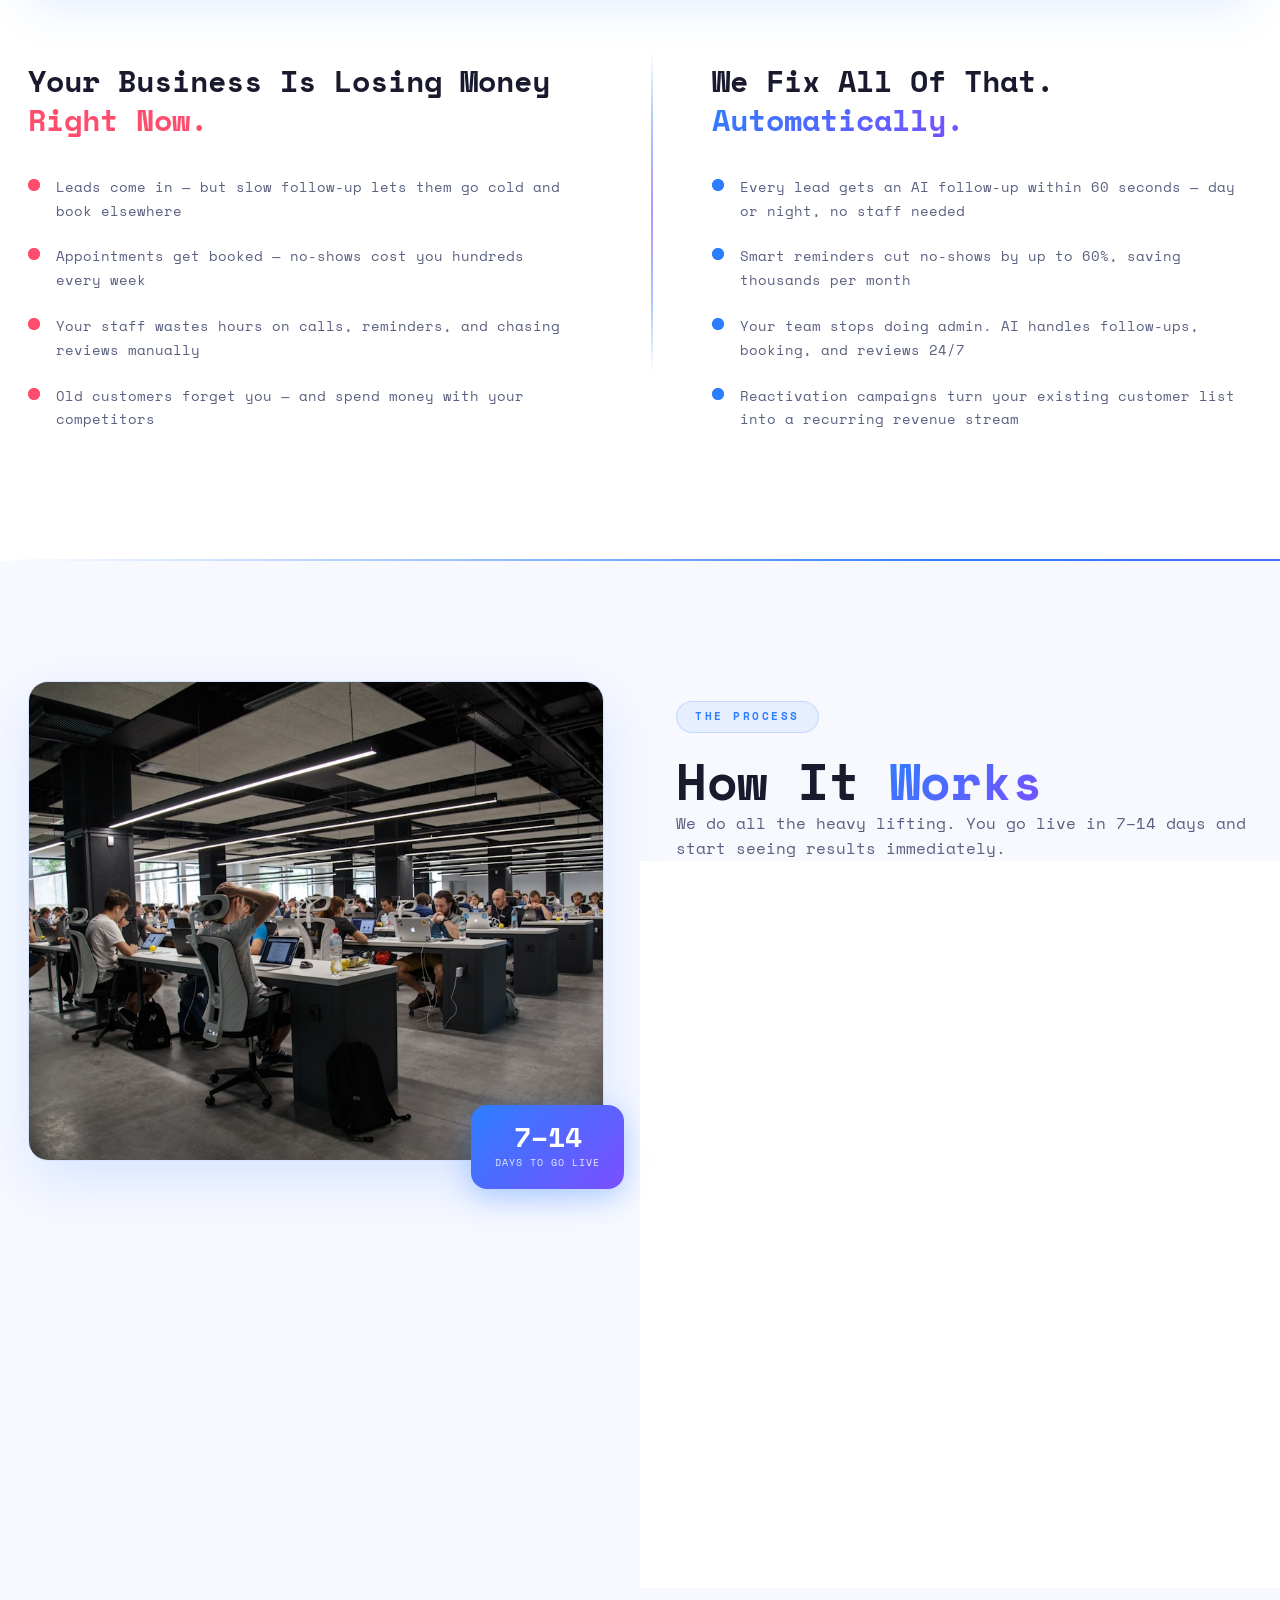
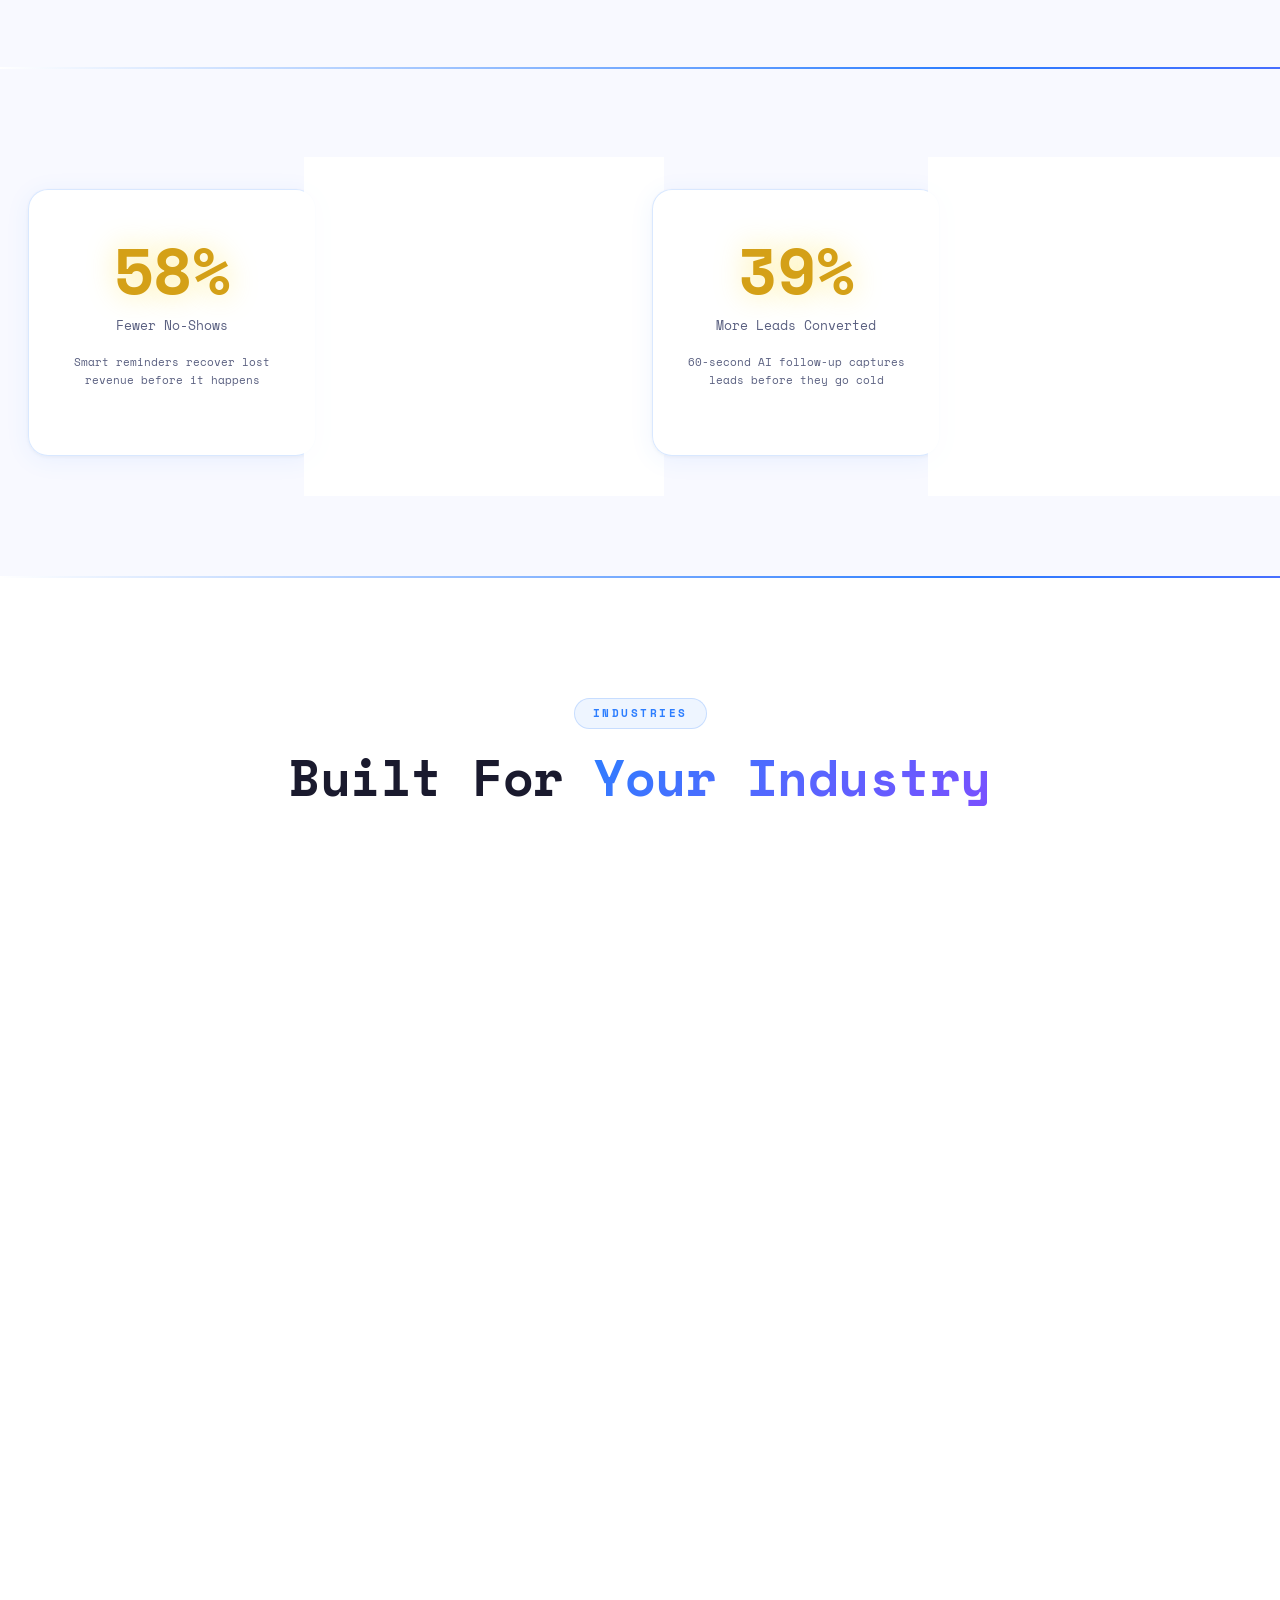
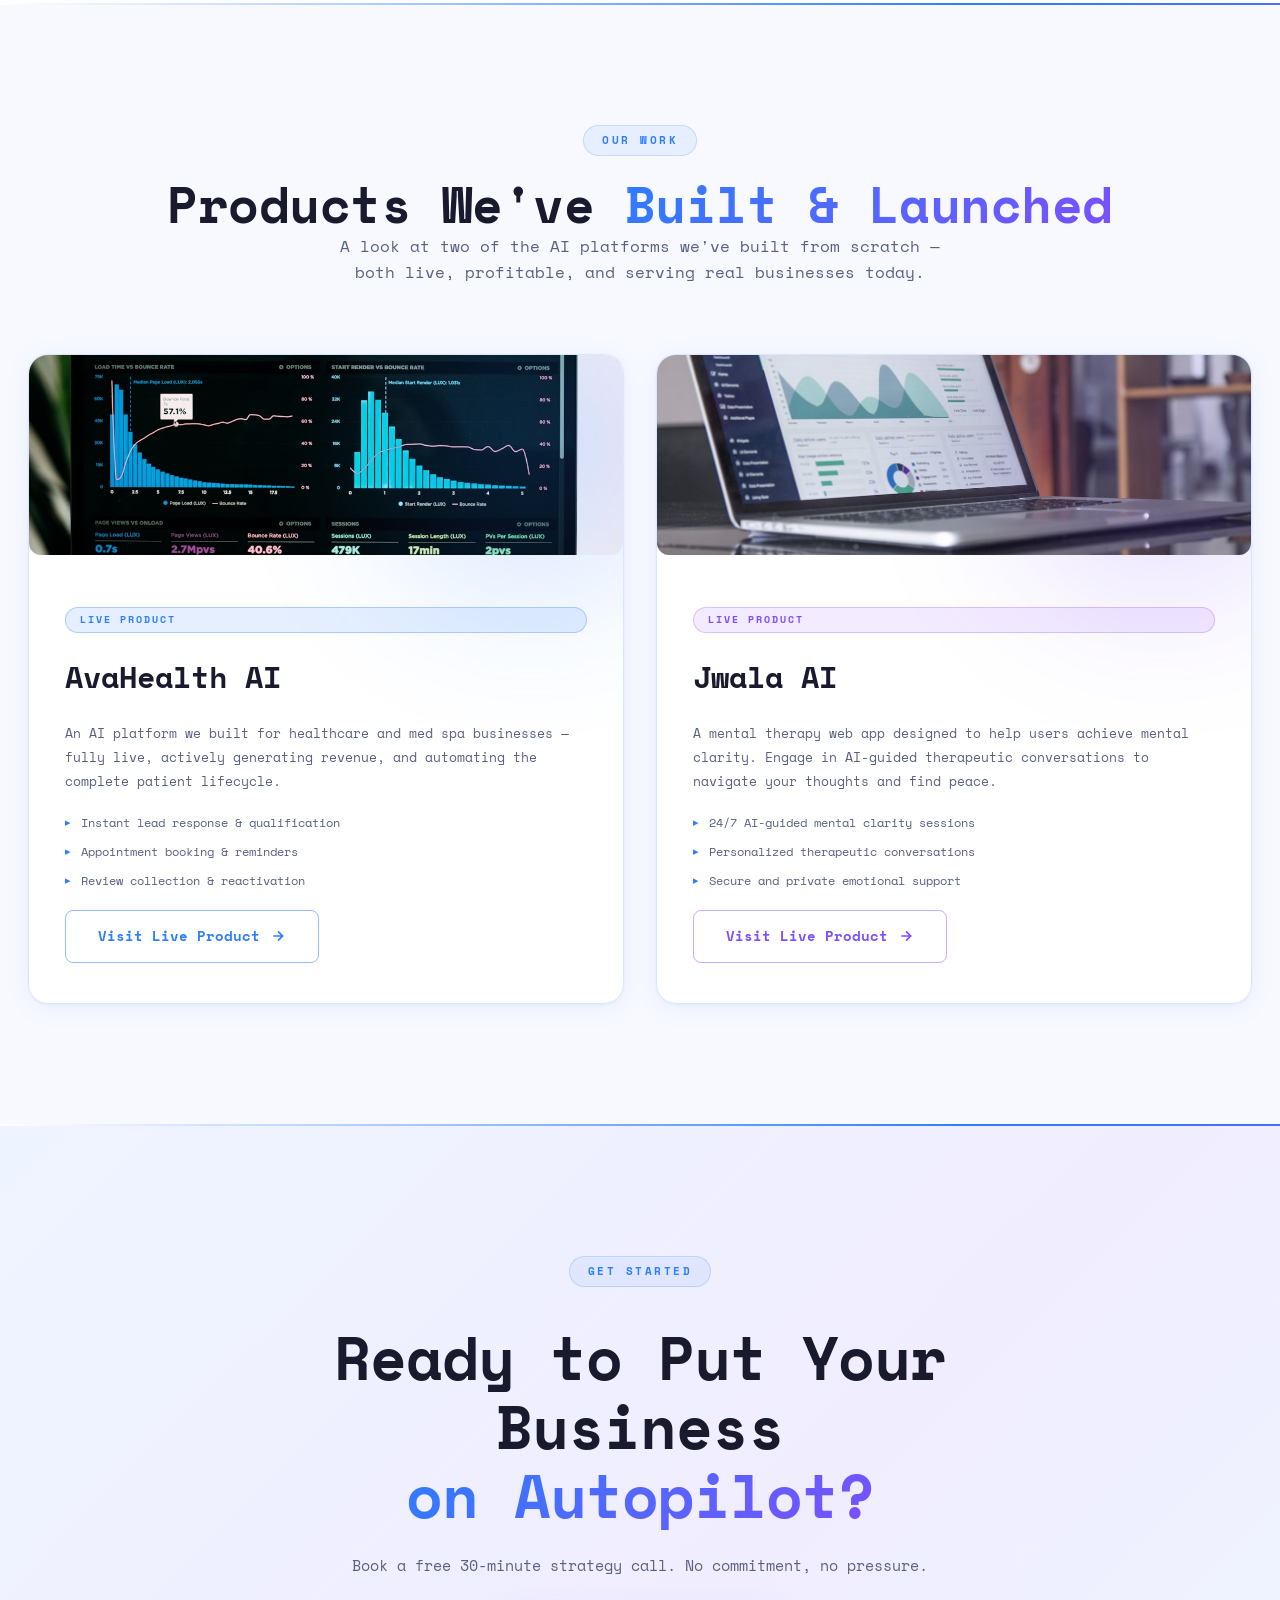
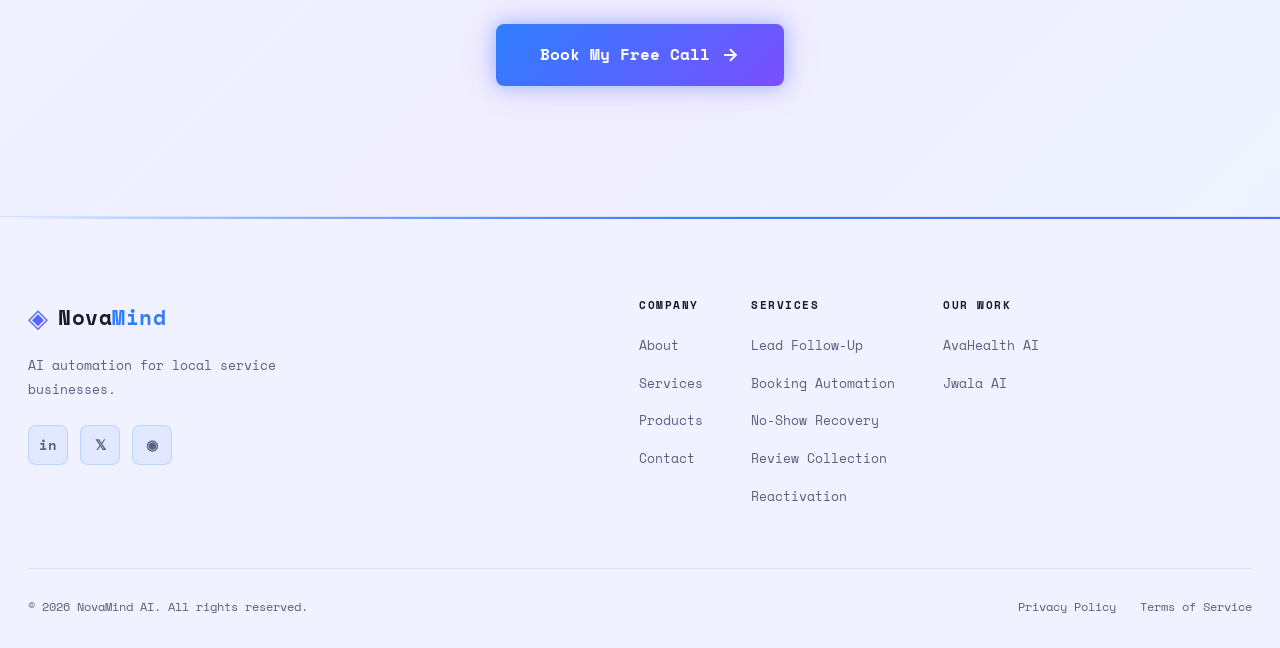
==== commit f874949c: "Update Jwala AI description to mental therapy app" ====
--- a/index.html
+++ b/index.html
@@ -1,478 +1,776 @@
-<!DOCTYPE html>
+<!doctype html>
 <html lang="en">
-<head>
-  <meta charset="UTF-8" />
-  <meta name="viewport" content="width=device-width, initial-scale=1.0" />
-  <title>NovaMind AI — AI Automation for Local Service Businesses</title>
-  <meta name="description" content="We build custom AI systems that follow up with every lead, fill your calendar, recover no-shows, and collect reviews — without your staff lifting a finger." />
-  <link rel="preconnect" href="https://fonts.googleapis.com" />
-  <link rel="preconnect" href="https://fonts.gstatic.com" crossorigin />
-  <link href="https://fonts.googleapis.com/css2?family=Space+Mono:ital,wght@0,400;0,700;1,400&display=swap" rel="stylesheet" />
-  <link rel="stylesheet" href="styles/global.css" />
-  <link rel="stylesheet" href="styles/home2.css" />
-  <link rel="stylesheet" href="styles/light-override.css" />
-</head>
-<body>
-
-  <!-- ░░ CURSOR GLOW ░░ -->
-  <div class="cursor-glow" id="cursorGlow"></div>
-
-  <!-- ░░ PAGE TRANSITION OVERLAY ░░ -->
-  <div class="page-overlay" id="pageOverlay"></div>
-
-  <!-- ═══════════════════════════════════════════
+    <head>
+        <meta charset="UTF-8" />
+        <meta name="viewport" content="width=device-width, initial-scale=1.0" />
+        <title>NovaMind AI — AI Automation for Local Service Businesses</title>
+        <meta
+            name="description"
+            content="We build custom AI systems that follow up with every lead, fill your calendar, recover no-shows, and collect reviews — without your staff lifting a finger."
+        />
+        <link rel="preconnect" href="https://fonts.googleapis.com" />
+        <link rel="preconnect" href="https://fonts.gstatic.com" crossorigin />
+        <link
+            href="https://fonts.googleapis.com/css2?family=Space+Mono:ital,wght@0,400;0,700;1,400&display=swap"
+            rel="stylesheet"
+        />
+        <link rel="stylesheet" href="styles/global.css" />
+        <link rel="stylesheet" href="styles/home2.css" />
+        <link rel="stylesheet" href="styles/light-override.css" />
+    </head>
+    <body>
+        <!-- ░░ CURSOR GLOW ░░ -->
+        <div class="cursor-glow" id="cursorGlow"></div>
+
+        <!-- ░░ PAGE TRANSITION OVERLAY ░░ -->
+        <div class="page-overlay" id="pageOverlay"></div>
+
+        <!-- ═══════════════════════════════════════════
        NAV
   ═══════════════════════════════════════════ -->
-  <nav class="navbar" id="navbar">
-    <div class="nav-inner">
-      <a href="index.html" class="nav-logo">
-        <span class="logo-mark">◈</span>
-        <span class="logo-word">Nova<em>Mind</em></span>
-      </a>
-
-      <ul class="nav-links" id="navLinks">
-        <li><a href="index.html"    class="nav-link active">Home</a></li>
-        <li><a href="services.html" class="nav-link">Services</a></li>
-        <li><a href="products.html" class="nav-link">Products</a></li>
-        <li><a href="about.html"    class="nav-link">About</a></li>
-        <li><a href="contact.html"  class="nav-link">Contact</a></li>
-      </ul>
-
-      <a href="contact.html" class="nav-cta">Book a Call</a>
-
-      <button class="hamburger" id="hamburger" aria-label="Toggle menu">
-        <span></span><span></span><span></span>
-      </button>
-    </div>
-  </nav>
-
-  <!-- ═══════════════════════════════════════════
+        <nav class="navbar" id="navbar">
+            <div class="nav-inner">
+                <a href="index.html" class="nav-logo">
+                    <span class="logo-mark">◈</span>
+                    <span class="logo-word">Nova<em>Mind</em></span>
+                </a>
+
+                <ul class="nav-links" id="navLinks">
+                    <li>
+                        <a href="index.html" class="nav-link active">Home</a>
+                    </li>
+                    <li>
+                        <a href="services.html" class="nav-link">Services</a>
+                    </li>
+                    <li>
+                        <a href="products.html" class="nav-link">Products</a>
+                    </li>
+                    <li><a href="about.html" class="nav-link">About</a></li>
+                    <li><a href="contact.html" class="nav-link">Contact</a></li>
+                </ul>
+
+                <a href="contact.html" class="nav-cta">Book a Call</a>
+
+                <button
+                    class="hamburger"
+                    id="hamburger"
+                    aria-label="Toggle menu"
+                >
+                    <span></span><span></span><span></span>
+                </button>
+            </div>
+        </nav>
+
+        <!-- ═══════════════════════════════════════════
        SECTION 1 — HERO
   ═══════════════════════════════════════════ -->
-  <section class="hero" id="hero">
-
-    <!-- Particle canvas -->
-    <canvas id="heroCanvas"></canvas>
-
-    <!-- Floating orbs -->
-    <div class="orb orb-blue"   aria-hidden="true"></div>
-    <div class="orb orb-purple" aria-hidden="true"></div>
-
-    <div class="hero-split">
-
-      <div class="hero-center">
-
-        <!-- Label -->
-        <div class="hero-label" id="heroLabel">
-          <span class="label-dot"></span>
-          AI AUTOMATION FOR LOCAL BUSINESSES
+        <section class="hero" id="hero">
+            <!-- Particle canvas -->
+            <canvas id="heroCanvas"></canvas>
+
+            <!-- Floating orbs -->
+            <div class="orb orb-blue" aria-hidden="true"></div>
+            <div class="orb orb-purple" aria-hidden="true"></div>
+
+            <div class="hero-split">
+                <div class="hero-center">
+                    <!-- Label -->
+                    <div class="hero-label" id="heroLabel">
+                        <span class="label-dot"></span>
+                        AI AUTOMATION FOR LOCAL BUSINESSES
+                    </div>
+
+                    <!-- Headline -->
+                    <h1
+                        class="hero-headline"
+                        id="heroHeadline"
+                        aria-label="Your Business. Fully Automated. Always On."
+                    >
+                        <span class="hw" style="--i: 0">Your</span
+                        ><span class="hw" style="--i: 1">Business.</span>
+                        <br />
+                        <span class="hw" style="--i: 2">Fully</span
+                        ><span class="hw" style="--i: 3">Automated.</span>
+                        <br />
+                        <span class="hw grad-word" style="--i: 4">Always</span
+                        ><span class="hw grad-word" style="--i: 5">On.</span>
+                    </h1>
+
+                    <!-- Sub -->
+                    <p class="hero-sub" id="heroSub">
+                        Custom AI systems that follow up with every lead, fill
+                        your calendar, cut no-shows, and collect reviews —
+                        automatically.
+                    </p>
+
+                    <!-- CTAs -->
+                    <div class="hero-ctas" id="heroCtas">
+                        <a
+                            href="contact.html"
+                            class="btn btn-primary"
+                            id="ctaPrimary"
+                        >
+                            <span>Book a Free Strategy Call</span>
+                            <svg
+                                width="18"
+                                height="18"
+                                viewBox="0 0 24 24"
+                                fill="none"
+                                stroke="currentColor"
+                                stroke-width="2.5"
+                            >
+                                <path d="M5 12h14M12 5l7 7-7 7" />
+                            </svg>
+                        </a>
+                        <a
+                            href="services.html"
+                            class="btn btn-ghost"
+                            id="ctaGhost"
+                        >
+                            <span>See How It Works</span>
+                        </a>
+                    </div>
+
+                    <!-- Trust line -->
+                    <p class="hero-trust" id="heroTrust">
+                        Trusted by Med Spas, Dental Offices, HVAC &amp; More
+                        Across the US
+                    </p>
+                </div>
+
+                <!-- Hero Image -->
+                <div class="hero-image-wrap" id="heroImageWrap">
+                    <div class="hero-image-glow"></div>
+                    <img
+                        src="images/hero_ai_automation.jpg"
+                        alt="AI automation system connecting a local business to a smart dashboard"
+                        class="hero-img"
+                        loading="eager"
+                    />
+                </div>
+            </div>
+
+            <!-- Scroll arrow -->
+            <div class="scroll-arrow" aria-hidden="true">
+                <svg
+                    width="22"
+                    height="22"
+                    viewBox="0 0 24 24"
+                    fill="none"
+                    stroke="currentColor"
+                    stroke-width="2"
+                >
+                    <path d="M12 5v14M5 12l7 7 7-7" />
+                </svg>
+            </div>
+        </section>
+
+        <!-- ═══════════════════════════════════════════
+       SECTION 2 — TICKER
+  ═══════════════════════════════════════════ -->
+        <div class="ticker-band" aria-label="Industries we serve">
+            <div class="ticker-fade ticker-fade-l"></div>
+            <div class="ticker-fade ticker-fade-r"></div>
+            <div class="ticker-track" id="tickerTrack">
+                <!-- items duplicated in JS for seamless loop -->
+            </div>
         </div>
 
-        <!-- Headline -->
-        <h1 class="hero-headline" id="heroHeadline" aria-label="Your Business. Fully Automated. Always On.">
-          <span class="hw" style="--i:0">Your</span><span class="hw" style="--i:1">Business.</span>
-          <br/>
-          <span class="hw" style="--i:2">Fully</span><span class="hw" style="--i:3">Automated.</span>
-          <br/>
-          <span class="hw grad-word" style="--i:4">Always</span><span class="hw grad-word" style="--i:5">On.</span>
-        </h1>
-
-        <!-- Sub -->
-        <p class="hero-sub" id="heroSub">
-          Custom AI systems that follow up with every lead, fill your calendar, cut no-shows, and collect reviews — automatically.
-        </p>
-
-        <!-- CTAs -->
-        <div class="hero-ctas" id="heroCtas">
-          <a href="contact.html" class="btn btn-primary" id="ctaPrimary">
-            <span>Book a Free Strategy Call</span>
-            <svg width="18" height="18" viewBox="0 0 24 24" fill="none" stroke="currentColor" stroke-width="2.5"><path d="M5 12h14M12 5l7 7-7 7"/></svg>
-          </a>
-          <a href="services.html" class="btn btn-ghost" id="ctaGhost">
-            <span>See How It Works</span>
-          </a>
-        </div>
-
-        <!-- Trust line -->
-        <p class="hero-trust" id="heroTrust">
-          Trusted by Med Spas, Dental Offices, HVAC &amp; More Across the US
-        </p>
-
-      </div>
-
-      <!-- Hero Image -->
-      <div class="hero-image-wrap" id="heroImageWrap">
-        <div class="hero-image-glow"></div>
-        <img
-          src="images/hero_ai_automation.jpg"
-          alt="AI automation system connecting a local business to a smart dashboard"
-          class="hero-img"
-          loading="eager"
-        />
-      </div>
-
-    </div>
-
-    <!-- Scroll arrow -->
-    <div class="scroll-arrow" aria-hidden="true">
-      <svg width="22" height="22" viewBox="0 0 24 24" fill="none" stroke="currentColor" stroke-width="2"><path d="M12 5v14M5 12l7 7 7-7"/></svg>
-    </div>
-
-  </section>
-
-  <!-- ═══════════════════════════════════════════
-       SECTION 2 — TICKER
-  ═══════════════════════════════════════════ -->
-  <div class="ticker-band" aria-label="Industries we serve">
-    <div class="ticker-fade ticker-fade-l"></div>
-    <div class="ticker-fade ticker-fade-r"></div>
-    <div class="ticker-track" id="tickerTrack">
-      <!-- items duplicated in JS for seamless loop -->
-    </div>
-  </div>
-
-  <!-- ═══════════════════════════════════════════
+        <!-- ═══════════════════════════════════════════
        SECTION 3 — PROBLEM & SOLUTION
   ═══════════════════════════════════════════ -->
-  <section class="section ps-section" id="problemSolution">
-    <div class="container">
-
-      <!-- Section image banner -->
-      <div class="ps-image-banner reveal-up">
-        <img src="images/problem_solution.jpg" alt="Business owners: stressed with manual work vs. calm with AI automation" class="ps-banner-img" loading="lazy" />
-        <div class="ps-banner-overlay">
-          <span class="ps-banner-tag">The Before &amp; After</span>
-          <p class="ps-banner-text">AI automation transforms how local businesses operate — from reactive chaos to proactive growth.</p>
-        </div>
-      </div>
-
-      <div class="ps-grid">
-
-        <!-- LEFT — Problem -->
-        <div class="ps-col ps-problem slide-left">
-          <h2 class="ps-heading problem-heading">Your Business Is Losing Money <span class="red-text">Right Now.</span></h2>
-          <ul class="ps-list">
-            <li><span class="ps-dot ps-dot-red"></span>Leads come in — but slow follow-up lets them go cold and book elsewhere</li>
-            <li><span class="ps-dot ps-dot-red"></span>Appointments get booked — no-shows cost you hundreds every week</li>
-            <li><span class="ps-dot ps-dot-red"></span>Your staff wastes hours on calls, reminders, and chasing reviews manually</li>
-            <li><span class="ps-dot ps-dot-red"></span>Old customers forget you — and spend money with your competitors</li>
-          </ul>
-        </div>
-
-        <!-- DIVIDER -->
-        <div class="ps-divider" aria-hidden="true">
-          <div class="divider-line"></div>
-        </div>
-
-        <!-- RIGHT — Solution -->
-        <div class="ps-col ps-solution slide-right">
-          <h2 class="ps-heading solution-heading">We Fix All Of That. <span class="gradient-text">Automatically.</span></h2>
-          <ul class="ps-list">
-            <li><span class="ps-dot ps-dot-blue"></span>Every lead gets an AI follow-up within 60 seconds — day or night, no staff needed</li>
-            <li><span class="ps-dot ps-dot-blue"></span>Smart reminders cut no-shows by up to 60%, saving thousands per month</li>
-            <li><span class="ps-dot ps-dot-blue"></span>Your team stops doing admin. AI handles follow-ups, booking, and reviews 24/7</li>
-            <li><span class="ps-dot ps-dot-blue"></span>Reactivation campaigns turn your existing customer list into a recurring revenue stream</li>
-          </ul>
-        </div>
-
-      </div>
-    </div>
-  </section>
-
-  <!-- ═══════════════════════════════════════════
+        <section class="section ps-section" id="problemSolution">
+            <div class="container">
+                <!-- Section image banner -->
+                <div class="ps-image-banner reveal-up">
+                    <img
+                        src="images/problem_solution.jpg"
+                        alt="Business owners: stressed with manual work vs. calm with AI automation"
+                        class="ps-banner-img"
+                        loading="lazy"
+                    />
+                    <div class="ps-banner-overlay">
+                        <span class="ps-banner-tag"
+                            >The Before &amp; After</span
+                        >
+                        <p class="ps-banner-text">
+                            AI automation transforms how local businesses
+                            operate — from reactive chaos to proactive growth.
+                        </p>
+                    </div>
+                </div>
+
+                <div class="ps-grid">
+                    <!-- LEFT — Problem -->
+                    <div class="ps-col ps-problem slide-left">
+                        <h2 class="ps-heading problem-heading">
+                            Your Business Is Losing Money
+                            <span class="red-text">Right Now.</span>
+                        </h2>
+                        <ul class="ps-list">
+                            <li>
+                                <span class="ps-dot ps-dot-red"></span>Leads
+                                come in — but slow follow-up lets them go cold
+                                and book elsewhere
+                            </li>
+                            <li>
+                                <span class="ps-dot ps-dot-red"></span
+                                >Appointments get booked — no-shows cost you
+                                hundreds every week
+                            </li>
+                            <li>
+                                <span class="ps-dot ps-dot-red"></span>Your
+                                staff wastes hours on calls, reminders, and
+                                chasing reviews manually
+                            </li>
+                            <li>
+                                <span class="ps-dot ps-dot-red"></span>Old
+                                customers forget you — and spend money with your
+                                competitors
+                            </li>
+                        </ul>
+                    </div>
+
+                    <!-- DIVIDER -->
+                    <div class="ps-divider" aria-hidden="true">
+                        <div class="divider-line"></div>
+                    </div>
+
+                    <!-- RIGHT — Solution -->
+                    <div class="ps-col ps-solution slide-right">
+                        <h2 class="ps-heading solution-heading">
+                            We Fix All Of That.
+                            <span class="gradient-text">Automatically.</span>
+                        </h2>
+                        <ul class="ps-list">
+                            <li>
+                                <span class="ps-dot ps-dot-blue"></span>Every
+                                lead gets an AI follow-up within 60 seconds —
+                                day or night, no staff needed
+                            </li>
+                            <li>
+                                <span class="ps-dot ps-dot-blue"></span>Smart
+                                reminders cut no-shows by up to 60%, saving
+                                thousands per month
+                            </li>
+                            <li>
+                                <span class="ps-dot ps-dot-blue"></span>Your
+                                team stops doing admin. AI handles follow-ups,
+                                booking, and reviews 24/7
+                            </li>
+                            <li>
+                                <span class="ps-dot ps-dot-blue"></span
+                                >Reactivation campaigns turn your existing
+                                customer list into a recurring revenue stream
+                            </li>
+                        </ul>
+                    </div>
+                </div>
+            </div>
+        </section>
+
+        <!-- ═══════════════════════════════════════════
        SECTION 4 — HOW IT WORKS
   ═══════════════════════════════════════════ -->
-  <section class="section hiw-section" id="howItWorks">
-    <div class="container">
-
-      <div class="hiw-layout">
-
-        <!-- LEFT: image -->
-        <div class="hiw-image-col reveal-up">
-          <div class="hiw-image-wrap">
-            <img src="images/how_it_works.jpg" alt="Team building and deploying an AI automation system" class="hiw-img" loading="lazy" />
-            <div class="hiw-img-badge">
-              <span class="hiw-badge-num">7–14</span>
-              <span class="hiw-badge-label">Days to Go Live</span>
-            </div>
-          </div>
-        </div>
-
-        <!-- RIGHT: content -->
-        <div class="hiw-content-col">
-          <div class="section-header reveal-up" style="text-align:left;margin-bottom:2rem;">
-            <span class="sec-tag">The Process</span>
-            <h2 class="sec-title">How It <span class="gradient-text">Works</span></h2>
-            <p class="sec-sub" style="margin:0;">We do all the heavy lifting. You go live in 7–14 days and start seeing results immediately.</p>
-          </div>
-
-          <!-- Steps + connector -->
-          <div class="hiw-wrapper">
-            <!-- animated connector line -->
-            <div class="hiw-connector" aria-hidden="true">
-              <div class="connector-line"></div>
-              <div class="connector-dot dot-1"></div>
-              <div class="connector-dot dot-2"></div>
-              <div class="connector-dot dot-3"></div>
-            </div>
-
-            <div class="hiw-cards">
-              <div class="hiw-card glass reveal-up" style="--d:0s">
-                <div class="hiw-num">01</div>
-                <h3>Audit</h3>
-                <p>We map exactly where you're losing leads, money, and customers. Most businesses are surprised how much slips through the cracks.</p>
-              </div>
-              <div class="hiw-card glass reveal-up" style="--d:.15s">
-                <div class="hiw-num">02</div>
-                <h3>Build</h3>
-                <p>We build your custom AI system in 7–14 days — trained on your business, connected to your calendar and CRM. No templates.</p>
-              </div>
-              <div class="hiw-card glass reveal-up" style="--d:.3s">
-                <div class="hiw-num">03</div>
-                <h3>Scale</h3>
-                <p>Your AI runs 24/7 — following up leads, filling your calendar, collecting reviews, and reactivating customers. You just serve them.</p>
-              </div>
-            </div>
-          </div>
-        </div>
-
-      </div>
-
-    </div>
-  </section>
-
-  <!-- ═══════════════════════════════════════════
+        <section class="section hiw-section" id="howItWorks">
+            <div class="container">
+                <div class="hiw-layout">
+                    <!-- LEFT: image -->
+                    <div class="hiw-image-col reveal-up">
+                        <div class="hiw-image-wrap">
+                            <img
+                                src="images/how_it_works.jpg"
+                                alt="Team building and deploying an AI automation system"
+                                class="hiw-img"
+                                loading="lazy"
+                            />
+                            <div class="hiw-img-badge">
+                                <span class="hiw-badge-num">7–14</span>
+                                <span class="hiw-badge-label"
+                                    >Days to Go Live</span
+                                >
+                            </div>
+                        </div>
+                    </div>
+
+                    <!-- RIGHT: content -->
+                    <div class="hiw-content-col">
+                        <div
+                            class="section-header reveal-up"
+                            style="text-align: left; margin-bottom: 2rem"
+                        >
+                            <span class="sec-tag">The Process</span>
+                            <h2 class="sec-title">
+                                How It <span class="gradient-text">Works</span>
+                            </h2>
+                            <p class="sec-sub" style="margin: 0">
+                                We do all the heavy lifting. You go live in 7–14
+                                days and start seeing results immediately.
+                            </p>
+                        </div>
+
+                        <!-- Steps + connector -->
+                        <div class="hiw-wrapper">
+                            <!-- animated connector line -->
+                            <div class="hiw-connector" aria-hidden="true">
+                                <div class="connector-line"></div>
+                                <div class="connector-dot dot-1"></div>
+                                <div class="connector-dot dot-2"></div>
+                                <div class="connector-dot dot-3"></div>
+                            </div>
+
+                            <div class="hiw-cards">
+                                <div
+                                    class="hiw-card glass reveal-up"
+                                    style="--d: 0s"
+                                >
+                                    <div class="hiw-num">01</div>
+                                    <h3>Audit</h3>
+                                    <p>
+                                        We map exactly where you're losing
+                                        leads, money, and customers. Most
+                                        businesses are surprised how much slips
+                                        through the cracks.
+                                    </p>
+                                </div>
+                                <div
+                                    class="hiw-card glass reveal-up"
+                                    style="--d: 0.15s"
+                                >
+                                    <div class="hiw-num">02</div>
+                                    <h3>Build</h3>
+                                    <p>
+                                        We build your custom AI system in 7–14
+                                        days — trained on your business,
+                                        connected to your calendar and CRM. No
+                                        templates.
+                                    </p>
+                                </div>
+                                <div
+                                    class="hiw-card glass reveal-up"
+                                    style="--d: 0.3s"
+                                >
+                                    <div class="hiw-num">03</div>
+                                    <h3>Scale</h3>
+                                    <p>
+                                        Your AI runs 24/7 — following up leads,
+                                        filling your calendar, collecting
+                                        reviews, and reactivating customers. You
+                                        just serve them.
+                                    </p>
+                                </div>
+                            </div>
+                        </div>
+                    </div>
+                </div>
+            </div>
+        </section>
+
+        <!-- ═══════════════════════════════════════════
        SECTION 5 — STATS
   ═══════════════════════════════════════════ -->
-  <section class="section stats-section" id="stats">
-    <div class="stats-orb stats-orb-1" aria-hidden="true"></div>
-    <div class="stats-orb stats-orb-2" aria-hidden="true"></div>
-    <div class="container">
-      <div class="stats-grid">
-
-        <div class="stat-card glass reveal-up" style="--d:0s">
-          <div class="stat-num gold" data-target="60" data-suffix="%">0</div>
-          <div class="stat-label">Fewer No-Shows</div>
-          <div class="stat-sub">Smart reminders recover lost revenue before it happens</div>
-        </div>
-        <div class="stat-card glass reveal-up" style="--d:.12s">
-          <div class="stat-num gold" data-target="3" data-suffix="x">0</div>
-          <div class="stat-label">More Reviews Collected</div>
-          <div class="stat-sub">Build social proof on autopilot, attract more customers</div>
-        </div>
-        <div class="stat-card glass reveal-up" style="--d:.24s">
-          <div class="stat-num gold" data-target="40" data-suffix="%">0</div>
-          <div class="stat-label">More Leads Converted</div>
-          <div class="stat-sub">60-second AI follow-up captures leads before they go cold</div>
-        </div>
-        <div class="stat-card glass reveal-up" style="--d:.36s">
-          <div class="stat-num gold" data-suffix="">24/7</div>
-          <div class="stat-label">Runs Without Staff</div>
-          <div class="stat-sub">Save thousands in admin hours every single month</div>
-        </div>
-
-      </div>
-    </div>
-  </section>
-
-  <!-- ═══════════════════════════════════════════
+        <section class="section stats-section" id="stats">
+            <div class="stats-orb stats-orb-1" aria-hidden="true"></div>
+            <div class="stats-orb stats-orb-2" aria-hidden="true"></div>
+            <div class="container">
+                <div class="stats-grid">
+                    <div class="stat-card glass reveal-up" style="--d: 0s">
+                        <div
+                            class="stat-num gold"
+                            data-target="60"
+                            data-suffix="%"
+                        >
+                            0
+                        </div>
+                        <div class="stat-label">Fewer No-Shows</div>
+                        <div class="stat-sub">
+                            Smart reminders recover lost revenue before it
+                            happens
+                        </div>
+                    </div>
+                    <div class="stat-card glass reveal-up" style="--d: 0.12s">
+                        <div
+                            class="stat-num gold"
+                            data-target="3"
+                            data-suffix="x"
+                        >
+                            0
+                        </div>
+                        <div class="stat-label">More Reviews Collected</div>
+                        <div class="stat-sub">
+                            Build social proof on autopilot, attract more
+                            customers
+                        </div>
+                    </div>
+                    <div class="stat-card glass reveal-up" style="--d: 0.24s">
+                        <div
+                            class="stat-num gold"
+                            data-target="40"
+                            data-suffix="%"
+                        >
+                            0
+                        </div>
+                        <div class="stat-label">More Leads Converted</div>
+                        <div class="stat-sub">
+                            60-second AI follow-up captures leads before they go
+                            cold
+                        </div>
+                    </div>
+                    <div class="stat-card glass reveal-up" style="--d: 0.36s">
+                        <div class="stat-num gold" data-suffix="">24/7</div>
+                        <div class="stat-label">Runs Without Staff</div>
+                        <div class="stat-sub">
+                            Save thousands in admin hours every single month
+                        </div>
+                    </div>
+                </div>
+            </div>
+        </section>
+
+        <!-- ═══════════════════════════════════════════
        SECTION 6 — INDUSTRIES
   ═══════════════════════════════════════════ -->
-  <section class="section ind-section" id="industries">
-    <div class="container">
-
-      <div class="section-header reveal-up">
-        <span class="sec-tag">Industries</span>
-        <h2 class="sec-title">Built For <span class="gradient-text">Your Industry</span></h2>
-      </div>
-
-      <div class="ind-grid">
-        <div class="ind-card glass reveal-up" style="--d:0s">
-          <div class="ind-card-img-wrap">
-            <img src="images/medspa.jpg" alt="Med spa treatment room" class="ind-card-img" loading="lazy" />
-          </div>
-          <h3>Med Spas &amp; Aesthetics</h3>
-          <p>Fill every slot automatically</p>
-        </div>
-        <div class="ind-card glass reveal-up" style="--d:.1s">
-          <div class="ind-card-img-wrap">
-            <img src="images/dental.jpg" alt="Dental office" class="ind-card-img" loading="lazy" />
-          </div>
-          <h3>Dental Offices</h3>
-          <p>Reactivate patients, eliminate no-shows</p>
-        </div>
-        <div class="ind-card glass reveal-up" style="--d:.2s">
-          <div class="ind-card-img-wrap">
-            <img src="images/hvac.jpg" alt="HVAC technician at work" class="ind-card-img" loading="lazy" />
-          </div>
-          <h3>HVAC &amp; Home Services</h3>
-          <p>Never miss a lead or follow-up</p>
-        </div>
-        <div class="ind-card glass reveal-up" style="--d:.3s">
-          <div class="ind-card-img-wrap">
-            <img src="images/auto_repair.jpg" alt="Auto repair shop" class="ind-card-img" loading="lazy" />
-          </div>
-          <h3>Auto Repair &amp; Dealerships</h3>
-          <p>Automate reminders, reviews, reactivation</p>
-        </div>
-        <div class="ind-card glass reveal-up" style="--d:.4s">
-          <div class="ind-card-img-wrap">
-            <img src="images/chiro.jpg" alt="Chiropractic wellness clinic" class="ind-card-img" loading="lazy" />
-          </div>
-          <h3>Chiro &amp; Wellness</h3>
-          <p>Keep your schedule full on autopilot</p>
-        </div>
-        <div class="ind-card glass reveal-up" style="--d:.5s">
-          <div class="ind-card-img-wrap">
-            <img src="images/wellness.jpg" alt="Physical therapy session" class="ind-card-img" loading="lazy" />
-          </div>
-          <h3>Physical Therapy</h3>
-          <p>Onboard new patients and reactivate old ones</p>
-        </div>
-      </div>
-
-    </div>
-  </section>
-
-  <!-- ═══════════════════════════════════════════
+        <section class="section ind-section" id="industries">
+            <div class="container">
+                <div class="section-header reveal-up">
+                    <span class="sec-tag">Industries</span>
+                    <h2 class="sec-title">
+                        Built For
+                        <span class="gradient-text">Your Industry</span>
+                    </h2>
+                </div>
+
+                <div class="ind-grid">
+                    <div class="ind-card glass reveal-up" style="--d: 0s">
+                        <div class="ind-card-img-wrap">
+                            <img
+                                src="images/medspa.jpg"
+                                alt="Med spa treatment room"
+                                class="ind-card-img"
+                                loading="lazy"
+                            />
+                        </div>
+                        <h3>Med Spas &amp; Aesthetics</h3>
+                        <p>Fill every slot automatically</p>
+                    </div>
+                    <div class="ind-card glass reveal-up" style="--d: 0.1s">
+                        <div class="ind-card-img-wrap">
+                            <img
+                                src="images/dental.jpg"
+                                alt="Dental office"
+                                class="ind-card-img"
+                                loading="lazy"
+                            />
+                        </div>
+                        <h3>Dental Offices</h3>
+                        <p>Reactivate patients, eliminate no-shows</p>
+                    </div>
+                    <div class="ind-card glass reveal-up" style="--d: 0.2s">
+                        <div class="ind-card-img-wrap">
+                            <img
+                                src="images/hvac.jpg"
+                                alt="HVAC technician at work"
+                                class="ind-card-img"
+                                loading="lazy"
+                            />
+                        </div>
+                        <h3>HVAC &amp; Home Services</h3>
+                        <p>Never miss a lead or follow-up</p>
+                    </div>
+                    <div class="ind-card glass reveal-up" style="--d: 0.3s">
+                        <div class="ind-card-img-wrap">
+                            <img
+                                src="images/auto_repair.jpg"
+                                alt="Auto repair shop"
+                                class="ind-card-img"
+                                loading="lazy"
+                            />
+                        </div>
+                        <h3>Auto Repair &amp; Dealerships</h3>
+                        <p>Automate reminders, reviews, reactivation</p>
+                    </div>
+                    <div class="ind-card glass reveal-up" style="--d: 0.4s">
+                        <div class="ind-card-img-wrap">
+                            <img
+                                src="images/chiro.jpg"
+                                alt="Chiropractic wellness clinic"
+                                class="ind-card-img"
+                                loading="lazy"
+                            />
+                        </div>
+                        <h3>Chiro &amp; Wellness</h3>
+                        <p>Keep your schedule full on autopilot</p>
+                    </div>
+                    <div class="ind-card glass reveal-up" style="--d: 0.5s">
+                        <div class="ind-card-img-wrap">
+                            <img
+                                src="images/wellness.jpg"
+                                alt="Physical therapy session"
+                                class="ind-card-img"
+                                loading="lazy"
+                            />
+                        </div>
+                        <h3>Physical Therapy</h3>
+                        <p>Onboard new patients and reactivate old ones</p>
+                    </div>
+                </div>
+            </div>
+        </section>
+
+        <!-- ═══════════════════════════════════════════
        SECTION 7 — PRODUCTS TEASER
   ═══════════════════════════════════════════ -->
-  <section class="section prod-section" id="products">
-    <div class="container">
-
-      <div class="section-header reveal-up">
-        <span class="sec-tag">Our Work</span>
-        <h2 class="sec-title">Products We've <span class="gradient-text">Built &amp; Launched</span></h2>
-        <p class="sec-sub" style="max-width:600px;margin:0 auto;">A look at two of the AI platforms we've built from scratch — both live, profitable, and serving real businesses today.</p>
-      </div>
-
-      <div class="prod-grid">
-
-        <div class="prod-card glass reveal-up" style="--d:0s">
-          <div class="prod-glow prod-glow-blue" aria-hidden="true"></div>
-          <div class="prod-card-img-wrap">
-            <img src="images/ai_dashboard.jpg" alt="AvaHealth AI dashboard showing leads, bookings and analytics" class="prod-card-img" loading="lazy" />
-          </div>
-          <div class="prod-badge">Live Product</div>
-          <h3 class="prod-name">AvaHealth AI</h3>
-          <p class="prod-desc">An AI platform we built for healthcare and med spa businesses — fully live, actively generating revenue, and automating the complete patient lifecycle.</p>
-          <ul class="prod-feats">
-            <li>Instant lead response &amp; qualification</li>
-            <li>Appointment booking &amp; reminders</li>
-            <li>Review collection &amp; reactivation</li>
-          </ul>
-          <a href="https://avahealthai.com" target="_blank" rel="noopener" class="btn btn-outline prod-btn">
-            <span>Visit Live Product</span>
-            <svg width="16" height="16" viewBox="0 0 24 24" fill="none" stroke="currentColor" stroke-width="2.5"><path d="M5 12h14M12 5l7 7-7 7"/></svg>
-          </a>
-        </div>
-
-        <div class="prod-card glass reveal-up" style="--d:.18s">
-          <div class="prod-glow prod-glow-purple" aria-hidden="true"></div>
-          <div class="prod-card-img-wrap">
-            <img src="images/products_hero.jpg" alt="Jwala AI dashboard for home service businesses" class="prod-card-img" loading="lazy" />
-          </div>
-          <div class="prod-badge prod-badge-purple">Live Product</div>
-          <h3 class="prod-name">Jwala AI</h3>
-          <p class="prod-desc">An AI automation platform we built for home service businesses — live and already turning leads into booked jobs and past clients into repeat revenue.</p>
-          <ul class="prod-feats">
-            <li>24/7 AI lead follow-up via SMS &amp; voice</li>
-            <li>Calendar-synced job booking &amp; reminders</li>
-            <li>Seasonal reactivation campaigns</li>
-          </ul>
-          <a href="https://jwalaai.com" target="_blank" rel="noopener" class="btn btn-outline prod-btn prod-btn-purple">
-            <span>Visit Live Product</span>
-            <svg width="16" height="16" viewBox="0 0 24 24" fill="none" stroke="currentColor" stroke-width="2.5"><path d="M5 12h14M12 5l7 7-7 7"/></svg>
-          </a>
-        </div>
-
-      </div>
-
-    </div>
-  </section>
-
-  <!-- ═══════════════════════════════════════════
+        <section class="section prod-section" id="products">
+            <div class="container">
+                <div class="section-header reveal-up">
+                    <span class="sec-tag">Our Work</span>
+                    <h2 class="sec-title">
+                        Products We've
+                        <span class="gradient-text">Built &amp; Launched</span>
+                    </h2>
+                    <p class="sec-sub" style="max-width: 600px; margin: 0 auto">
+                        A look at two of the AI platforms we've built from
+                        scratch — both live, profitable, and serving real
+                        businesses today.
+                    </p>
+                </div>
+
+                <div class="prod-grid">
+                    <div class="prod-card glass reveal-up" style="--d: 0s">
+                        <div
+                            class="prod-glow prod-glow-blue"
+                            aria-hidden="true"
+                        ></div>
+                        <div class="prod-card-img-wrap">
+                            <img
+                                src="images/ai_dashboard.jpg"
+                                alt="AvaHealth AI dashboard showing leads, bookings and analytics"
+                                class="prod-card-img"
+                                loading="lazy"
+                            />
+                        </div>
+                        <div class="prod-badge">Live Product</div>
+                        <h3 class="prod-name">AvaHealth AI</h3>
+                        <p class="prod-desc">
+                            An AI platform we built for healthcare and med spa
+                            businesses — fully live, actively generating
+                            revenue, and automating the complete patient
+                            lifecycle.
+                        </p>
+                        <ul class="prod-feats">
+                            <li>Instant lead response &amp; qualification</li>
+                            <li>Appointment booking &amp; reminders</li>
+                            <li>Review collection &amp; reactivation</li>
+                        </ul>
+                        <a
+                            href="https://avahealthai.com"
+                            target="_blank"
+                            rel="noopener"
+                            class="btn btn-outline prod-btn"
+                        >
+                            <span>Visit Live Product</span>
+                            <svg
+                                width="16"
+                                height="16"
+                                viewBox="0 0 24 24"
+                                fill="none"
+                                stroke="currentColor"
+                                stroke-width="2.5"
+                            >
+                                <path d="M5 12h14M12 5l7 7-7 7" />
+                            </svg>
+                        </a>
+                    </div>
+
+                    <div class="prod-card glass reveal-up" style="--d: 0.18s">
+                        <div
+                            class="prod-glow prod-glow-purple"
+                            aria-hidden="true"
+                        ></div>
+                        <div class="prod-card-img-wrap">
+                            <img
+                                src="images/products_hero.jpg"
+                                alt="Jwala AI dashboard for mental therapy and clarity"
+                                class="prod-card-img"
+                                loading="lazy"
+                            />
+                        </div>
+                        <div class="prod-badge prod-badge-purple">
+                            Live Product
+                        </div>
+                        <h3 class="prod-name">Jwala AI</h3>
+                        <p class="prod-desc">
+                            A mental therapy web app designed to help users
+                            achieve mental clarity. Engage in AI-guided
+                            therapeutic conversations to navigate your thoughts
+                            and find peace.
+                        </p>
+                        <ul class="prod-feats">
+                            <li>24/7 AI-guided mental clarity sessions</li>
+                            <li>Personalized therapeutic conversations</li>
+                            <li>Secure and private emotional support</li>
+                        </ul>
+                        <a
+                            href="https://jwalaai.com"
+                            target="_blank"
+                            rel="noopener"
+                            class="btn btn-outline prod-btn prod-btn-purple"
+                        >
+                            <span>Visit Live Product</span>
+                            <svg
+                                width="16"
+                                height="16"
+                                viewBox="0 0 24 24"
+                                fill="none"
+                                stroke="currentColor"
+                                stroke-width="2.5"
+                            >
+                                <path d="M5 12h14M12 5l7 7-7 7" />
+                            </svg>
+                        </a>
+                    </div>
+                </div>
+            </div>
+        </section>
+
+        <!-- ═══════════════════════════════════════════
        SECTION 8 — CTA BANNER
   ═══════════════════════════════════════════ -->
-  <section class="cta-banner" id="ctaBanner">
-    <div class="cta-orb cta-orb-1" aria-hidden="true"></div>
-    <div class="cta-orb cta-orb-2" aria-hidden="true"></div>
-    <div class="cta-inner reveal-up">
-      <span class="sec-tag">Get Started</span>
-      <h2 class="cta-headline">Ready to Put Your Business<br/><span class="gradient-text">on Autopilot?</span></h2>
-      <p class="cta-sub">Book a free 30-minute strategy call. No commitment, no pressure.</p>
-      <a href="contact.html" class="btn btn-primary btn-large">
-        <span>Book My Free Call</span>
-        <svg width="20" height="20" viewBox="0 0 24 24" fill="none" stroke="currentColor" stroke-width="2.5"><path d="M5 12h14M12 5l7 7-7 7"/></svg>
-      </a>
-    </div>
-  </section>
-
-  <!-- ═══════════════════════════════════════════
+        <section class="cta-banner" id="ctaBanner">
+            <div class="cta-orb cta-orb-1" aria-hidden="true"></div>
+            <div class="cta-orb cta-orb-2" aria-hidden="true"></div>
+            <div class="cta-inner reveal-up">
+                <span class="sec-tag">Get Started</span>
+                <h2 class="cta-headline">
+                    Ready to Put Your Business<br /><span class="gradient-text"
+                        >on Autopilot?</span
+                    >
+                </h2>
+                <p class="cta-sub">
+                    Book a free 30-minute strategy call. No commitment, no
+                    pressure.
+                </p>
+                <a href="contact.html" class="btn btn-primary btn-large">
+                    <span>Book My Free Call</span>
+                    <svg
+                        width="20"
+                        height="20"
+                        viewBox="0 0 24 24"
+                        fill="none"
+                        stroke="currentColor"
+                        stroke-width="2.5"
+                    >
+                        <path d="M5 12h14M12 5l7 7-7 7" />
+                    </svg>
+                </a>
+            </div>
+        </section>
+
+        <!-- ═══════════════════════════════════════════
        SECTION 9 — FOOTER
   ═══════════════════════════════════════════ -->
-  <footer class="site-footer" id="footer">
-    <div class="footer-gradient-border" aria-hidden="true"></div>
-    <div class="container">
-      <div class="footer-grid">
-
-        <!-- Brand -->
-        <div class="footer-brand">
-          <a href="index.html" class="nav-logo">
-            <span class="logo-mark">◈</span>
-            <span class="logo-word">Nova<em>Mind</em></span>
-          </a>
-          <p class="footer-tag">AI automation for local service businesses.</p>
-          <div class="footer-socials">
-            <a href="#" class="social-btn" aria-label="LinkedIn">in</a>
-            <a href="#" class="social-btn" aria-label="X / Twitter">𝕏</a>
-            <a href="#" class="social-btn" aria-label="Instagram">◉</a>
-          </div>
-        </div>
-
-        <!-- Nav -->
-        <nav class="footer-nav" aria-label="Footer navigation">
-          <div class="footer-col">
-            <h4>Company</h4>
-            <ul>
-              <li><a href="about.html">About</a></li>
-              <li><a href="services.html">Services</a></li>
-              <li><a href="products.html">Products</a></li>
-              <li><a href="contact.html">Contact</a></li>
-            </ul>
-          </div>
-          <div class="footer-col">
-            <h4>Services</h4>
-            <ul>
-              <li><a href="services.html">Lead Follow-Up</a></li>
-              <li><a href="services.html">Booking Automation</a></li>
-              <li><a href="services.html">No-Show Recovery</a></li>
-              <li><a href="services.html">Review Collection</a></li>
-              <li><a href="services.html">Reactivation</a></li>
-            </ul>
-          </div>
-          <div class="footer-col">
-            <h4>Our Work</h4>
-            <ul>
-              <li><a href="https://avahealthai.com" target="_blank" rel="noopener">AvaHealth AI</a></li>
-              <li><a href="https://jwalaai.com"     target="_blank" rel="noopener">Jwala AI</a></li>
-            </ul>
-          </div>
-        </nav>
-
-      </div>
-
-      <div class="footer-bottom">
-        <p>© 2026 NovaMind AI. All rights reserved.</p>
-        <div class="footer-legal">
-          <a href="#">Privacy Policy</a>
-          <a href="#">Terms of Service</a>
-        </div>
-      </div>
-    </div>
-  </footer>
-
-  <script src="scripts/global.js"></script>
-  <script src="scripts/home2.js"></script>
-</body>
+        <footer class="site-footer" id="footer">
+            <div class="footer-gradient-border" aria-hidden="true"></div>
+            <div class="container">
+                <div class="footer-grid">
+                    <!-- Brand -->
+                    <div class="footer-brand">
+                        <a href="index.html" class="nav-logo">
+                            <span class="logo-mark">◈</span>
+                            <span class="logo-word">Nova<em>Mind</em></span>
+                        </a>
+                        <p class="footer-tag">
+                            AI automation for local service businesses.
+                        </p>
+                        <div class="footer-socials">
+                            <a href="#" class="social-btn" aria-label="LinkedIn"
+                                >in</a
+                            >
+                            <a
+                                href="#"
+                                class="social-btn"
+                                aria-label="X / Twitter"
+                                >𝕏</a
+                            >
+                            <a
+                                href="#"
+                                class="social-btn"
+                                aria-label="Instagram"
+                                >◉</a
+                            >
+                        </div>
+                    </div>
+
+                    <!-- Nav -->
+                    <nav class="footer-nav" aria-label="Footer navigation">
+                        <div class="footer-col">
+                            <h4>Company</h4>
+                            <ul>
+                                <li><a href="about.html">About</a></li>
+                                <li><a href="services.html">Services</a></li>
+                                <li><a href="products.html">Products</a></li>
+                                <li><a href="contact.html">Contact</a></li>
+                            </ul>
+                        </div>
+                        <div class="footer-col">
+                            <h4>Services</h4>
+                            <ul>
+                                <li>
+                                    <a href="services.html">Lead Follow-Up</a>
+                                </li>
+                                <li>
+                                    <a href="services.html"
+                                        >Booking Automation</a
+                                    >
+                                </li>
+                                <li>
+                                    <a href="services.html">No-Show Recovery</a>
+                                </li>
+                                <li>
+                                    <a href="services.html"
+                                        >Review Collection</a
+                                    >
+                                </li>
+                                <li>
+                                    <a href="services.html">Reactivation</a>
+                                </li>
+                            </ul>
+                        </div>
+                        <div class="footer-col">
+                            <h4>Our Work</h4>
+                            <ul>
+                                <li>
+                                    <a
+                                        href="https://avahealthai.com"
+                                        target="_blank"
+                                        rel="noopener"
+                                        >AvaHealth AI</a
+                                    >
+                                </li>
+                                <li>
+                                    <a
+                                        href="https://jwalaai.com"
+                                        target="_blank"
+                                        rel="noopener"
+                                        >Jwala AI</a
+                                    >
+                                </li>
+                            </ul>
+                        </div>
+                    </nav>
+                </div>
+
+                <div class="footer-bottom">
+                    <p>© 2026 NovaMind AI. All rights reserved.</p>
+                    <div class="footer-legal">
+                        <a href="#">Privacy Policy</a>
+                        <a href="#">Terms of Service</a>
+                    </div>
+                </div>
+            </div>
+        </footer>
+
+        <script src="scripts/global.js"></script>
+        <script src="scripts/home2.js"></script>
+    </body>
 </html>
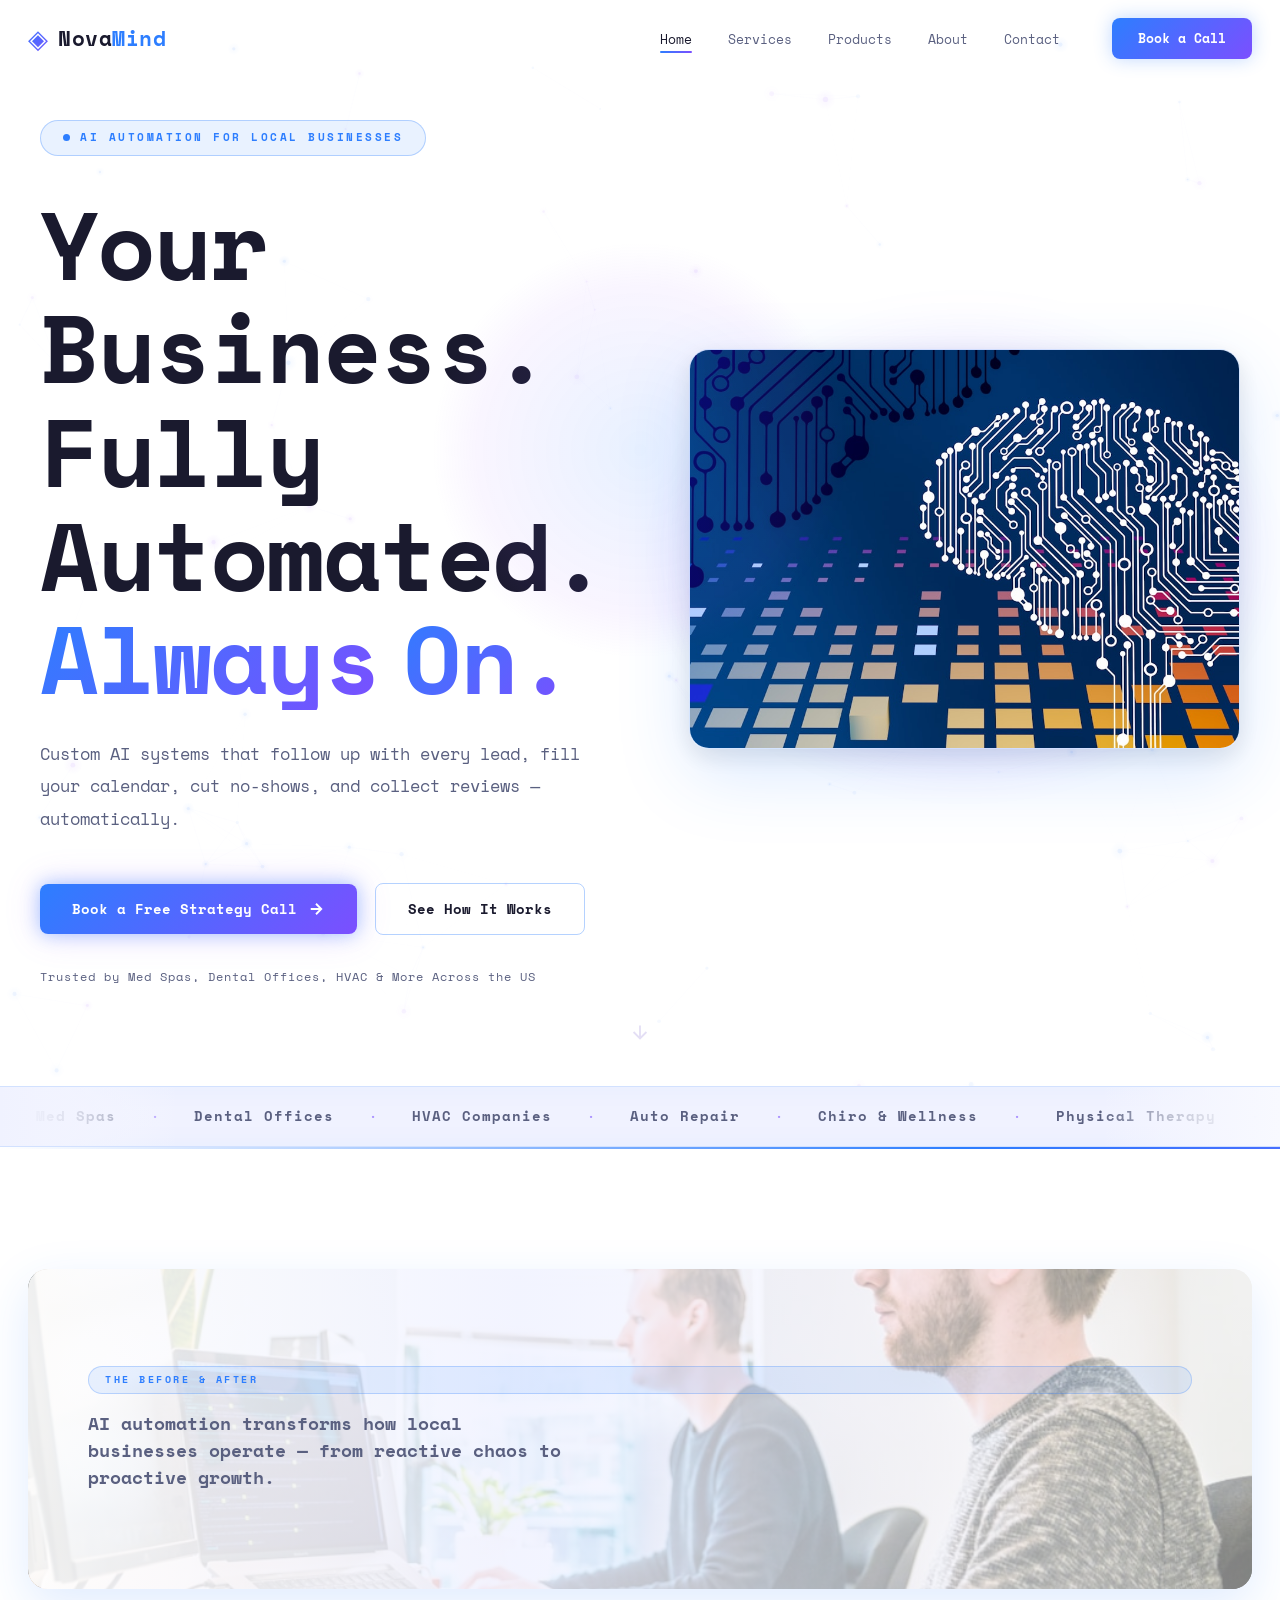
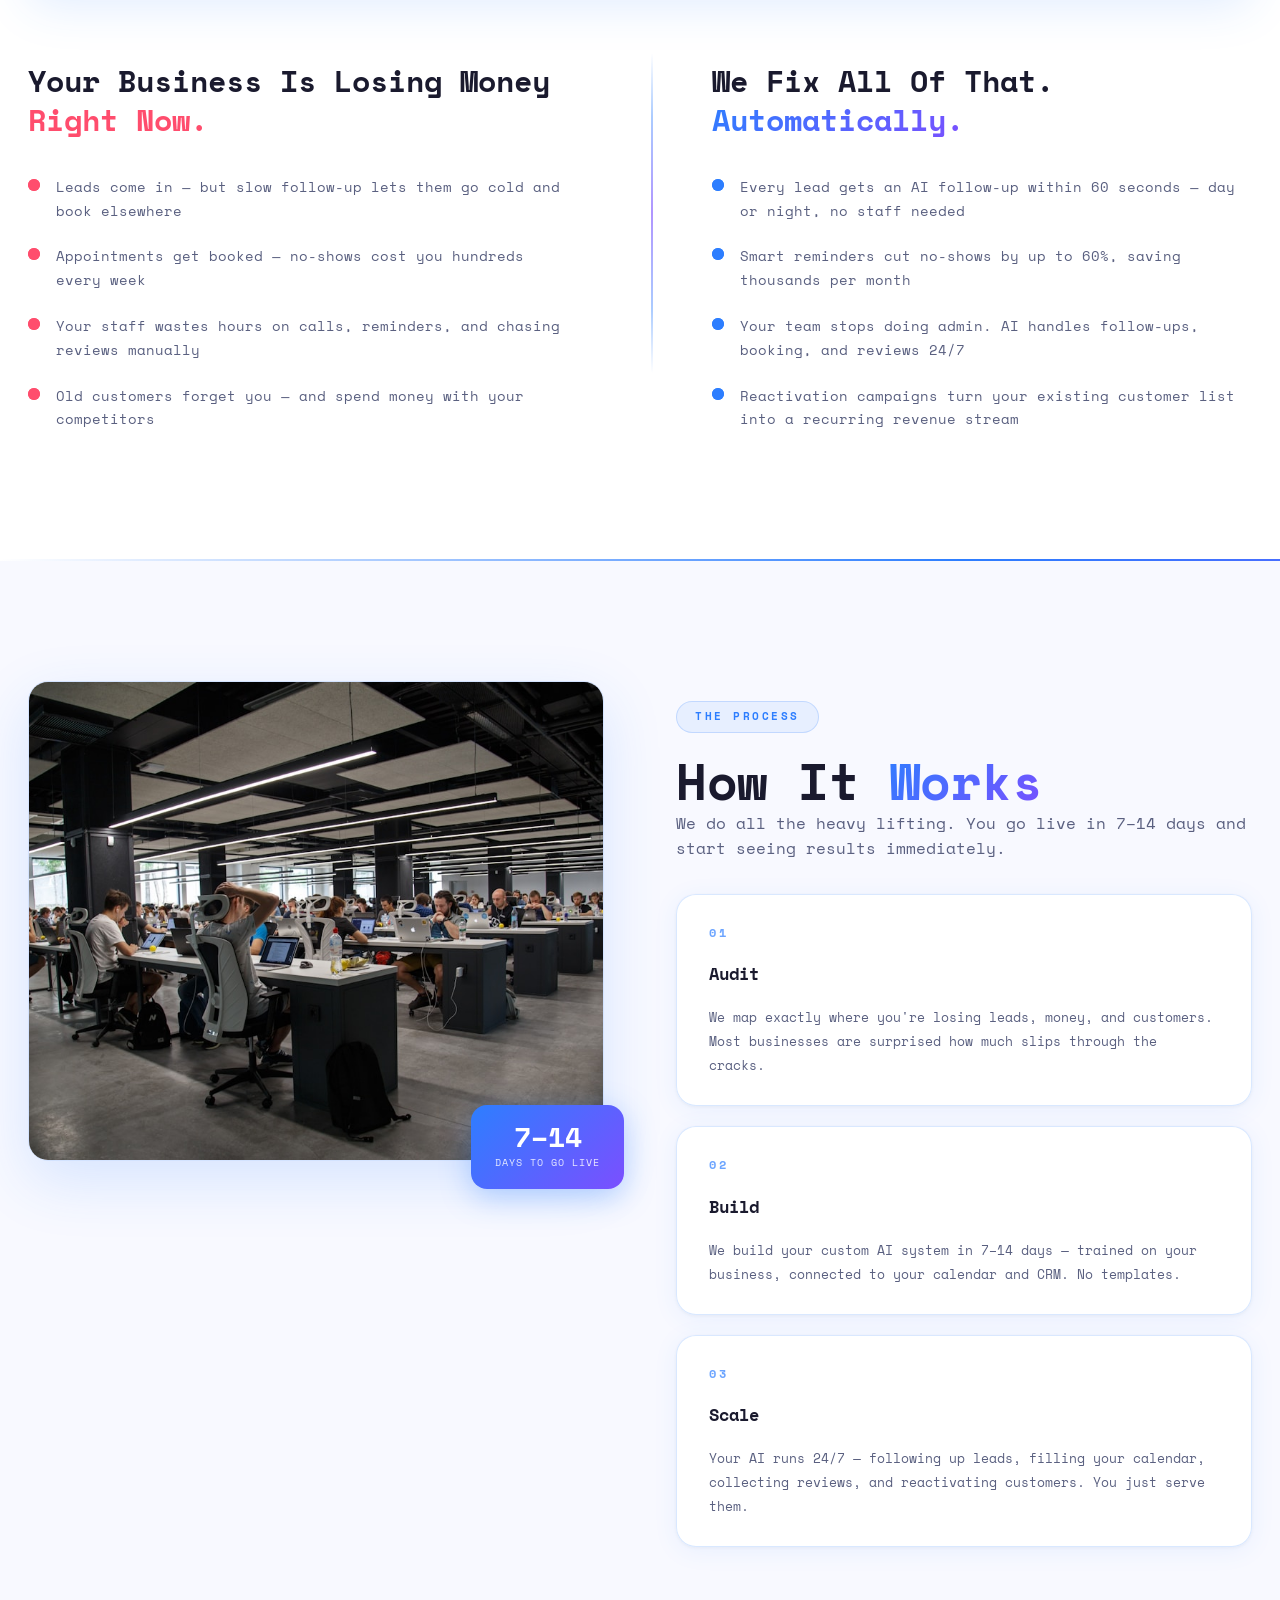
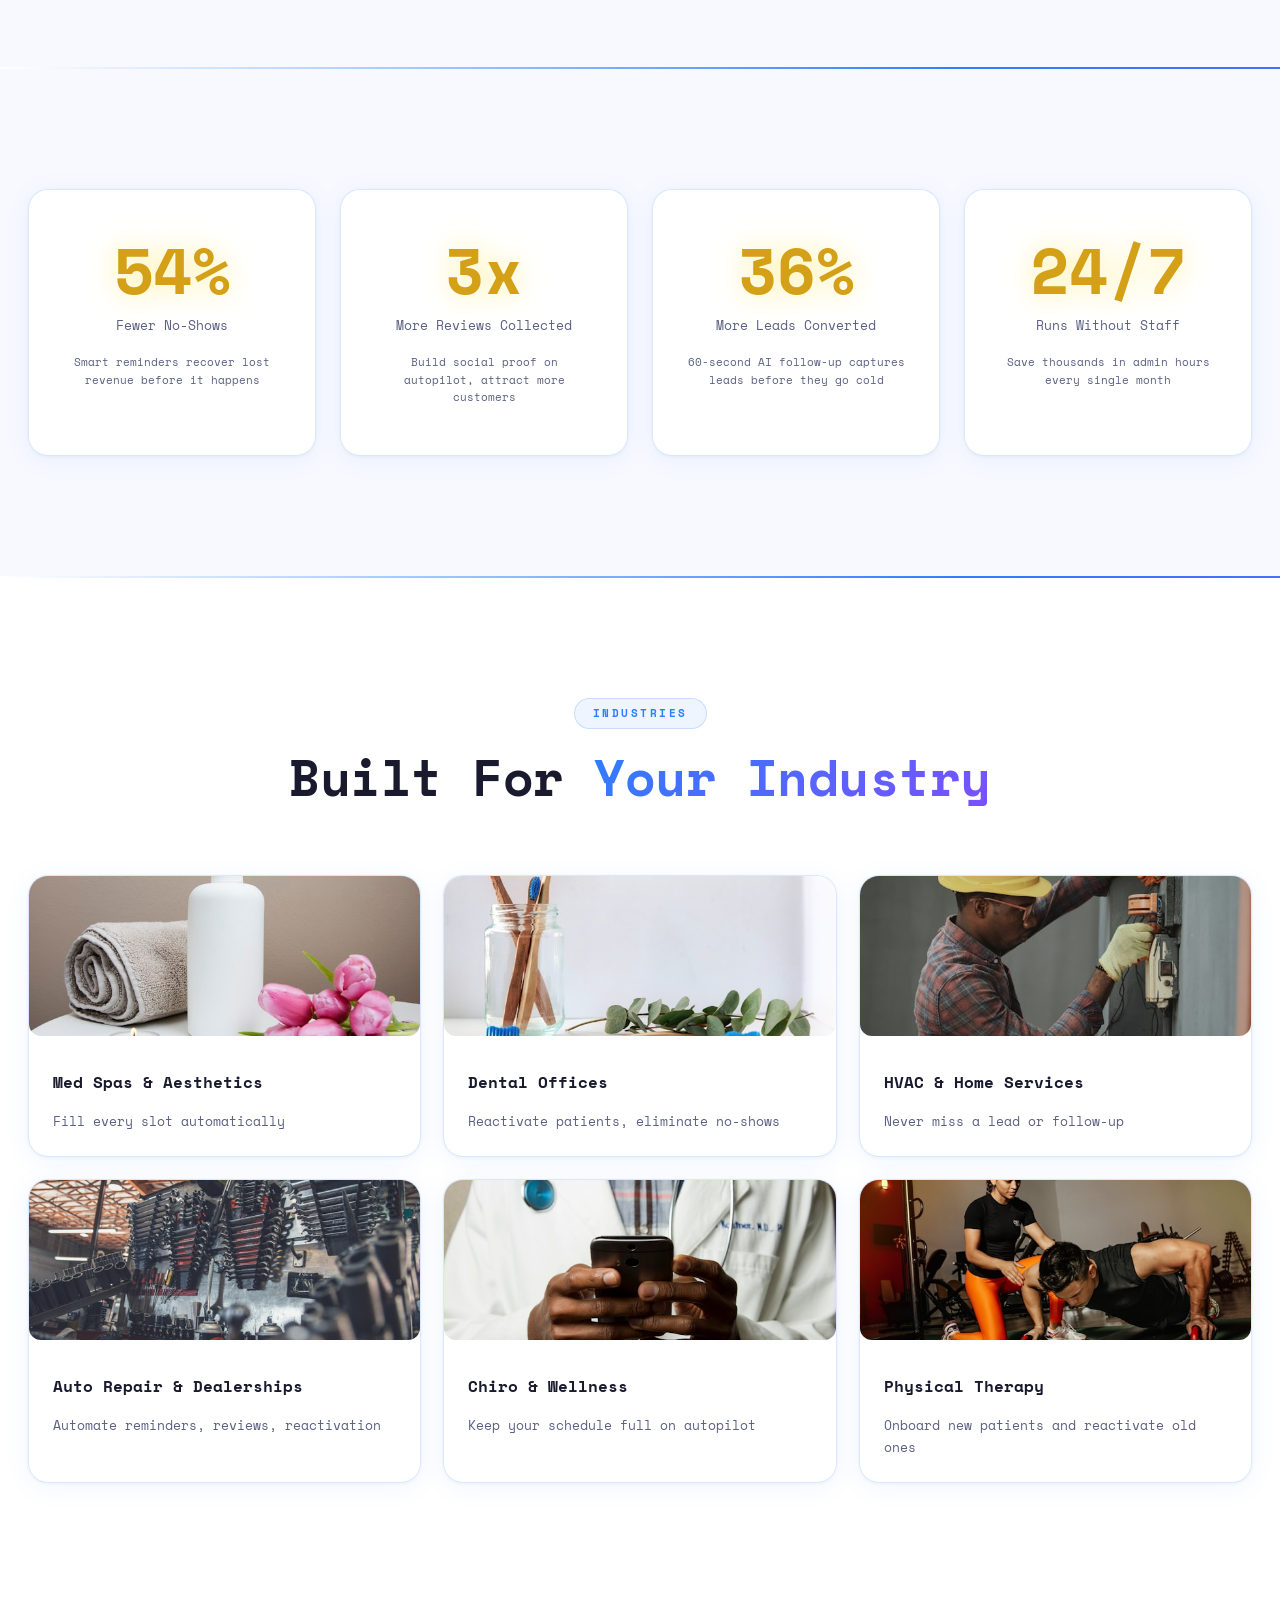
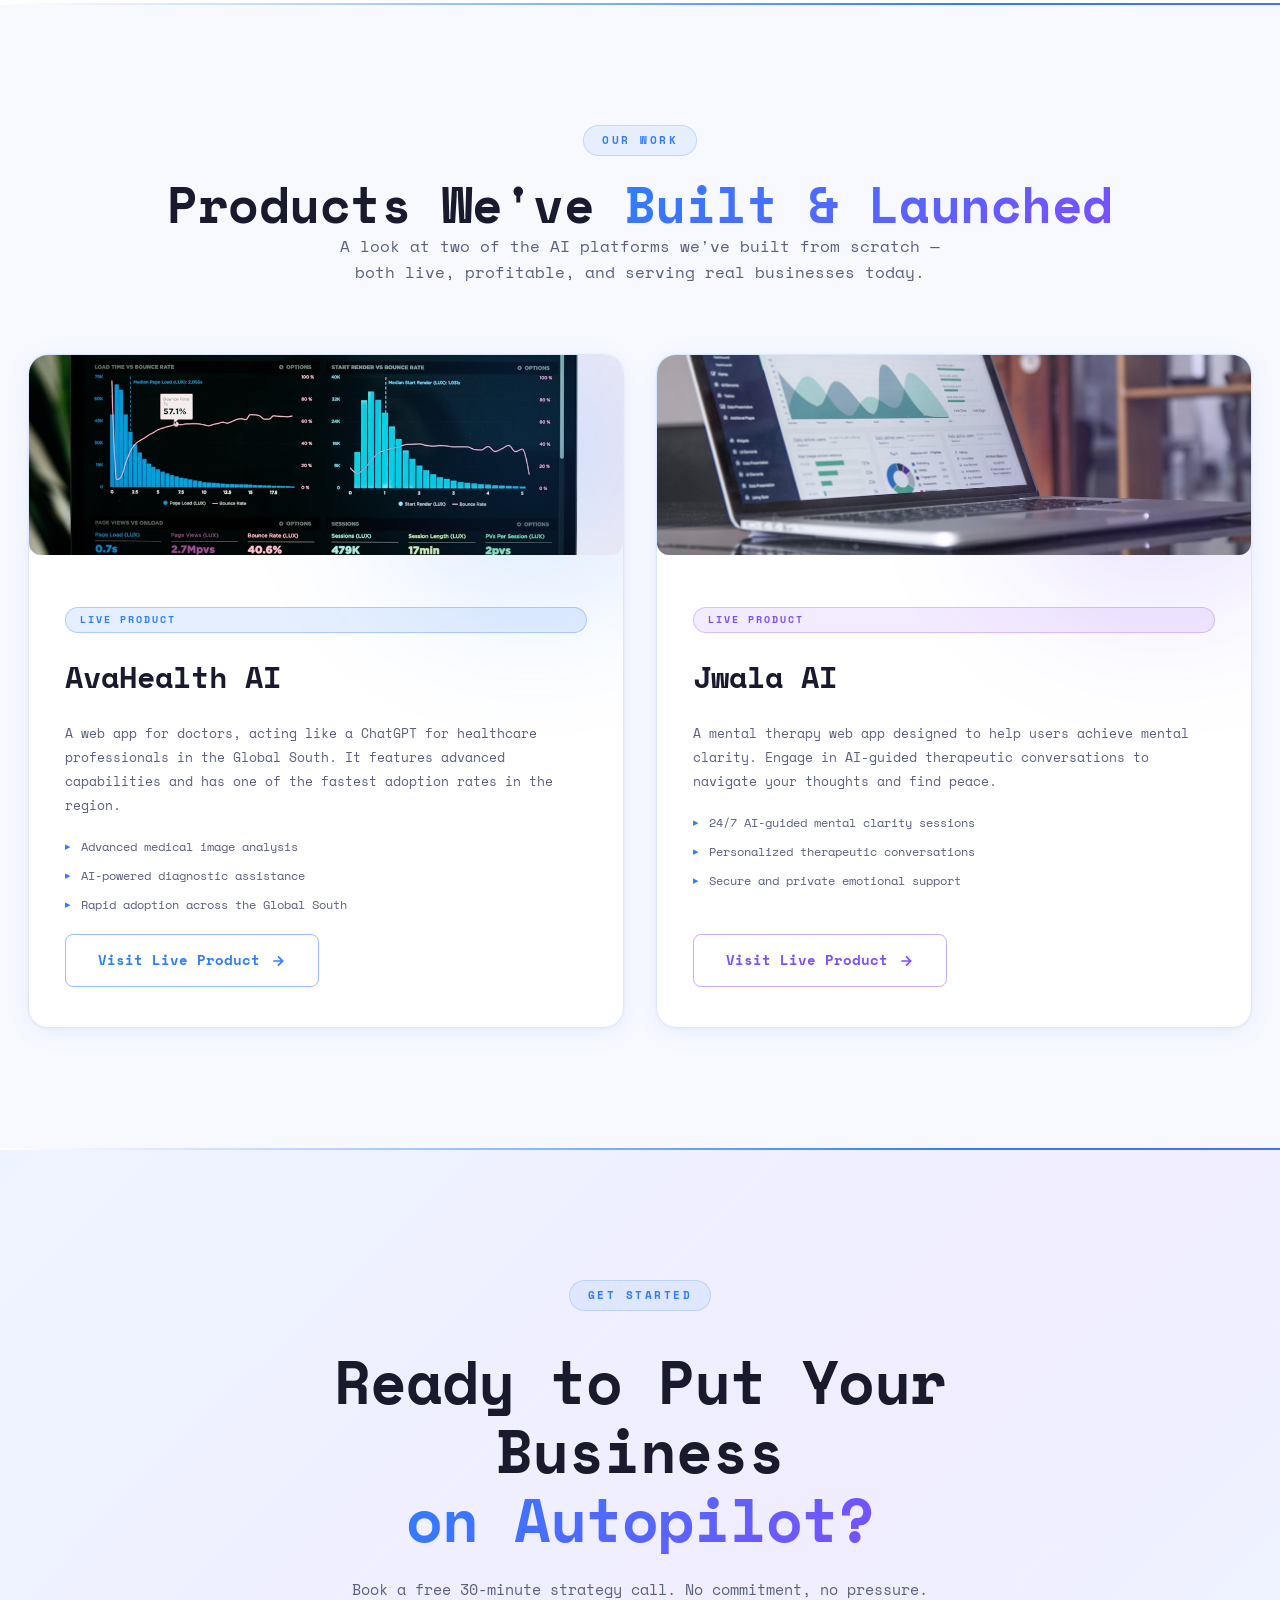
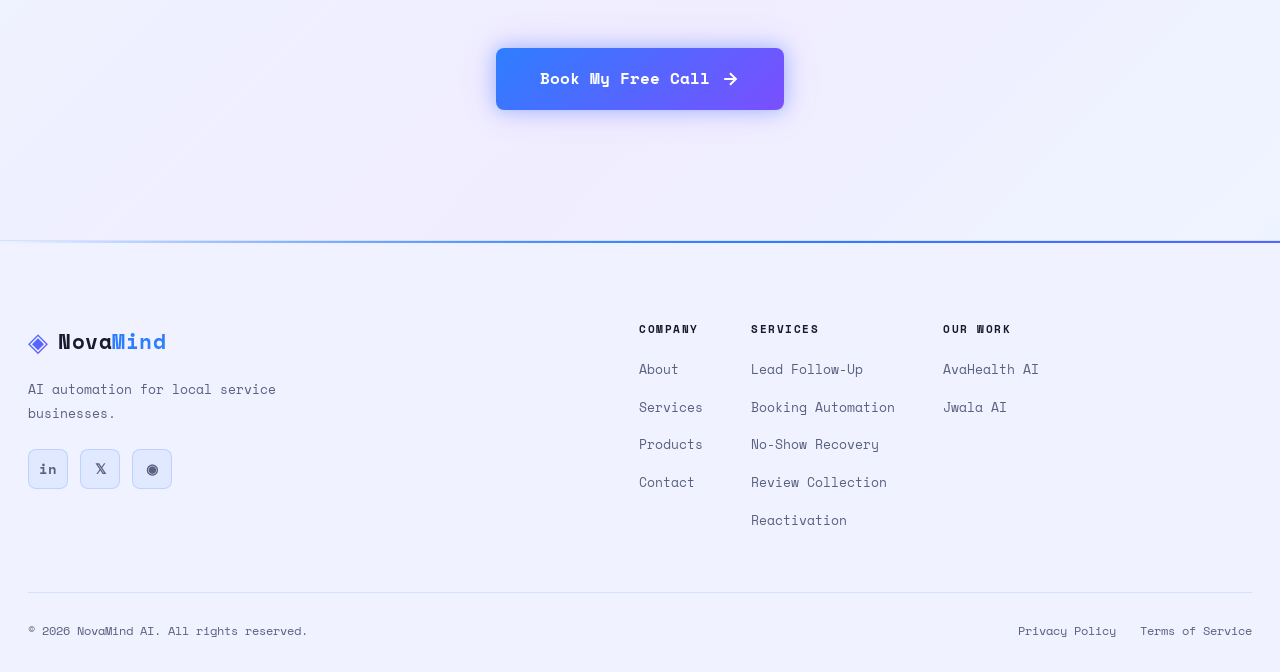
==== commit 4079f82d: "Update AvaHealth AI description" ====
--- a/index.html
+++ b/index.html
@@ -544,7 +544,7 @@
                         <div class="prod-card-img-wrap">
                             <img
                                 src="images/ai_dashboard.jpg"
-                                alt="AvaHealth AI dashboard showing leads, bookings and analytics"
+                                alt="AvaHealth AI dashboard showing medical image analysis and AI chat for doctors"
                                 class="prod-card-img"
                                 loading="lazy"
                             />
@@ -552,15 +552,15 @@
                         <div class="prod-badge">Live Product</div>
                         <h3 class="prod-name">AvaHealth AI</h3>
                         <p class="prod-desc">
-                            An AI platform we built for healthcare and med spa
-                            businesses — fully live, actively generating
-                            revenue, and automating the complete patient
-                            lifecycle.
+                            A web app for doctors, acting like a ChatGPT for
+                            healthcare professionals in the Global South. It
+                            features advanced capabilities and has one of the
+                            fastest adoption rates in the region.
                         </p>
                         <ul class="prod-feats">
-                            <li>Instant lead response &amp; qualification</li>
-                            <li>Appointment booking &amp; reminders</li>
-                            <li>Review collection &amp; reactivation</li>
+                            <li>Advanced medical image analysis</li>
+                            <li>AI-powered diagnostic assistance</li>
+                            <li>Rapid adoption across the Global South</li>
                         </ul>
                         <a
                             href="https://avahealthai.com"
